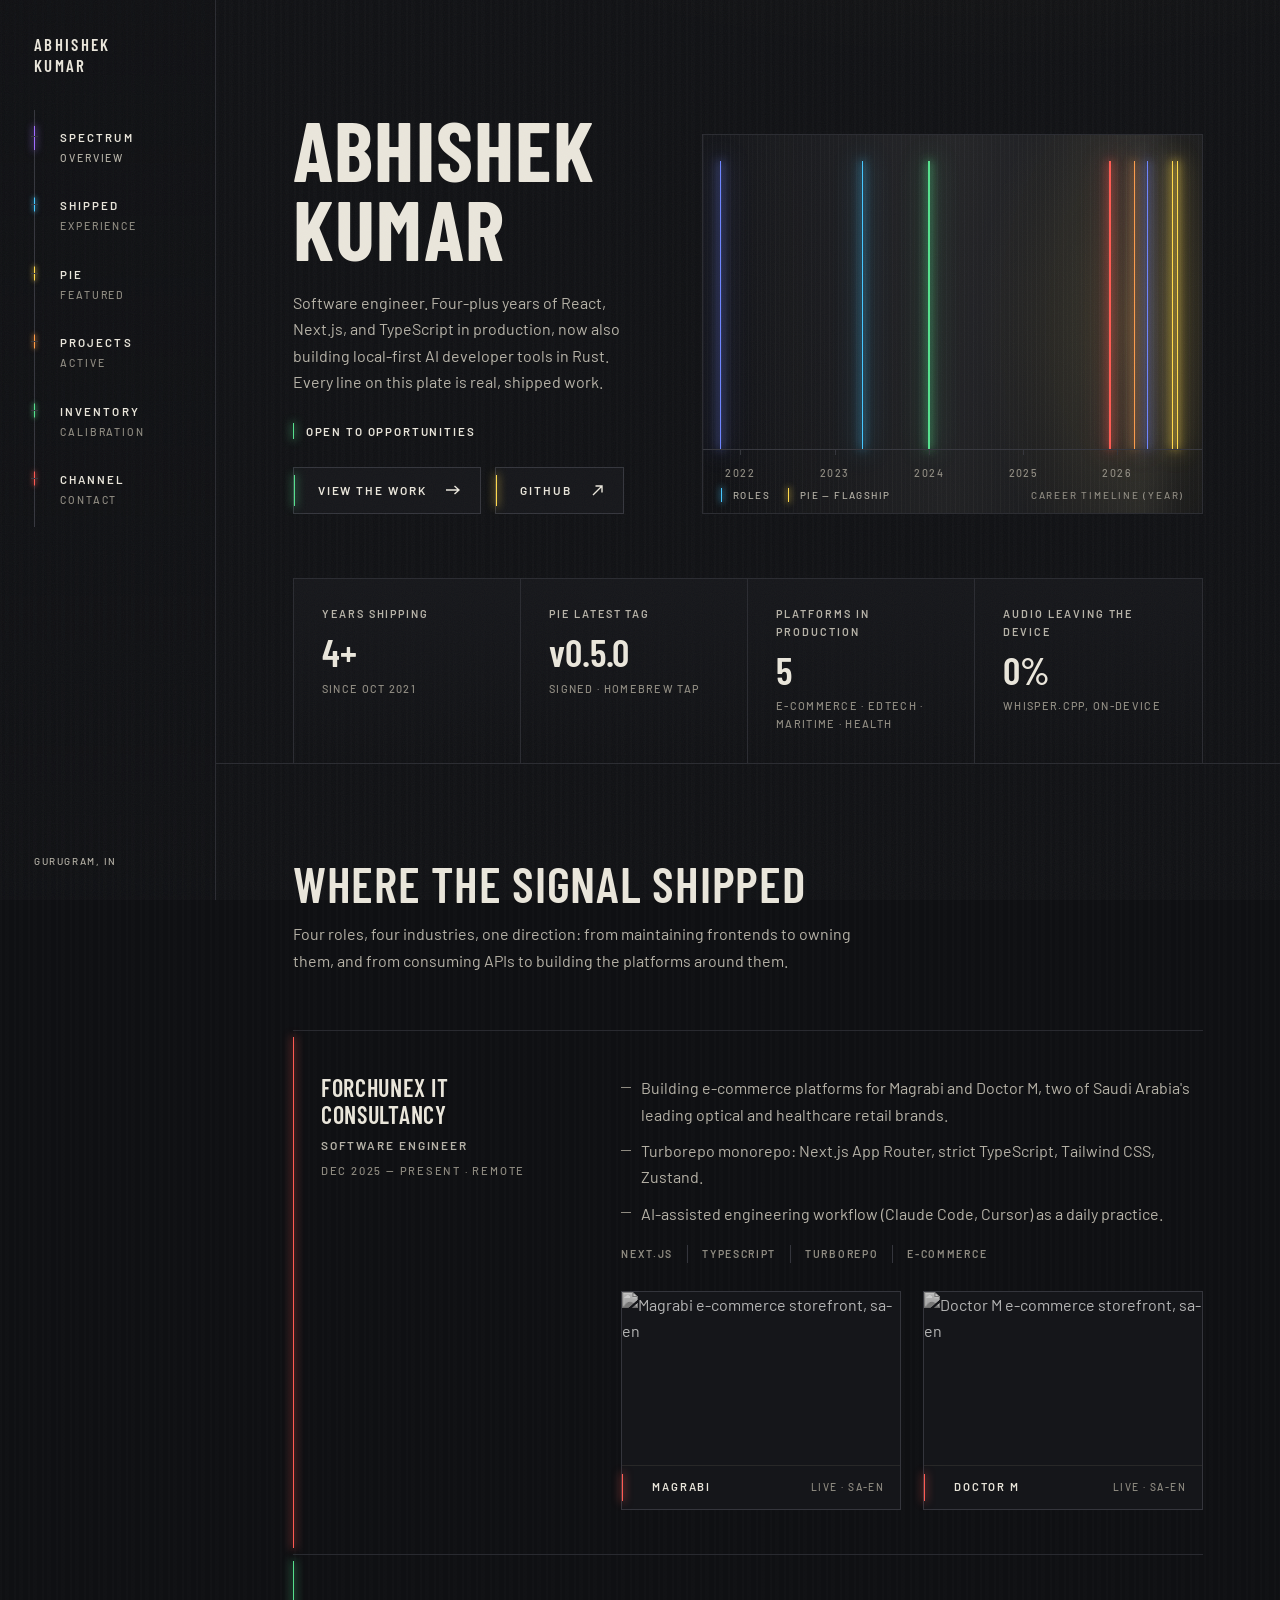
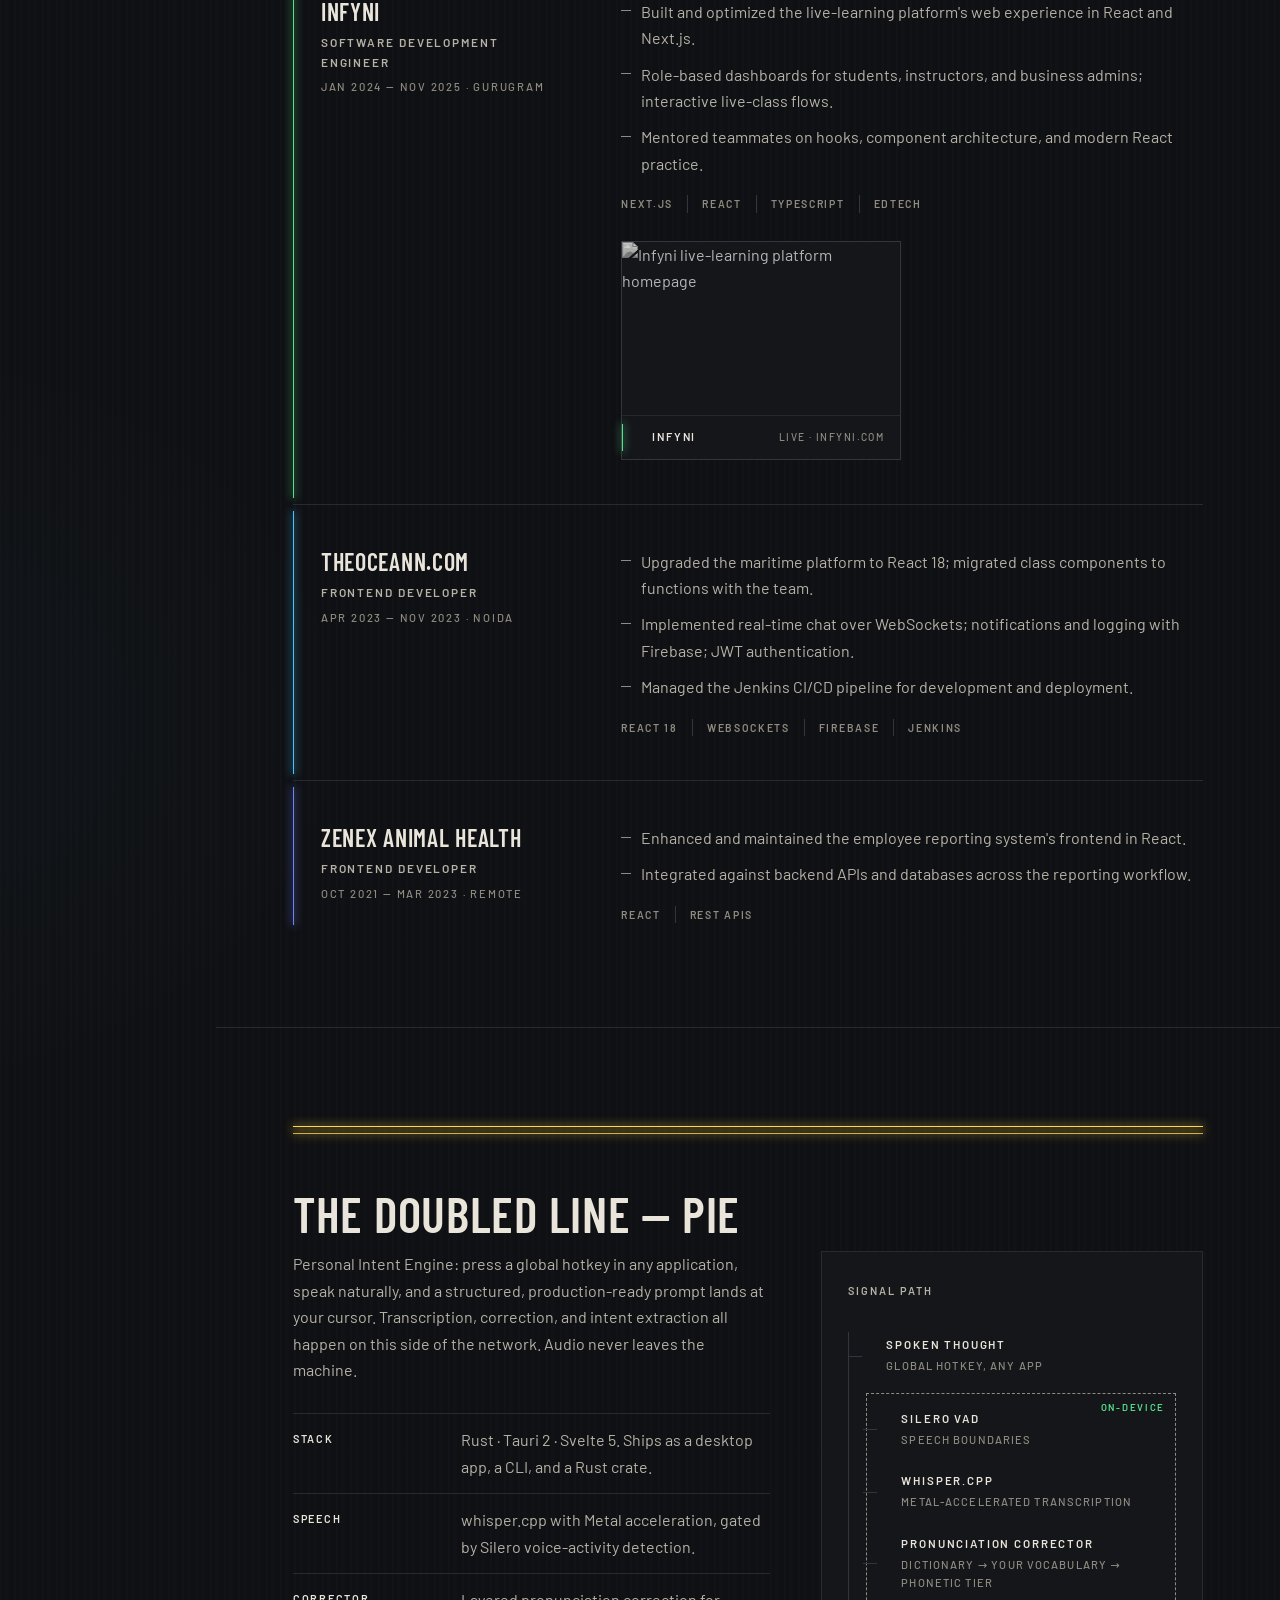
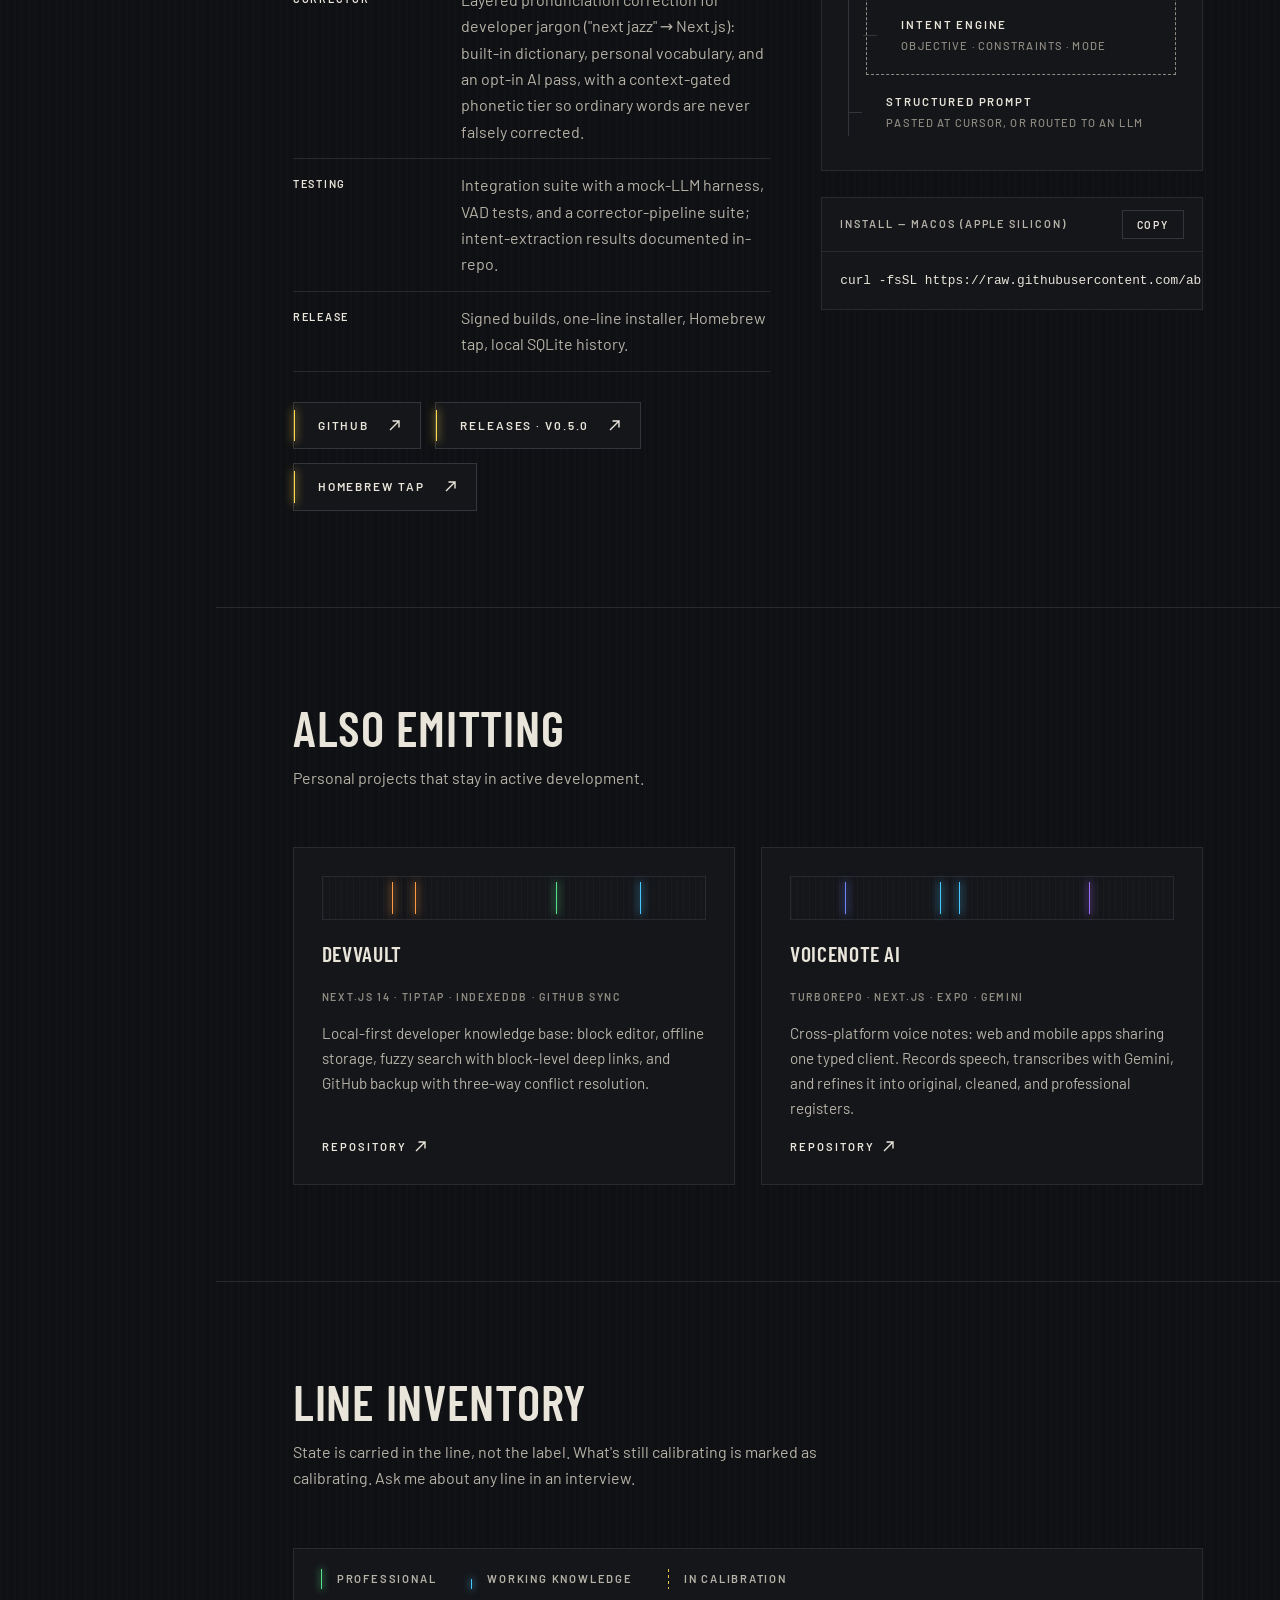
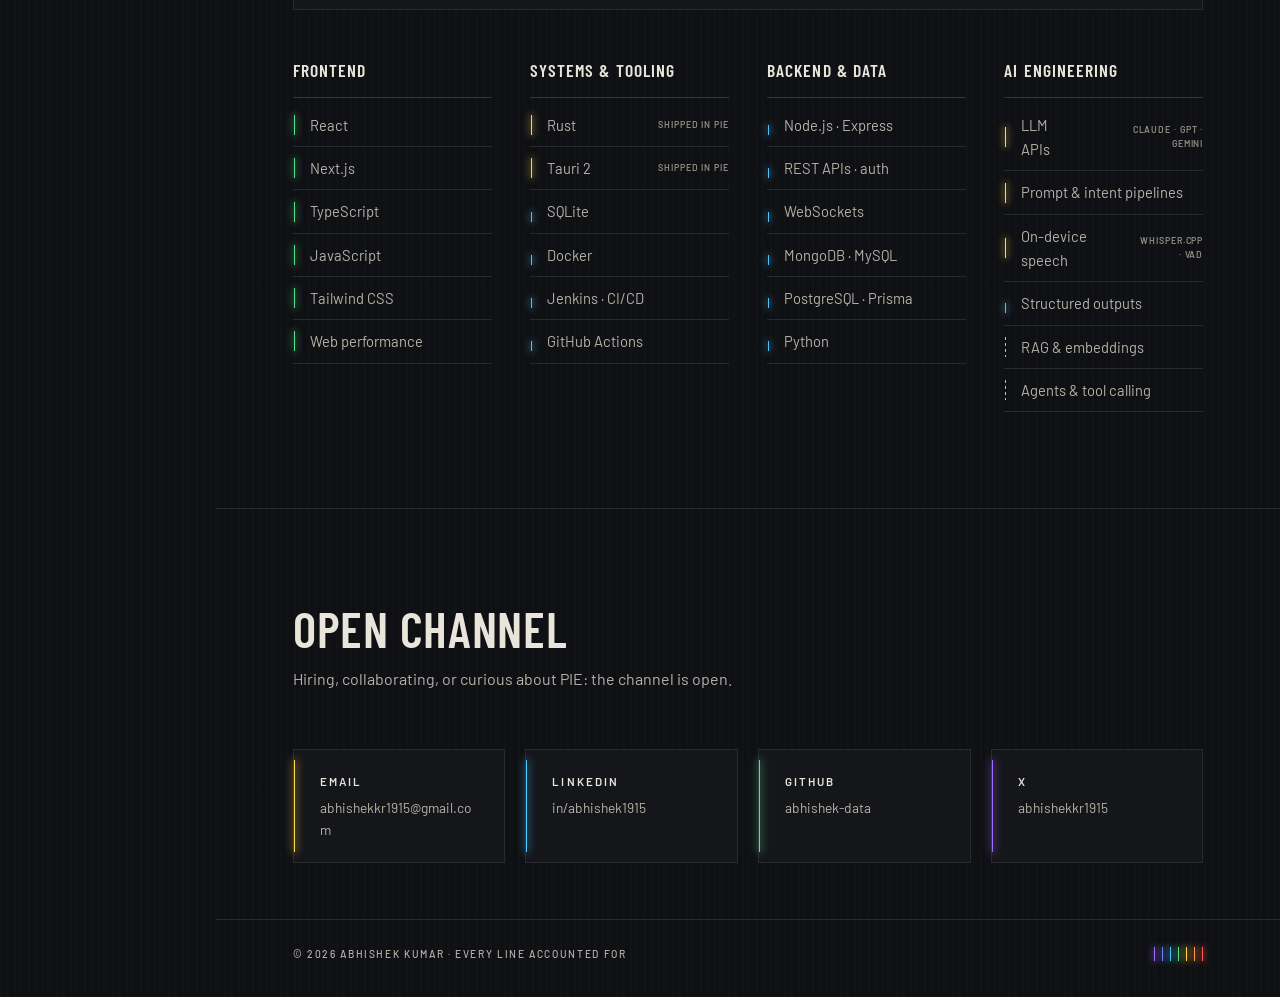
==== index.html @ ce2f5da0 "Redesign: emission-line rail — career as a spectrum plate, PIE as the doubled sodium line, client wo" ====
<!DOCTYPE html>
<html lang="en">
<head>
<meta charset="UTF-8">
<meta name="viewport" content="width=device-width, initial-scale=1.0">
<title>Abhishek Kumar — Software Engineer</title>
<meta name="description" content="Software engineer with 4+ years of React, Next.js & TypeScript in production, building local-first AI developer tools — including PIE, an on-device voice→prompt engine in Rust.">
<link rel="preconnect" href="https://fonts.googleapis.com">
<link rel="preconnect" href="https://fonts.gstatic.com" crossorigin>
<link href="https://fonts.googleapis.com/css2?family=Barlow:wght@400;500;600&family=Barlow+Condensed:wght@500;600;700&display=swap" rel="stylesheet">
<style>
  :root{
    --ground:#0f1013; --plate:#15161a; --plate-2:#191a1f; --hairline:#292a30; --hairline-2:#34353c;
    --ink:#e9e5da; --ink-dim:#b6b2a7; --ink-faint:#8f8b81;
    --nm405:#a06bff; --nm436:#6d84ff; --nm486:#45c6ff; --nm546:#55e08c;
    --nm589:#ffd84a; --nm615:#ff9b45; --nm656:#ff5a52;
    --rail-w:216px;
    --font-b:'Barlow',system-ui,sans-serif;
    --font-c:'Barlow Condensed','Barlow',system-ui,sans-serif;
    --ease-settle:cubic-bezier(.22,1.22,.36,1);
  }
  *{margin:0;padding:0;box-sizing:border-box}
  html{scroll-behavior:smooth}
  @media (prefers-reduced-motion:reduce){ html{scroll-behavior:auto} *,*::before,*::after{transition:none!important;animation:none!important} }
  body{
    font-family:var(--font-b); background:var(--ground); color:var(--ink);
    font-size:16px; line-height:1.65; -webkit-font-smoothing:antialiased;
    background-image:
      radial-gradient(1200px 600px at 78% -5%, rgba(255,216,74,.045), transparent 60%),
      radial-gradient(900px 700px at -10% 40%, rgba(69,198,255,.03), transparent 55%),
      repeating-linear-gradient(90deg, rgba(255,255,255,.012) 0 2px, transparent 2px 5px, rgba(255,255,255,.006) 5px 9px, transparent 9px 14px);
  }
  body::after{
    content:""; position:fixed; inset:0; pointer-events:none; z-index:60; opacity:.05; mix-blend-mode:screen;
    background-image:url("data:image/svg+xml,%3Csvg xmlns='http://www.w3.org/2000/svg' width='240' height='240'%3E%3Cfilter id='n'%3E%3CfeTurbulence type='fractalNoise' baseFrequency='0.9' numOctaves='2' stitchTiles='stitch'/%3E%3C/filter%3E%3Crect width='240' height='240' filter='url(%23n)' opacity='0.8'/%3E%3C/svg%3E");
  }
  ::selection{background:rgba(255,216,74,.25);color:var(--ink)}
  a{color:var(--ink);text-decoration:none}
  :focus-visible{outline:1px dashed var(--ink-dim);outline-offset:4px}
  .skip{position:absolute;left:-9999px;top:0;background:var(--plate-2);padding:8px 16px;z-index:100}
  .skip:focus{left:8px;top:8px}

  /* ---------- shared vocabulary ---------- */
  .caps{font-family:var(--font-b);font-weight:600;font-size:.72rem;letter-spacing:.16em;text-transform:uppercase}
  .caps-dim{font-family:var(--font-b);font-weight:500;font-size:.72rem;letter-spacing:.16em;text-transform:uppercase;color:var(--ink-dim)}
  h1,h2{font-family:var(--font-c);font-weight:600;text-transform:uppercase;line-height:.95;letter-spacing:.015em;text-wrap:balance}
  h2{font-size:clamp(2rem,4vw,3.1rem);margin-bottom:14px}
  .measure{max-width:62ch;color:var(--ink-dim)}
  .arrow{display:inline-block;vertical-align:-1px;margin-left:8px}
  .arrow svg{display:block}

  /* emission hairline: 1px line + soft glow */
  .eline{position:relative}
  .eline::before{
    content:"";position:absolute;left:0;top:6px;bottom:6px;width:1px;background:var(--c,var(--ink));
    box-shadow:0 0 8px 1px color-mix(in srgb,var(--c,var(--ink)) 55%, transparent);
  }

  /* button plates */
  .btn{
    display:inline-flex;align-items:center;gap:12px;position:relative;
    padding:13px 20px 13px 24px;border:1px solid var(--hairline-2);background:var(--plate);
    font-weight:600;font-size:.74rem;letter-spacing:.16em;text-transform:uppercase;color:var(--ink);
    transition:border-color .18s ease, background .18s ease;
  }
  .btn::before{content:"";position:absolute;left:0;top:7px;bottom:7px;width:1px;background:var(--c,var(--ink));box-shadow:0 0 9px 1px color-mix(in srgb,var(--c,var(--ink)) 60%, transparent)}
  .btn:hover{border-style:dashed;border-color:var(--ink-faint);background:var(--plate-2)}

  /* ---------- page rail ---------- */
  .rail{
    position:fixed;left:0;top:0;bottom:0;width:var(--rail-w);z-index:40;
    padding:34px 0 28px 34px;display:flex;flex-direction:column;
    border-right:1px solid var(--hairline);
    background:linear-gradient(180deg,rgba(15,16,19,.6),rgba(15,16,19,.2));
  }
  .rail .brand{font-family:var(--font-c);font-weight:600;font-size:1.05rem;letter-spacing:.14em;line-height:1.25;text-transform:uppercase}
  .rail nav{margin-top:52px;display:flex;flex-direction:column;gap:30px;position:relative}
  .rail nav::before{content:"";position:absolute;left:0;top:-18px;bottom:-18px;width:1px;background:var(--hairline-2)}
  .rail nav a{display:block;position:relative;padding-left:26px;color:var(--ink-dim);transition:color .18s ease}
  .rail nav a .t1{display:block;font-weight:600;font-size:.72rem;letter-spacing:.18em;text-transform:uppercase;color:var(--ink)}
  .rail nav a .t2{display:block;font-weight:500;font-size:.66rem;letter-spacing:.18em;text-transform:uppercase;color:var(--ink-faint);margin-top:2px}
  .rail nav a::before{content:"";position:absolute;left:0;top:-2px;height:24px;width:1px;background:var(--c);box-shadow:0 0 7px 1px color-mix(in srgb,var(--c) 55%, transparent);transform:scaleY(.58);transform-origin:50% 35%;transition:transform .25s var(--ease-settle)}
  .rail nav a::after{content:"";position:absolute;left:-3px;top:8px;width:7px;height:1px;background:var(--hairline-2)}
  .rail nav a[aria-current]{color:var(--ink)}
  .rail nav a[aria-current]::before{transform:scaleY(1)}
  .rail nav a[aria-current] .t2{color:var(--ink-dim)}
  .rail .foot{margin-top:auto;padding-right:26px}
  .rail .foot .caps-dim{font-size:.62rem}

  /* mobile top bar */
  .topbar{display:none}

  main{margin-left:var(--rail-w)}
  section{padding:96px clamp(28px,6vw,88px);border-bottom:1px solid var(--hairline);position:relative}

  /* ---------- hero ---------- */
  #spectrum{padding-top:110px;padding-bottom:0}
  .hero-grid{display:grid;grid-template-columns:minmax(340px,5fr) 7fr;gap:clamp(32px,4vw,72px);align-items:end}
  h1{font-size:clamp(3.2rem,6.5vw,6rem);font-weight:700}
  .hero-copy p{margin-top:22px}
  .status{display:flex;align-items:center;gap:12px;margin-top:26px}
  .status .dotline{width:1px;height:16px;background:var(--nm546);box-shadow:0 0 8px 1px rgba(85,224,140,.6)}
  .hero-ctas{display:flex;flex-wrap:wrap;gap:14px;margin-top:26px}

  /* spectrum plate */
  .plate-spectrum{position:relative;border:1px solid var(--hairline);background:
      linear-gradient(180deg,#131418,#101115 70%,#0e0f12);
      min-height:380px;overflow:hidden}
  .plate-spectrum .bloom{position:absolute;inset:0;background:
      radial-gradient(220px 100% at var(--bloom-x,86%) 50%, rgba(255,216,74,.10), transparent 70%),
      linear-gradient(90deg, transparent 2%, rgba(232,228,218,.035) 24%, rgba(232,228,218,.075) 48%, rgba(232,228,218,.05) 68%, rgba(232,228,218,.09) 88%, rgba(232,228,218,.02) 98%),
      repeating-linear-gradient(90deg, rgba(255,255,255,.03) 0 1px, transparent 1px 4px, rgba(255,255,255,.015) 4px 5px, transparent 5px 9px);}
  .spec-lines{position:absolute;left:0;right:0;top:26px;bottom:64px}
  .sline{position:absolute;top:0;bottom:0;left:calc(var(--x)*1%);width:14px;margin-left:-7px;display:block}
  .sline i{position:absolute;left:50%;top:0;bottom:0;width:var(--w,1px);margin-left:calc(var(--w,1px)/-2);background:var(--c);
    box-shadow:0 0 10px 1px color-mix(in srgb,var(--c) 70%, transparent), 0 0 26px 4px color-mix(in srgb,var(--c) 22%, transparent);
    transform-origin:50% 100%}
  .sline.pair i:nth-child(2){transform:translateX(5px)}
  .sline .tip{position:absolute;left:50%;bottom:calc(100% + 2px);transform:translateX(-50%);white-space:nowrap;
    background:var(--plate-2);border:1px solid var(--hairline-2);padding:5px 10px;font-size:.66rem;font-weight:600;
    letter-spacing:.14em;text-transform:uppercase;color:var(--ink);opacity:0;pointer-events:none;transition:opacity .15s ease;z-index:5}
  .sline:hover .tip,.sline:focus-visible .tip{opacity:1}
  .sline:hover i{box-shadow:0 0 12px 2px color-mix(in srgb,var(--c) 85%, transparent), 0 0 34px 7px color-mix(in srgb,var(--c) 30%, transparent)}
  .spec-axis{position:absolute;left:0;right:0;bottom:0;height:64px;border-top:1px solid var(--hairline-2)}
  .spec-axis .yr{position:absolute;left:calc(var(--x)*1%);transform:translateX(-50%);top:14px;font-size:.66rem;font-weight:500;letter-spacing:.14em;color:var(--ink-faint)}
  .spec-axis .yr::before{content:"";position:absolute;top:-15px;left:50%;width:1px;height:6px;background:var(--hairline-2)}
  .spec-caption{position:absolute;right:18px;bottom:10px;font-size:.62rem;letter-spacing:.18em;text-transform:uppercase;color:var(--ink-faint);font-weight:500}
  .spec-key{position:absolute;left:18px;bottom:10px;display:flex;gap:18px}
  .spec-key span{font-size:.62rem;letter-spacing:.14em;text-transform:uppercase;color:var(--ink-dim);font-weight:500;position:relative;padding-left:12px}
  .spec-key span::before{content:"";position:absolute;left:0;top:1px;bottom:1px;width:1px;background:var(--c);box-shadow:0 0 6px 1px color-mix(in srgb,var(--c) 55%, transparent)}

  /* settle animation */
  .willsettle .sline i{transform:scaleY(.15);opacity:0}
  .settled .sline i{transform:scaleY(1);opacity:1;transition:transform .9s var(--ease-settle) calc(var(--i,0)*90ms),opacity .5s ease calc(var(--i,0)*90ms)}
  .settled .sline.pair i:nth-child(2){transform:translateX(5px) scaleY(1)}

  /* stat plates */
  .stats{display:grid;grid-template-columns:repeat(4,1fr);border:1px solid var(--hairline);border-bottom:none;margin-top:64px}
  .stat{padding:26px 28px 30px;border-right:1px solid var(--hairline);background:linear-gradient(180deg,var(--plate),transparent)}
  .stat:last-child{border-right:none}
  .stat .k{font-size:.68rem;font-weight:600;letter-spacing:.18em;text-transform:uppercase;color:var(--ink-dim)}
  .stat .v{font-family:var(--font-c);font-weight:600;font-size:clamp(1.9rem,3vw,2.6rem);margin-top:10px;line-height:1}
  .stat .s{font-size:.68rem;letter-spacing:.12em;text-transform:uppercase;color:var(--ink-faint);margin-top:8px;font-weight:500}

  /* ---------- work ---------- */
  .lede{max-width:62ch;color:var(--ink-dim);margin-bottom:56px}
  .job{display:grid;grid-template-columns:minmax(240px,3fr) 7fr;gap:clamp(24px,4vw,64px);padding:44px 0 44px 28px;border-top:1px solid var(--hairline)}
  .job:last-of-type{padding-bottom:8px}
  .job-head .co{font-family:var(--font-c);font-weight:600;font-size:1.5rem;text-transform:uppercase;letter-spacing:.03em;line-height:1.1}
  .job-head .role{margin-top:8px;color:var(--ink-dim);font-size:.74rem;font-weight:600;letter-spacing:.16em;text-transform:uppercase}
  .job-head .dates{margin-top:6px;color:var(--ink-faint);font-size:.7rem;font-weight:500;letter-spacing:.16em;text-transform:uppercase}
  .job-body ul{list-style:none;color:var(--ink-dim)}
  .job-body li{position:relative;padding-left:20px;margin-bottom:10px}
  .job-body li::before{content:"";position:absolute;left:0;top:.72em;width:10px;height:1px;background:var(--ink-faint)}
  .tags{display:flex;flex-wrap:wrap;gap:0;margin-top:18px}
  .tags span{font-size:.66rem;font-weight:600;letter-spacing:.16em;text-transform:uppercase;color:var(--ink-faint);padding:0 14px;border-left:1px solid var(--hairline-2)}
  .tags span:first-child{padding-left:0;border-left:none}
  .mats{display:grid;grid-template-columns:1fr 1fr;gap:22px;margin-top:28px}
  .mat{border:1px solid var(--hairline-2);background:var(--plate);transition:border-color .18s ease}
  .mat img{display:block;width:100%;height:auto;filter:grayscale(1) contrast(.92) brightness(.82);transition:filter .35s ease;border-bottom:1px solid var(--hairline)}
  .mat:hover img{filter:grayscale(0) contrast(1) brightness(.96)}
  .mat:hover{border-style:dashed;border-color:var(--ink-faint)}
  .mat .cap{display:flex;justify-content:space-between;align-items:center;padding:12px 16px;position:relative}
  .mat .cap::before{content:"";position:absolute;left:0;top:8px;bottom:8px;width:1px;background:var(--c);box-shadow:0 0 8px 1px color-mix(in srgb,var(--c) 55%, transparent)}
  .mat .cap b{font-weight:600;font-size:.7rem;letter-spacing:.16em;text-transform:uppercase;padding-left:14px}
  .mat .cap span{font-size:.64rem;letter-spacing:.14em;text-transform:uppercase;color:var(--ink-faint);font-weight:500}
  .mat.single{max-width:640px}

  /* ---------- PIE ---------- */
  #pie .doublet{height:12px;position:relative;margin-bottom:54px}
  #pie .doublet::before,#pie .doublet::after{content:"";position:absolute;left:0;right:0;height:1px;background:var(--nm589);box-shadow:0 0 10px 1px rgba(255,216,74,.55)}
  #pie .doublet::before{top:2px}
  #pie .doublet::after{top:9px;opacity:.8}
  .pie-grid{display:grid;grid-template-columns:5fr 4fr;gap:clamp(32px,4vw,80px);align-items:start}
  .pie-grid>div{min-width:0}
  .pie-facts{list-style:none;margin-top:30px;border-top:1px solid var(--hairline)}
  .pie-facts li{display:grid;grid-template-columns:150px 1fr;gap:18px;padding:13px 0;border-bottom:1px solid var(--hairline);color:var(--ink-dim)}
  .pie-facts b{font-weight:600;font-size:.68rem;letter-spacing:.16em;text-transform:uppercase;color:var(--ink);padding-top:3px}
  .pipeline{border:1px solid var(--hairline);background:var(--plate);padding:30px 26px 26px;position:relative}
  .pipeline .pl-title{font-size:.68rem;font-weight:600;letter-spacing:.18em;text-transform:uppercase;color:var(--ink-dim);margin-bottom:24px}
  .pipe{display:flex;flex-direction:column;gap:0;position:relative;padding-left:18px}
  .pipe::before{content:"";position:absolute;left:0;top:8px;bottom:8px;width:1px;background:var(--hairline-2)}
  .stage{position:relative;padding:11px 0 11px 20px}
  .stage::before{content:"";position:absolute;left:-18px;top:50%;width:14px;height:1px;background:var(--hairline-2)}
  .stage b{display:block;font-weight:600;font-size:.72rem;letter-spacing:.16em;text-transform:uppercase}
  .stage span{display:block;font-size:.7rem;letter-spacing:.1em;text-transform:uppercase;color:var(--ink-faint);font-weight:500;margin-top:3px}
  .ondevice{border:1px dashed var(--ink-faint);margin:6px 0;padding:4px 14px 8px;position:relative}
  .ondevice>i{position:absolute;right:10px;top:6px;font-style:normal;font-size:.6rem;font-weight:600;letter-spacing:.18em;text-transform:uppercase;color:var(--nm546)}
  .install{margin-top:26px;border:1px solid var(--hairline);background:var(--plate)}
  .install .head{display:flex;justify-content:space-between;align-items:center;padding:12px 18px;border-bottom:1px solid var(--hairline)}
  .install .head b{font-size:.68rem;font-weight:600;letter-spacing:.18em;text-transform:uppercase;color:var(--ink-dim)}
  .install button{font-family:var(--font-b);font-weight:600;font-size:.66rem;letter-spacing:.18em;text-transform:uppercase;color:var(--ink);
    background:none;border:1px solid var(--hairline-2);padding:7px 14px;cursor:pointer;transition:border-color .15s ease}
  .install button:hover{border-style:dashed;border-color:var(--ink-dim)}
  .install code{display:block;padding:18px;font-family:ui-monospace,'SF Mono',Menlo,monospace;font-size:.8rem;color:var(--ink);overflow-x:auto;white-space:pre}
  .pie-links{display:flex;flex-wrap:wrap;gap:14px;margin-top:30px}

  /* ---------- projects ---------- */
  .proj-grid{display:grid;grid-template-columns:1fr 1fr;gap:26px;margin-top:48px}
  .proj{border:1px solid var(--hairline);background:var(--plate);padding:28px;display:flex;flex-direction:column;gap:16px;transition:border-color .18s ease;position:relative}
  .proj:hover{border-style:dashed;border-color:var(--ink-faint)}
  .proj .strip{height:44px;position:relative;background:repeating-linear-gradient(90deg, rgba(255,255,255,.02) 0 1px, transparent 1px 6px);border:1px solid var(--hairline)}
  .proj .strip i{position:absolute;top:5px;bottom:5px;width:1px;left:calc(var(--x)*1%);background:var(--c);box-shadow:0 0 8px 1px color-mix(in srgb,var(--c) 60%, transparent)}
  .proj h3{font-family:var(--font-c);font-weight:600;font-size:1.35rem;text-transform:uppercase;letter-spacing:.03em}
  .proj .meta{font-size:.66rem;font-weight:600;letter-spacing:.16em;text-transform:uppercase;color:var(--ink-faint)}
  .proj p{color:var(--ink-dim);font-size:.95rem}
  .proj .go{margin-top:auto;font-size:.7rem;font-weight:600;letter-spacing:.18em;text-transform:uppercase}

  /* ---------- skills ---------- */
  .legend{display:flex;flex-wrap:wrap;gap:34px;margin:38px 0 46px;padding:20px 26px;border:1px solid var(--hairline);background:var(--plate)}
  .legend div{display:flex;align-items:center;gap:14px;font-size:.7rem;font-weight:600;letter-spacing:.16em;text-transform:uppercase;color:var(--ink-dim)}
  .spec-mark{width:3px;height:20px;position:relative;flex:none}
  .spec-mark::before{content:"";position:absolute;left:1px;width:1px;background:var(--mc,var(--ink));box-shadow:0 0 7px 1px color-mix(in srgb,var(--mc,var(--ink)) 50%, transparent)}
  .spec-mark.full::before{top:0;bottom:0}
  .spec-mark.half::before{top:50%;bottom:0}
  .spec-mark.dash::before{top:0;bottom:0;background:repeating-linear-gradient(180deg,var(--mc,var(--ink)) 0 3px,transparent 3px 6px);box-shadow:none;opacity:.9}
  .skill-cols{display:grid;grid-template-columns:repeat(4,1fr);gap:clamp(24px,3vw,52px)}
  .skill-col h3{font-family:var(--font-c);font-weight:600;font-size:1.1rem;letter-spacing:.06em;text-transform:uppercase;padding-bottom:12px;border-bottom:1px solid var(--hairline-2);margin-bottom:6px}
  .skill-col ul{list-style:none}
  .skill-col li{display:flex;align-items:center;gap:14px;padding:9px 0;border-bottom:1px solid var(--hairline);color:var(--ink-dim);font-size:.92rem}
  .skill-col li small{margin-left:auto;padding-left:12px;font-size:.56rem;font-weight:600;letter-spacing:.1em;text-transform:uppercase;color:var(--ink-faint);text-align:right;line-height:1.6;flex:0 1 auto}

  /* ---------- contact ---------- */
  #contact{border-bottom:none;padding-bottom:56px}
  .chan-grid{display:grid;grid-template-columns:repeat(4,1fr);gap:20px;margin-top:44px}
  .chan{border:1px solid var(--hairline);background:var(--plate);padding:22px 22px 20px 26px;position:relative;transition:border-color .18s ease}
  .chan::before{content:"";position:absolute;left:0;top:10px;bottom:10px;width:1px;background:var(--c);box-shadow:0 0 9px 1px color-mix(in srgb,var(--c) 60%, transparent)}
  .chan:hover{border-style:dashed;border-color:var(--ink-faint)}
  .chan b{display:block;font-weight:600;font-size:.72rem;letter-spacing:.18em;text-transform:uppercase}
  .chan span{display:block;margin-top:6px;color:var(--ink-dim);font-size:.86rem;word-break:break-all}
  footer{margin-left:var(--rail-w);padding:26px clamp(28px,6vw,88px) 34px;border-top:1px solid var(--hairline);display:flex;justify-content:space-between;align-items:center;gap:20px;flex-wrap:wrap}
  footer .caps-dim{font-size:.64rem}
  .ministrip{display:flex;gap:7px;height:14px;align-items:stretch}
  .ministrip i{width:1px;background:var(--c);box-shadow:0 0 6px 1px color-mix(in srgb,var(--c) 55%, transparent)}

  /* ---------- responsive ---------- */
  @media (max-width:1140px){
    .rail{display:none}
    main,footer{margin-left:0}
    .topbar{display:flex;position:sticky;top:0;z-index:50;justify-content:space-between;align-items:center;
      padding:14px clamp(20px,5vw,40px);border-bottom:1px solid var(--hairline);
      background:color-mix(in srgb, var(--ground) 88%, transparent);backdrop-filter:blur(8px)}
    .topbar .brand{font-family:var(--font-c);font-weight:600;letter-spacing:.14em;text-transform:uppercase;font-size:1rem}
    .topbar nav{display:flex;gap:18px}
    .topbar nav a{font-size:.64rem;font-weight:600;letter-spacing:.16em;text-transform:uppercase;color:var(--ink-dim)}
    .topbar nav a:hover{color:var(--ink)}
    .hero-grid{grid-template-columns:1fr}
    .stats{grid-template-columns:1fr 1fr}
    .stat:nth-child(2){border-right:none}
    .stat:nth-child(1),.stat:nth-child(2){border-bottom:1px solid var(--hairline)}
    .job{grid-template-columns:1fr;gap:20px}
    .pie-grid{grid-template-columns:1fr}
    .proj-grid{grid-template-columns:1fr}
    .skill-cols{grid-template-columns:1fr 1fr}
    .chan-grid{grid-template-columns:1fr 1fr}
  }
  @media (max-width:620px){
    section{padding:64px 20px}
    .topbar nav a:nth-child(n+4){display:none}
    .mats{grid-template-columns:1fr}
    .skill-cols{grid-template-columns:1fr}
    .chan-grid{grid-template-columns:1fr}
    .plate-spectrum{min-height:300px}
    .pie-facts li{grid-template-columns:1fr;gap:4px}
    .spec-key{display:none}
  }
</style>
</head>
<body>
<!--
THESIS: A career told as a spectrogram plate — every claim a measured emission line on one
calibrated rail; refuses the dark-hero-plus-project-cards portfolio default.
OWN-WORLD: charcoal continuum ground with grain and faint banding; bone Barlow/Barlow Condensed
caps ranked by tracking and ink; colour only as seven glowing 1px emission lines
(405/436/486/546/589/615/656nm); dashed borders mark active state; images matted grayscale in graphite.
STORY: a recruiter reads "4+ years shipped, frontend to Rust/AI, honest about what's still
calibrating" and opens PIE or makes contact.
FIRST VIEWPORT: name in condensed bone caps left; right, the career spectrum plate — lines
settling onto a 2021–2026 axis, PIE as the doubled sodium line; status + two actions beneath the copy.
FORM: emission-line rail (operate-c-emission-line-rail), chosen from dealt challengers over
grounded candidate 3; seed key 74d7fe19.
FINISH: unreviewed and undocumented is unfinished; this build ends with the finish review,
the verdict, and DESIGN.md.
-->
<a class="skip" href="#spectrum">Skip to content</a>

<header class="topbar">
  <a class="brand" href="#spectrum">Abhishek Kumar</a>
  <nav aria-label="Sections">
    <a href="#work">Work</a>
    <a href="#pie">PIE</a>
    <a href="#skills">Skills</a>
    <a href="#contact">Contact</a>
  </nav>
</header>

<aside class="rail" aria-label="Section rail">
  <a class="brand" href="#spectrum">Abhishek<br>Kumar</a>
  <nav aria-label="Sections">
    <a href="#spectrum" style="--c:var(--nm405)"><span class="t1">Spectrum</span><span class="t2">Overview</span></a>
    <a href="#work" style="--c:var(--nm486)"><span class="t1">Shipped</span><span class="t2">Experience</span></a>
    <a href="#pie" style="--c:var(--nm589)"><span class="t1">PIE</span><span class="t2">Featured</span></a>
    <a href="#projects" style="--c:var(--nm615)"><span class="t1">Projects</span><span class="t2">Active</span></a>
    <a href="#skills" style="--c:var(--nm546)"><span class="t1">Inventory</span><span class="t2">Calibration</span></a>
    <a href="#contact" style="--c:var(--nm656)"><span class="t1">Channel</span><span class="t2">Contact</span></a>
  </nav>
  <div class="foot"><span class="caps-dim">Gurugram, IN</span></div>
</aside>

<main id="main">

<section id="spectrum">
  <div class="hero-grid">
    <div class="hero-copy">
      <h1>Abhishek Kumar</h1>
      <p class="measure">Software engineer. Four-plus years of React, Next.js, and TypeScript in
      production, now also building local-first AI developer tools in Rust. Every line on this
      plate is real, shipped work.</p>
      <div class="status"><span class="dotline" aria-hidden="true"></span><span class="caps">Open to opportunities</span></div>
      <div class="hero-ctas">
        <a class="btn" style="--c:var(--nm546)" href="#work">View the work<span class="arrow"><svg width="14" height="10" viewBox="0 0 14 10" fill="none" stroke="currentColor" stroke-width="1.4"><path d="M0 5h12M8.5 1 13 5l-4.5 4"/></svg></span></a>
        <a class="btn" style="--c:var(--nm589)" href="https://github.com/abhishek-data" target="_blank" rel="noopener">GitHub<span class="arrow"><svg width="11" height="11" viewBox="0 0 11 11" fill="none" stroke="currentColor" stroke-width="1.4"><path d="M1 10 10 1M3.5 1H10v6.5"/></svg></span></a>
      </div>
    </div>
    <figure class="plate-spectrum willsettle" id="specplate" aria-label="Career timeline drawn as a spectrum: each line is a role or project between 2021 and 2026">
      <div class="bloom" aria-hidden="true"></div>
      <div class="spec-lines">
        <a class="sline" style="--x:3.6;--c:var(--nm436);--i:0" href="#job-zenex"><i></i><span class="tip">Zenex · Frontend · 2021—23</span></a>
        <a class="sline" style="--x:31.9;--c:var(--nm486);--i:1" href="#job-ocean"><i></i><span class="tip">theoceann · Frontend · 2023</span></a>
        <a class="sline" style="--x:45.3;--c:var(--nm546);--i:2;--w:1.5px" href="#job-infyni"><i></i><span class="tip">Infyni · SDE · 2024—25</span></a>
        <a class="sline" style="--x:81.5;--c:var(--nm656);--i:3;--w:1.5px" href="#job-forchunex"><i></i><span class="tip">Forchunex · Magrabi / Doctor M · now</span></a>
        <a class="sline" style="--x:86.5;--c:var(--nm615);--i:4" href="#projects"><i></i><span class="tip">DevVault · 2026</span></a>
        <a class="sline" style="--x:89;--c:var(--nm436);--i:5" href="#projects"><i></i><span class="tip">VoiceNote AI · 2026</span></a>
        <a class="sline pair" style="--x:94;--c:var(--nm589);--i:6;--w:1.5px" href="#pie"><i></i><i></i><span class="tip">PIE · v0.5.0 · the doubled line</span></a>
      </div>
      <div class="spec-axis" aria-hidden="true">
        <span class="yr" style="--x:7.5">2022</span><span class="yr" style="--x:26.4">2023</span><span class="yr" style="--x:45.3">2024</span><span class="yr" style="--x:64.2">2025</span><span class="yr" style="--x:83">2026</span>
      </div>
      <div class="spec-key" aria-hidden="true">
        <span style="--c:var(--nm486)">Roles</span>
        <span style="--c:var(--nm589)">PIE — flagship</span>
      </div>
      <figcaption class="spec-caption">Career timeline (year)</figcaption>
    </figure>
  </div>

  <div class="stats">
    <div class="stat"><div class="k">Years shipping</div><div class="v">4+</div><div class="s">since Oct 2021</div></div>
    <div class="stat"><div class="k">PIE latest tag</div><div class="v">v0.5.0</div><div class="s">signed · Homebrew tap</div></div>
    <div class="stat"><div class="k">Platforms in production</div><div class="v">5</div><div class="s">e-commerce · edtech · maritime · health</div></div>
    <div class="stat"><div class="k">Audio leaving the device</div><div class="v">0%</div><div class="s">whisper.cpp, on-device</div></div>
  </div>
</section>

<section id="work">
  <h2>Where the signal shipped</h2>
  <p class="lede">Four roles, four industries, one direction: from maintaining frontends to
  owning them, and from consuming APIs to building the platforms around them.</p>

  <article class="job eline" id="job-forchunex" style="--c:var(--nm656)">
    <div class="job-head">
      <div class="co">Forchunex IT Consultancy</div>
      <div class="role">Software Engineer</div>
      <div class="dates">Dec 2025 — present · remote</div>
    </div>
    <div class="job-body">
      <ul>
        <li>Building e-commerce platforms for Magrabi and Doctor M, two of Saudi Arabia's leading optical and healthcare retail brands.</li>
        <li>Turborepo monorepo: Next.js App Router, strict TypeScript, Tailwind CSS, Zustand.</li>
        <li>AI-assisted engineering workflow (Claude Code, Cursor) as a daily practice.</li>
      </ul>
      <div class="tags"><span>Next.js</span><span>TypeScript</span><span>Turborepo</span><span>E-commerce</span></div>
      <div class="mats">
        <a class="mat" style="--c:var(--nm656)" href="https://www.magrabi.com/sa-en/" target="_blank" rel="noopener">
          <img src="assets/magrabi.jpg" alt="Magrabi e-commerce storefront, sa-en" loading="lazy" width="1400" height="875">
          <span class="cap"><b>Magrabi</b><span>Live · sa-en</span></span>
        </a>
        <a class="mat" style="--c:var(--nm656)" href="https://www.doctor-m.com/sa-en/" target="_blank" rel="noopener">
          <img src="assets/doctorm.jpg" alt="Doctor M e-commerce storefront, sa-en" loading="lazy" width="1400" height="875">
          <span class="cap"><b>Doctor M</b><span>Live · sa-en</span></span>
        </a>
      </div>
    </div>
  </article>

  <article class="job eline" id="job-infyni" style="--c:var(--nm546)">
    <div class="job-head">
      <div class="co">Infyni</div>
      <div class="role">Software Development Engineer</div>
      <div class="dates">Jan 2024 — Nov 2025 · Gurugram</div>
    </div>
    <div class="job-body">
      <ul>
        <li>Built and optimized the live-learning platform's web experience in React and Next.js.</li>
        <li>Role-based dashboards for students, instructors, and business admins; interactive live-class flows.</li>
        <li>Mentored teammates on hooks, component architecture, and modern React practice.</li>
      </ul>
      <div class="tags"><span>Next.js</span><span>React</span><span>TypeScript</span><span>EdTech</span></div>
      <div class="mats">
        <a class="mat single" style="--c:var(--nm546)" href="https://www.infyni.com" target="_blank" rel="noopener">
          <img src="assets/infyni.jpg" alt="Infyni live-learning platform homepage" loading="lazy" width="1400" height="875">
          <span class="cap"><b>Infyni</b><span>Live · infyni.com</span></span>
        </a>
      </div>
    </div>
  </article>

  <article class="job eline" id="job-ocean" style="--c:var(--nm486)">
    <div class="job-head">
      <div class="co">theoceann.com</div>
      <div class="role">Frontend Developer</div>
      <div class="dates">Apr 2023 — Nov 2023 · Noida</div>
    </div>
    <div class="job-body">
      <ul>
        <li>Upgraded the maritime platform to React 18; migrated class components to functions with the team.</li>
        <li>Implemented real-time chat over WebSockets; notifications and logging with Firebase; JWT authentication.</li>
        <li>Managed the Jenkins CI/CD pipeline for development and deployment.</li>
      </ul>
      <div class="tags"><span>React 18</span><span>WebSockets</span><span>Firebase</span><span>Jenkins</span></div>
    </div>
  </article>

  <article class="job eline" id="job-zenex" style="--c:var(--nm436)">
    <div class="job-head">
      <div class="co">Zenex Animal Health</div>
      <div class="role">Frontend Developer</div>
      <div class="dates">Oct 2021 — Mar 2023 · remote</div>
    </div>
    <div class="job-body">
      <ul>
        <li>Enhanced and maintained the employee reporting system's frontend in React.</li>
        <li>Integrated against backend APIs and databases across the reporting workflow.</li>
      </ul>
      <div class="tags"><span>React</span><span>REST APIs</span></div>
    </div>
  </article>
</section>

<section id="pie">
  <div class="doublet" aria-hidden="true"></div>
  <h2>The doubled line — PIE</h2>
  <div class="pie-grid">
    <div>
      <p class="measure">Personal Intent Engine: press a global hotkey in any application, speak
      naturally, and a structured, production-ready prompt lands at your cursor. Transcription,
      correction, and intent extraction all happen on this side of the network. Audio never
      leaves the machine.</p>
      <ul class="pie-facts">
        <li><b>Stack</b><span>Rust · Tauri 2 · Svelte 5. Ships as a desktop app, a CLI, and a Rust crate.</span></li>
        <li><b>Speech</b><span>whisper.cpp with Metal acceleration, gated by Silero voice-activity detection.</span></li>
        <li><b>Corrector</b><span>Layered pronunciation correction for developer jargon ("next jazz" → Next.js): built-in dictionary, personal vocabulary, and an opt-in AI pass, with a context-gated phonetic tier so ordinary words are never falsely corrected.</span></li>
        <li><b>Testing</b><span>Integration suite with a mock-LLM harness, VAD tests, and a corrector-pipeline suite; intent-extraction results documented in-repo.</span></li>
        <li><b>Release</b><span>Signed builds, one-line installer, Homebrew tap, local SQLite history.</span></li>
      </ul>
      <div class="pie-links">
        <a class="btn" style="--c:var(--nm589)" href="https://github.com/abhishek-data/personal-intent-engine" target="_blank" rel="noopener">GitHub<span class="arrow"><svg width="11" height="11" viewBox="0 0 11 11" fill="none" stroke="currentColor" stroke-width="1.4"><path d="M1 10 10 1M3.5 1H10v6.5"/></svg></span></a>
        <a class="btn" style="--c:var(--nm589)" href="https://github.com/abhishek-data/personal-intent-engine/releases" target="_blank" rel="noopener">Releases · v0.5.0<span class="arrow"><svg width="11" height="11" viewBox="0 0 11 11" fill="none" stroke="currentColor" stroke-width="1.4"><path d="M1 10 10 1M3.5 1H10v6.5"/></svg></span></a>
        <a class="btn" style="--c:var(--nm589)" href="https://github.com/abhishek-data/homebrew-pie" target="_blank" rel="noopener">Homebrew tap<span class="arrow"><svg width="11" height="11" viewBox="0 0 11 11" fill="none" stroke="currentColor" stroke-width="1.4"><path d="M1 10 10 1M3.5 1H10v6.5"/></svg></span></a>
      </div>
    </div>
    <div>
      <div class="pipeline">
        <div class="pl-title">Signal path</div>
        <div class="pipe">
          <div class="stage"><b>Spoken thought</b><span>global hotkey, any app</span></div>
          <div class="ondevice"><i>On-device</i>
            <div class="stage"><b>Silero VAD</b><span>speech boundaries</span></div>
            <div class="stage"><b>whisper.cpp</b><span>Metal-accelerated transcription</span></div>
            <div class="stage"><b>Pronunciation corrector</b><span>dictionary → your vocabulary → phonetic tier</span></div>
            <div class="stage"><b>Intent engine</b><span>objective · constraints · mode</span></div>
          </div>
          <div class="stage"><b>Structured prompt</b><span>pasted at cursor, or routed to an LLM</span></div>
        </div>
      </div>
      <div class="install">
        <div class="head"><b>Install — macOS (Apple Silicon)</b><button type="button" id="copybtn" aria-label="Copy install command">Copy</button></div>
        <code id="installcmd">curl -fsSL https://raw.githubusercontent.com/abhishek-data/personal-intent-engine/main/scripts/install.sh | bash</code>
      </div>
    </div>
  </div>
</section>

<section id="projects">
  <h2>Also emitting</h2>
  <p class="lede">Personal projects that stay in active development.</p>
  <div class="proj-grid">
    <a class="proj" href="https://github.com/abhishek-data/Devvault" target="_blank" rel="noopener">
      <span class="strip" aria-hidden="true"><i style="--x:18;--c:var(--nm615)"></i><i style="--x:24;--c:var(--nm615)"></i><i style="--x:61;--c:var(--nm546)"></i><i style="--x:83;--c:var(--nm486)"></i></span>
      <h3>DevVault</h3>
      <span class="meta">Next.js 14 · TipTap · IndexedDB · GitHub sync</span>
      <p>Local-first developer knowledge base: block editor, offline storage, fuzzy search with
      block-level deep links, and GitHub backup with three-way conflict resolution.</p>
      <span class="go">Repository<span class="arrow"><svg width="11" height="11" viewBox="0 0 11 11" fill="none" stroke="currentColor" stroke-width="1.4"><path d="M1 10 10 1M3.5 1H10v6.5"/></svg></span></span>
    </a>
    <a class="proj" href="https://github.com/abhishek-data/voicenote" target="_blank" rel="noopener">
      <span class="strip" aria-hidden="true"><i style="--x:14;--c:var(--nm436)"></i><i style="--x:39;--c:var(--nm486)"></i><i style="--x:44;--c:var(--nm486)"></i><i style="--x:78;--c:var(--nm405)"></i></span>
      <h3>VoiceNote AI</h3>
      <span class="meta">Turborepo · Next.js · Expo · Gemini</span>
      <p>Cross-platform voice notes: web and mobile apps sharing one typed client. Records speech,
      transcribes with Gemini, and refines it into original, cleaned, and professional registers.</p>
      <span class="go">Repository<span class="arrow"><svg width="11" height="11" viewBox="0 0 11 11" fill="none" stroke="currentColor" stroke-width="1.4"><path d="M1 10 10 1M3.5 1H10v6.5"/></svg></span></span>
    </a>
  </div>
</section>

<section id="skills">
  <h2>Line inventory</h2>
  <p class="lede">State is carried in the line, not the label. What's still calibrating is marked
  as calibrating. Ask me about any line in an interview.</p>
  <div class="legend" role="img" aria-label="Legend: full solid line means professional; half-height line means working knowledge; dashed line means in calibration (learning)">
    <div><span class="spec-mark full" style="--mc:var(--nm546)"></span>Professional</div>
    <div><span class="spec-mark half" style="--mc:var(--nm486)"></span>Working knowledge</div>
    <div><span class="spec-mark dash" style="--mc:var(--nm589)"></span>In calibration</div>
  </div>
  <div class="skill-cols">
    <div class="skill-col">
      <h3>Frontend</h3>
      <ul>
        <li><span class="spec-mark full" style="--mc:var(--nm546)"></span>React</li>
        <li><span class="spec-mark full" style="--mc:var(--nm546)"></span>Next.js</li>
        <li><span class="spec-mark full" style="--mc:var(--nm546)"></span>TypeScript</li>
        <li><span class="spec-mark full" style="--mc:var(--nm546)"></span>JavaScript</li>
        <li><span class="spec-mark full" style="--mc:var(--nm546)"></span>Tailwind CSS</li>
        <li><span class="spec-mark full" style="--mc:var(--nm546)"></span>Web performance</li>
      </ul>
    </div>
    <div class="skill-col">
      <h3>Systems &amp; tooling</h3>
      <ul>
        <li><span class="spec-mark full" style="--mc:var(--nm589)"></span>Rust<small>shipped in PIE</small></li>
        <li><span class="spec-mark full" style="--mc:var(--nm589)"></span>Tauri 2<small>shipped in PIE</small></li>
        <li><span class="spec-mark half" style="--mc:var(--nm486)"></span>SQLite</li>
        <li><span class="spec-mark half" style="--mc:var(--nm486)"></span>Docker</li>
        <li><span class="spec-mark half" style="--mc:var(--nm486)"></span>Jenkins · CI/CD</li>
        <li><span class="spec-mark half" style="--mc:var(--nm486)"></span>GitHub Actions</li>
      </ul>
    </div>
    <div class="skill-col">
      <h3>Backend &amp; data</h3>
      <ul>
        <li><span class="spec-mark half" style="--mc:var(--nm486)"></span>Node.js · Express</li>
        <li><span class="spec-mark half" style="--mc:var(--nm486)"></span>REST APIs · auth</li>
        <li><span class="spec-mark half" style="--mc:var(--nm486)"></span>WebSockets</li>
        <li><span class="spec-mark half" style="--mc:var(--nm486)"></span>MongoDB · MySQL</li>
        <li><span class="spec-mark half" style="--mc:var(--nm486)"></span>PostgreSQL · Prisma</li>
        <li><span class="spec-mark half" style="--mc:var(--nm486)"></span>Python</li>
      </ul>
    </div>
    <div class="skill-col">
      <h3>AI engineering</h3>
      <ul>
        <li><span class="spec-mark full" style="--mc:var(--nm589)"></span>LLM APIs<small>Claude · GPT · Gemini</small></li>
        <li><span class="spec-mark full" style="--mc:var(--nm589)"></span>Prompt &amp; intent pipelines</li>
        <li><span class="spec-mark full" style="--mc:var(--nm589)"></span>On-device speech<small>whisper.cpp · VAD</small></li>
        <li><span class="spec-mark half" style="--mc:var(--nm486)"></span>Structured outputs</li>
        <li><span class="spec-mark dash" style="--mc:var(--nm589)"></span>RAG &amp; embeddings</li>
        <li><span class="spec-mark dash" style="--mc:var(--nm589)"></span>Agents &amp; tool calling</li>
      </ul>
    </div>
  </div>
</section>

<section id="contact">
  <h2>Open channel</h2>
  <p class="lede">Hiring, collaborating, or curious about PIE: the channel is open.</p>
  <div class="chan-grid">
    <a class="chan" style="--c:var(--nm589)" href="mailto:abhishekkr1915@gmail.com"><b>Email</b><span>abhishekkr1915@gmail.com</span></a>
    <a class="chan" style="--c:var(--nm486)" href="https://www.linkedin.com/in/abhishek1915/" target="_blank" rel="noopener"><b>LinkedIn</b><span>in/abhishek1915</span></a>
    <a class="chan" style="--c:var(--nm546)" href="https://github.com/abhishek-data" target="_blank" rel="noopener"><b>GitHub</b><span>abhishek-data</span></a>
    <a class="chan" style="--c:var(--nm405)" href="https://twitter.com/abhishekkr1915" target="_blank" rel="noopener"><b>X</b><span>abhishekkr1915</span></a>
  </div>
</section>

</main>

<footer>
  <span class="caps-dim">© 2026 Abhishek Kumar · every line accounted for</span>
  <span class="ministrip" aria-hidden="true">
    <i style="--c:var(--nm405)"></i><i style="--c:var(--nm436)"></i><i style="--c:var(--nm486)"></i>
    <i style="--c:var(--nm546)"></i><i style="--c:var(--nm589)"></i><i style="--c:var(--nm615)"></i><i style="--c:var(--nm656)"></i>
  </span>
</footer>

<script>
(function(){
  var plate=document.getElementById('specplate');
  if(plate){
    if(matchMedia('(prefers-reduced-motion: reduce)').matches){ plate.classList.remove('willsettle'); }
    else{
      var io=new IntersectionObserver(function(es){
        es.forEach(function(e){ if(e.isIntersecting){ plate.classList.add('settled'); io.disconnect(); } });
      },{threshold:.35});
      io.observe(plate);
    }
  }
  var links=document.querySelectorAll('.rail nav a');
  if(links.length){
    var map={};
    links.forEach(function(a){ map[a.getAttribute('href').slice(1)]=a; });
    var so=new IntersectionObserver(function(es){
      es.forEach(function(e){
        if(e.isIntersecting){
          links.forEach(function(a){ a.removeAttribute('aria-current'); });
          var a=map[e.target.id]; if(a) a.setAttribute('aria-current','true');
        }
      });
    },{rootMargin:'-40% 0px -55% 0px'});
    document.querySelectorAll('main section').forEach(function(s){ so.observe(s); });
  }
  var btn=document.getElementById('copybtn');
  if(btn){
    btn.addEventListener('click',function(){
      var t=document.getElementById('installcmd').textContent.trim();
      navigator.clipboard.writeText(t).then(function(){
        btn.textContent='Copied'; setTimeout(function(){ btn.textContent='Copy'; },1800);
      },function(){ btn.textContent='Select & copy'; });
    });
  }
})();
</script>
</body>
</html>
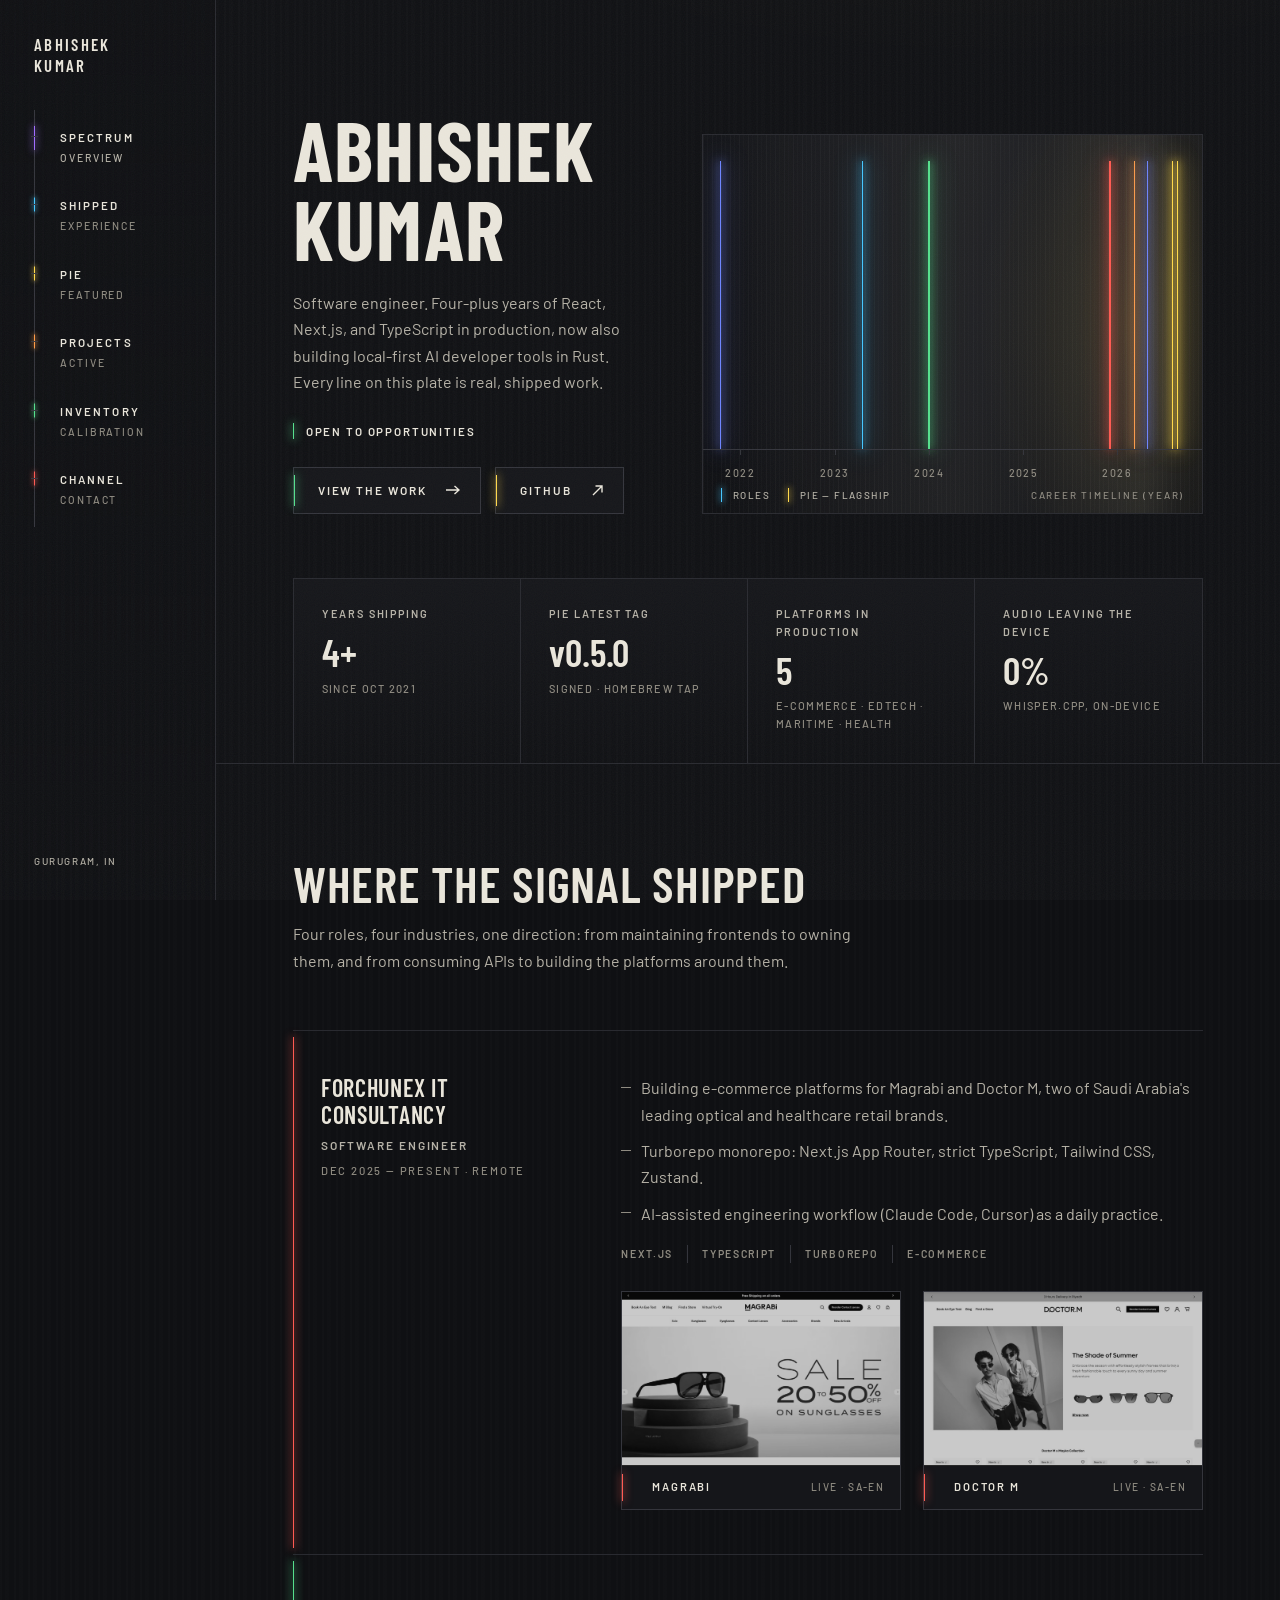
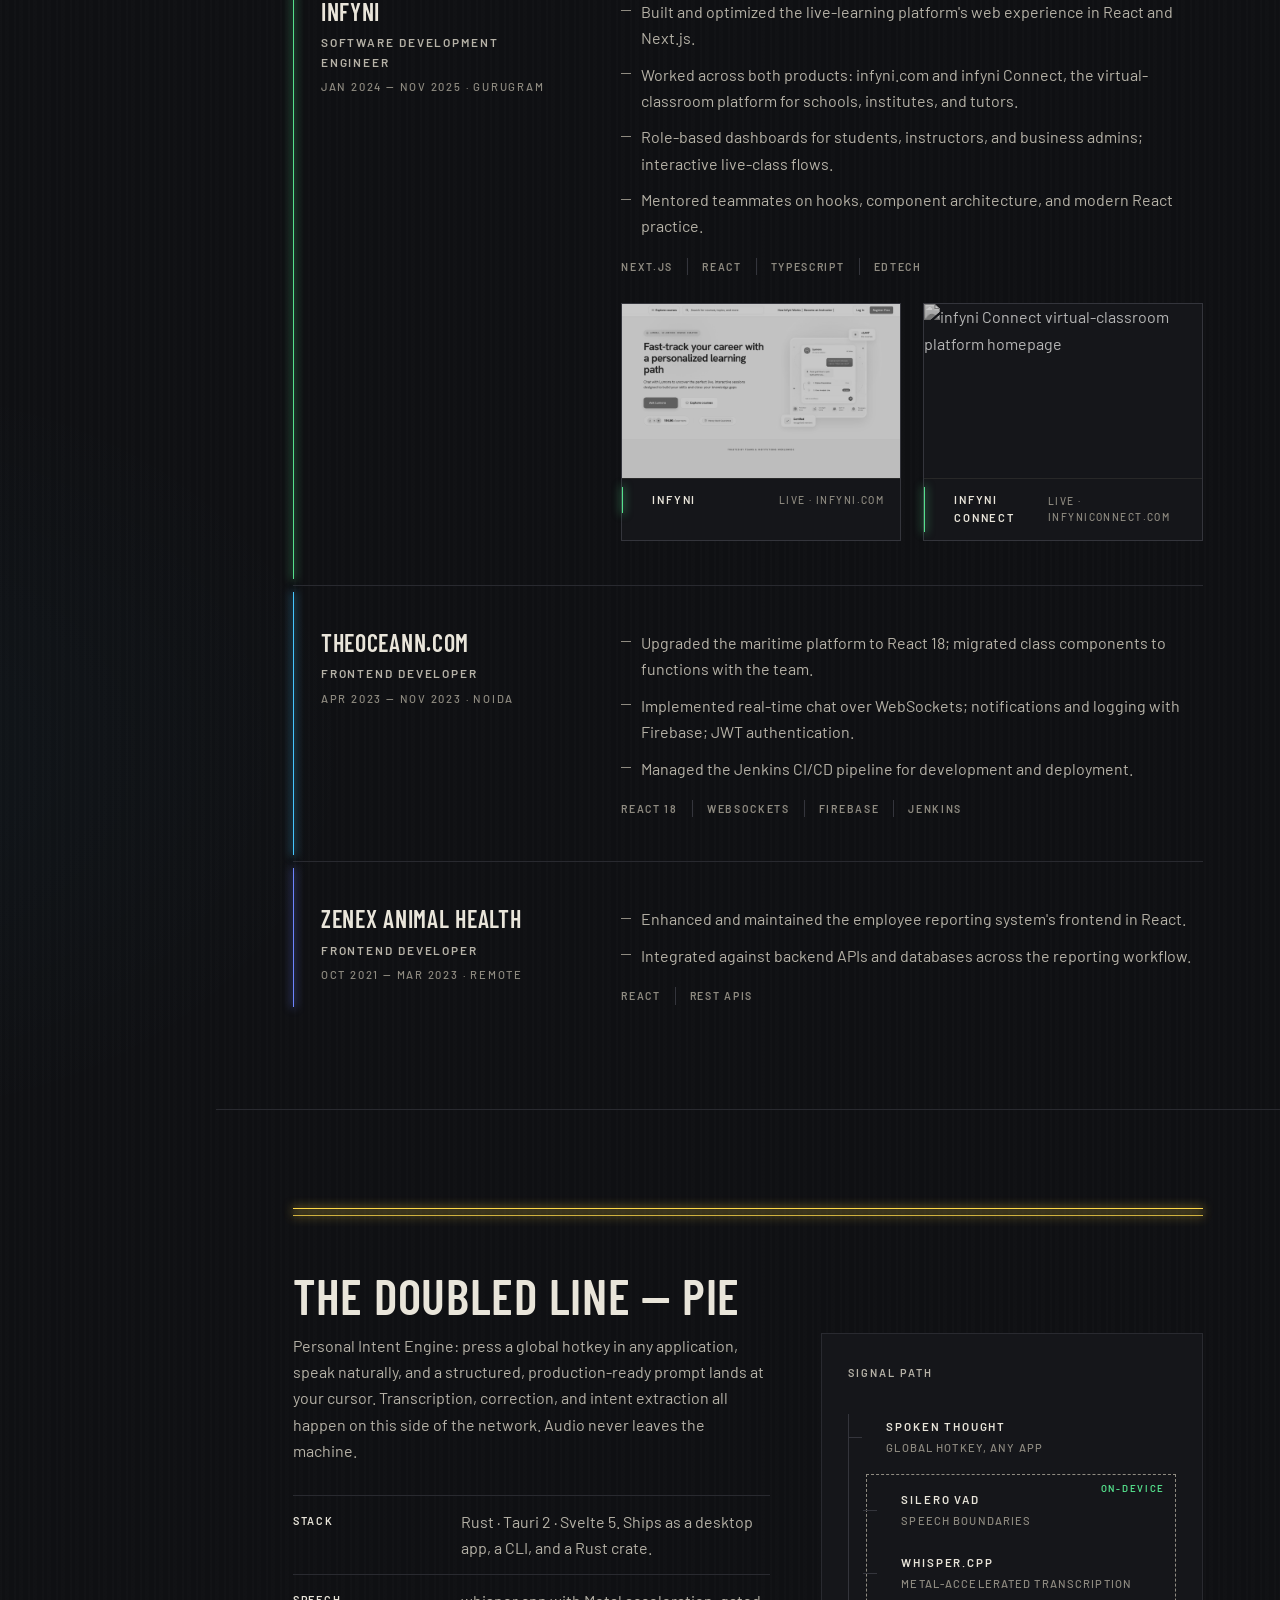
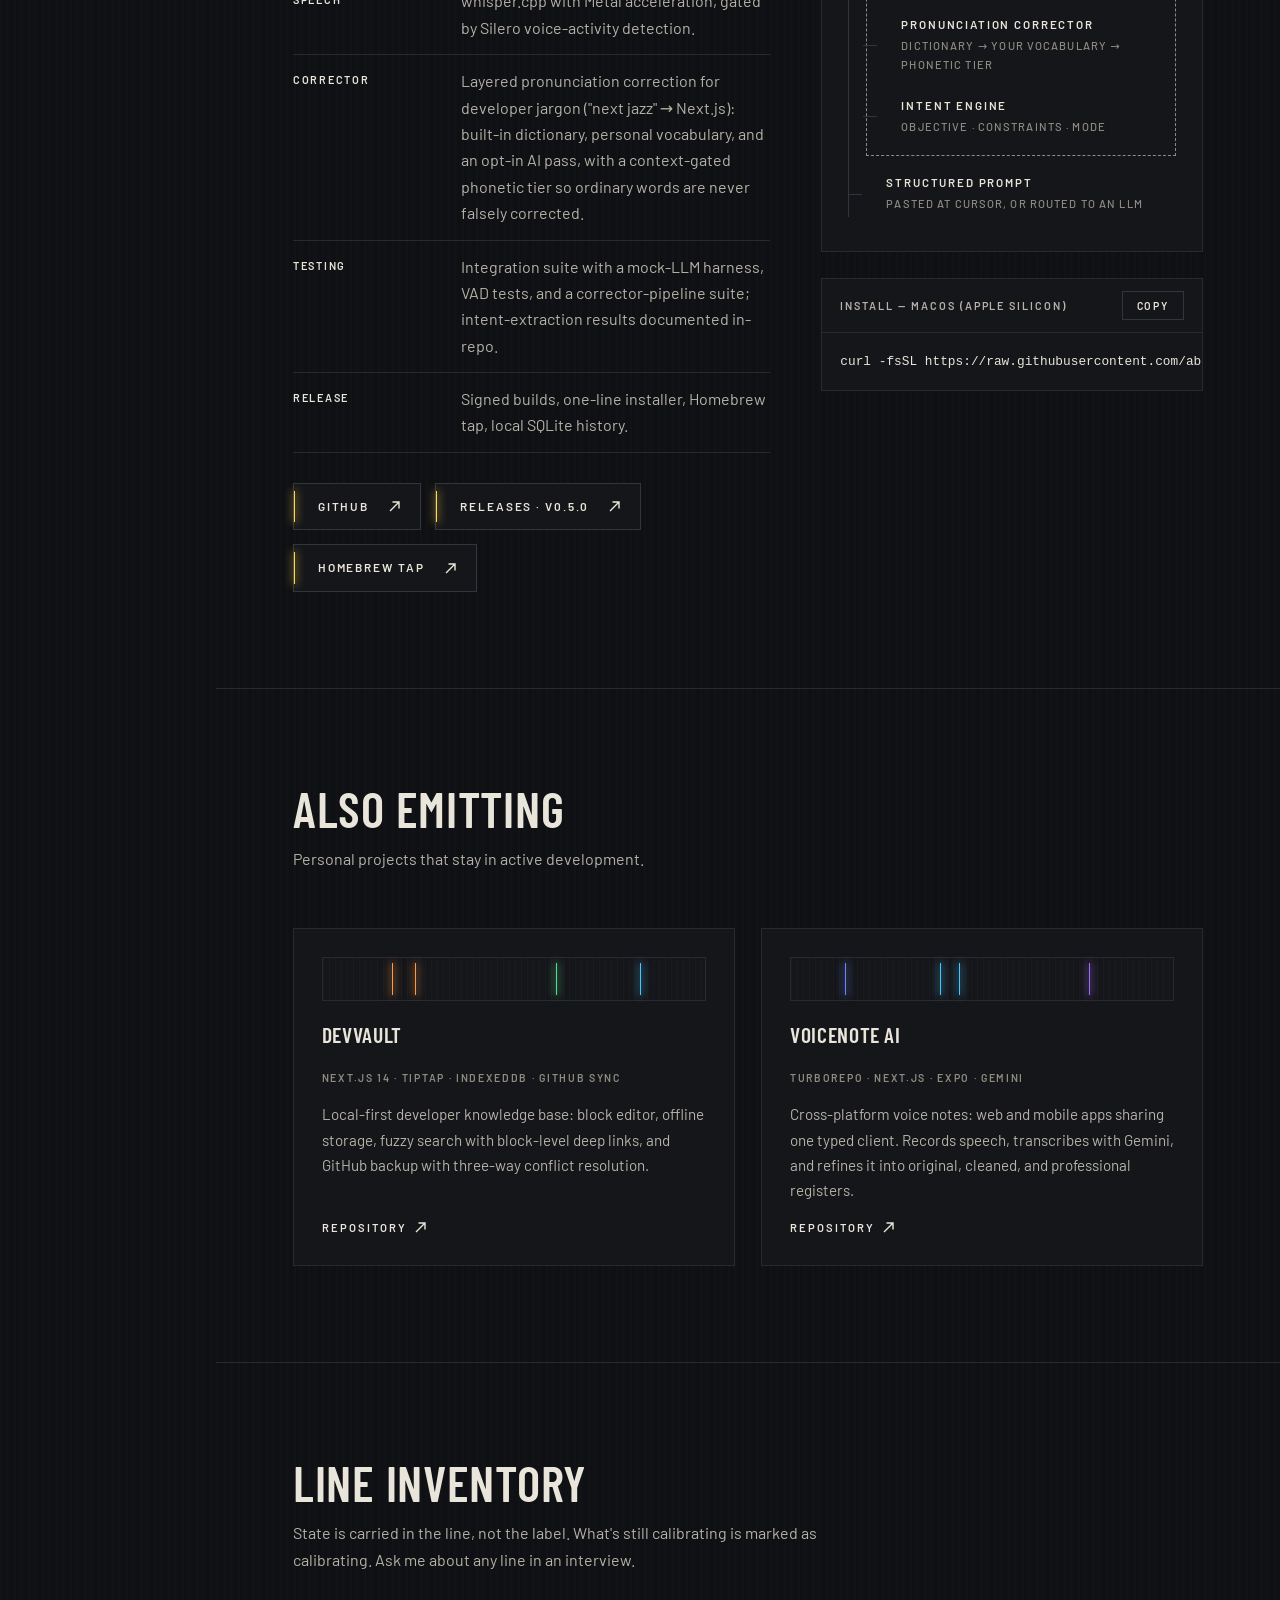
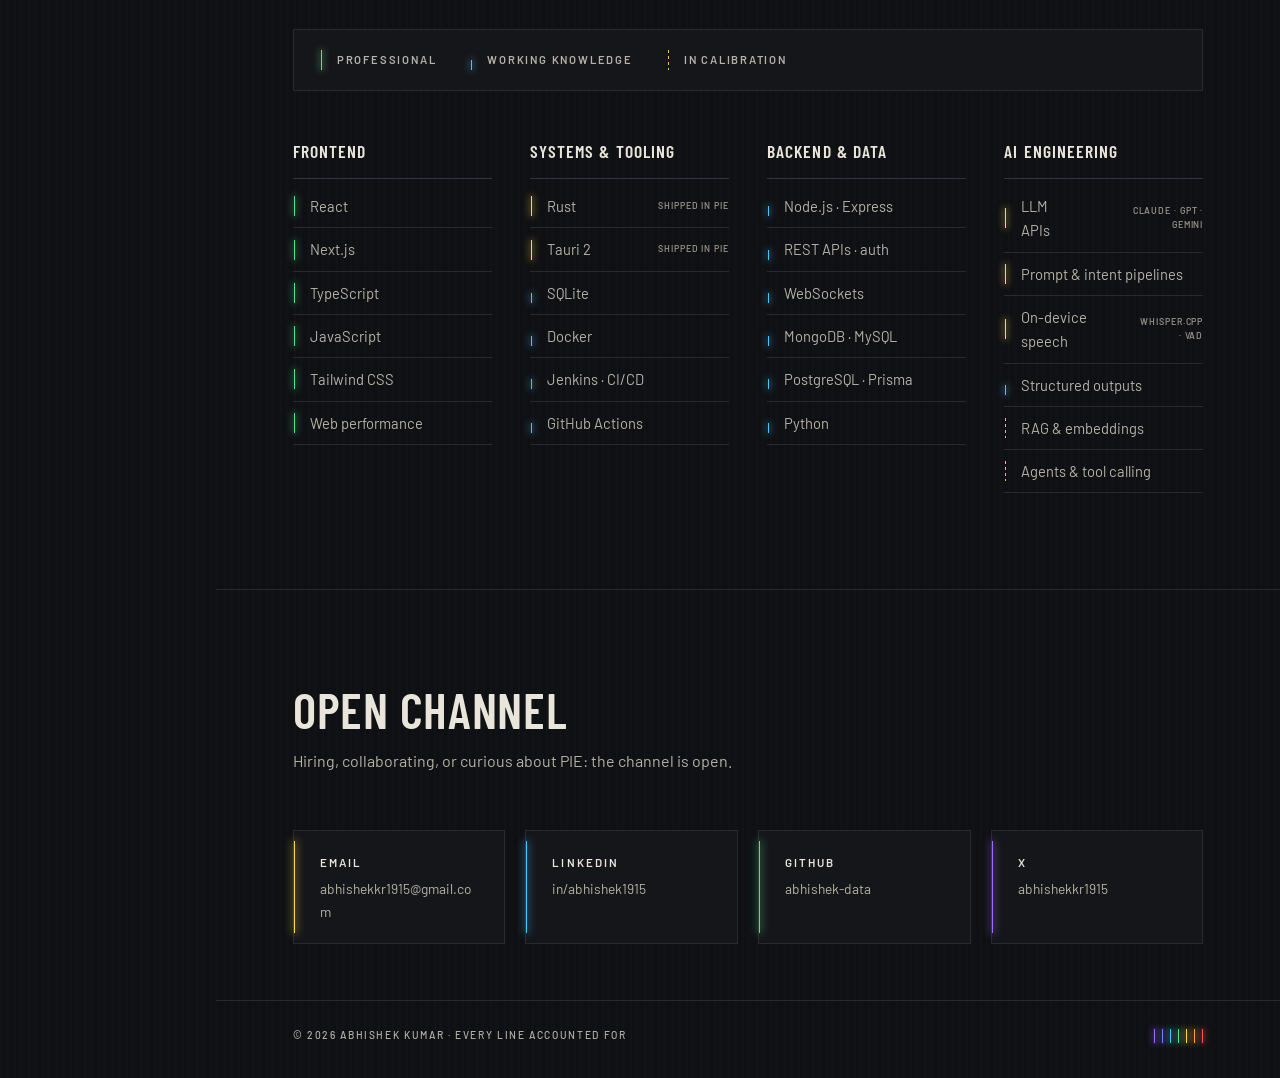
==== commit edf90d60: "Add infyni Connect to the Infyni experience entry" ====
--- a/index.html
+++ b/index.html
@@ -392,14 +392,19 @@
     <div class="job-body">
       <ul>
         <li>Built and optimized the live-learning platform's web experience in React and Next.js.</li>
+        <li>Worked across both products: infyni.com and infyni Connect, the virtual-classroom platform for schools, institutes, and tutors.</li>
         <li>Role-based dashboards for students, instructors, and business admins; interactive live-class flows.</li>
         <li>Mentored teammates on hooks, component architecture, and modern React practice.</li>
       </ul>
       <div class="tags"><span>Next.js</span><span>React</span><span>TypeScript</span><span>EdTech</span></div>
       <div class="mats">
-        <a class="mat single" style="--c:var(--nm546)" href="https://www.infyni.com" target="_blank" rel="noopener">
+        <a class="mat" style="--c:var(--nm546)" href="https://www.infyni.com" target="_blank" rel="noopener">
           <img src="assets/infyni.jpg" alt="Infyni live-learning platform homepage" loading="lazy" width="1400" height="875">
           <span class="cap"><b>Infyni</b><span>Live · infyni.com</span></span>
+        </a>
+        <a class="mat" style="--c:var(--nm546)" href="https://www.infyniconnect.com/" target="_blank" rel="noopener">
+          <img src="assets/infyniconnect.jpg" alt="infyni Connect virtual-classroom platform homepage" loading="lazy" width="1400" height="875">
+          <span class="cap"><b>infyni Connect</b><span>Live · infyniconnect.com</span></span>
         </a>
       </div>
     </div>
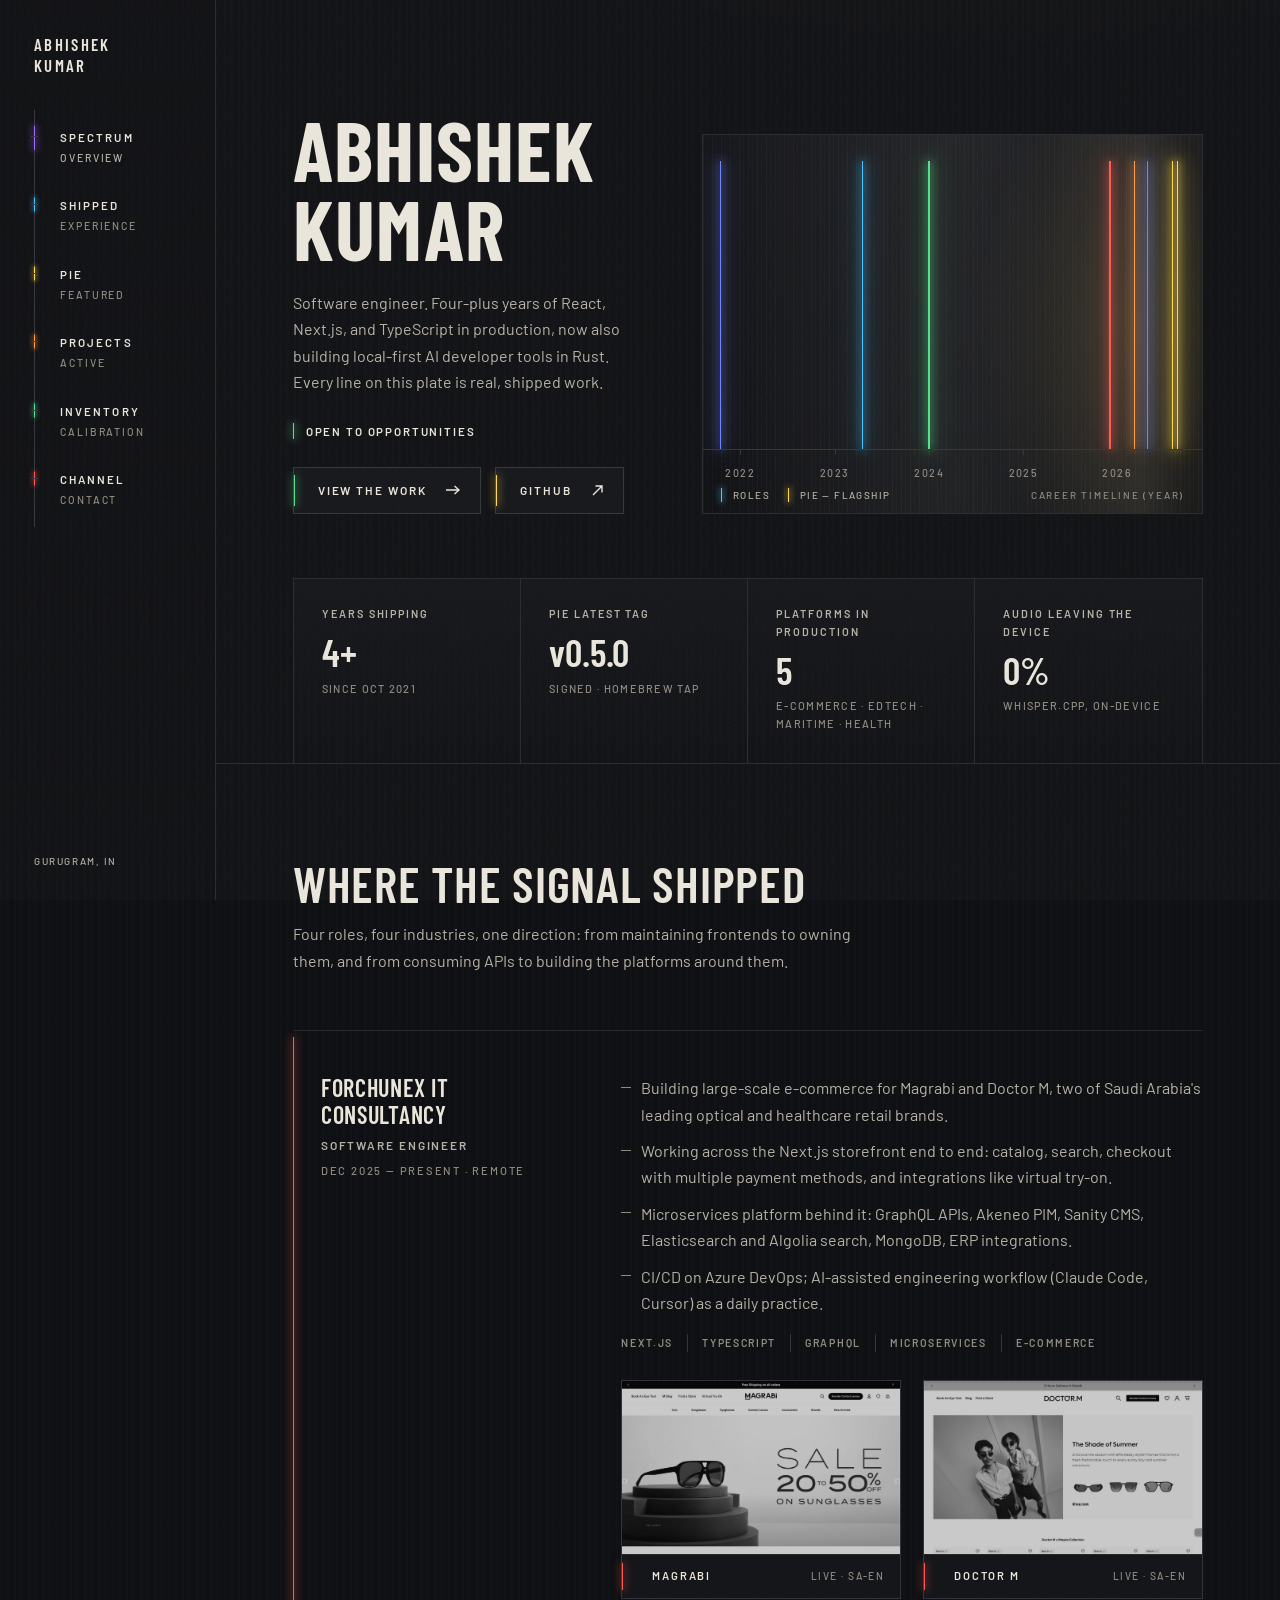
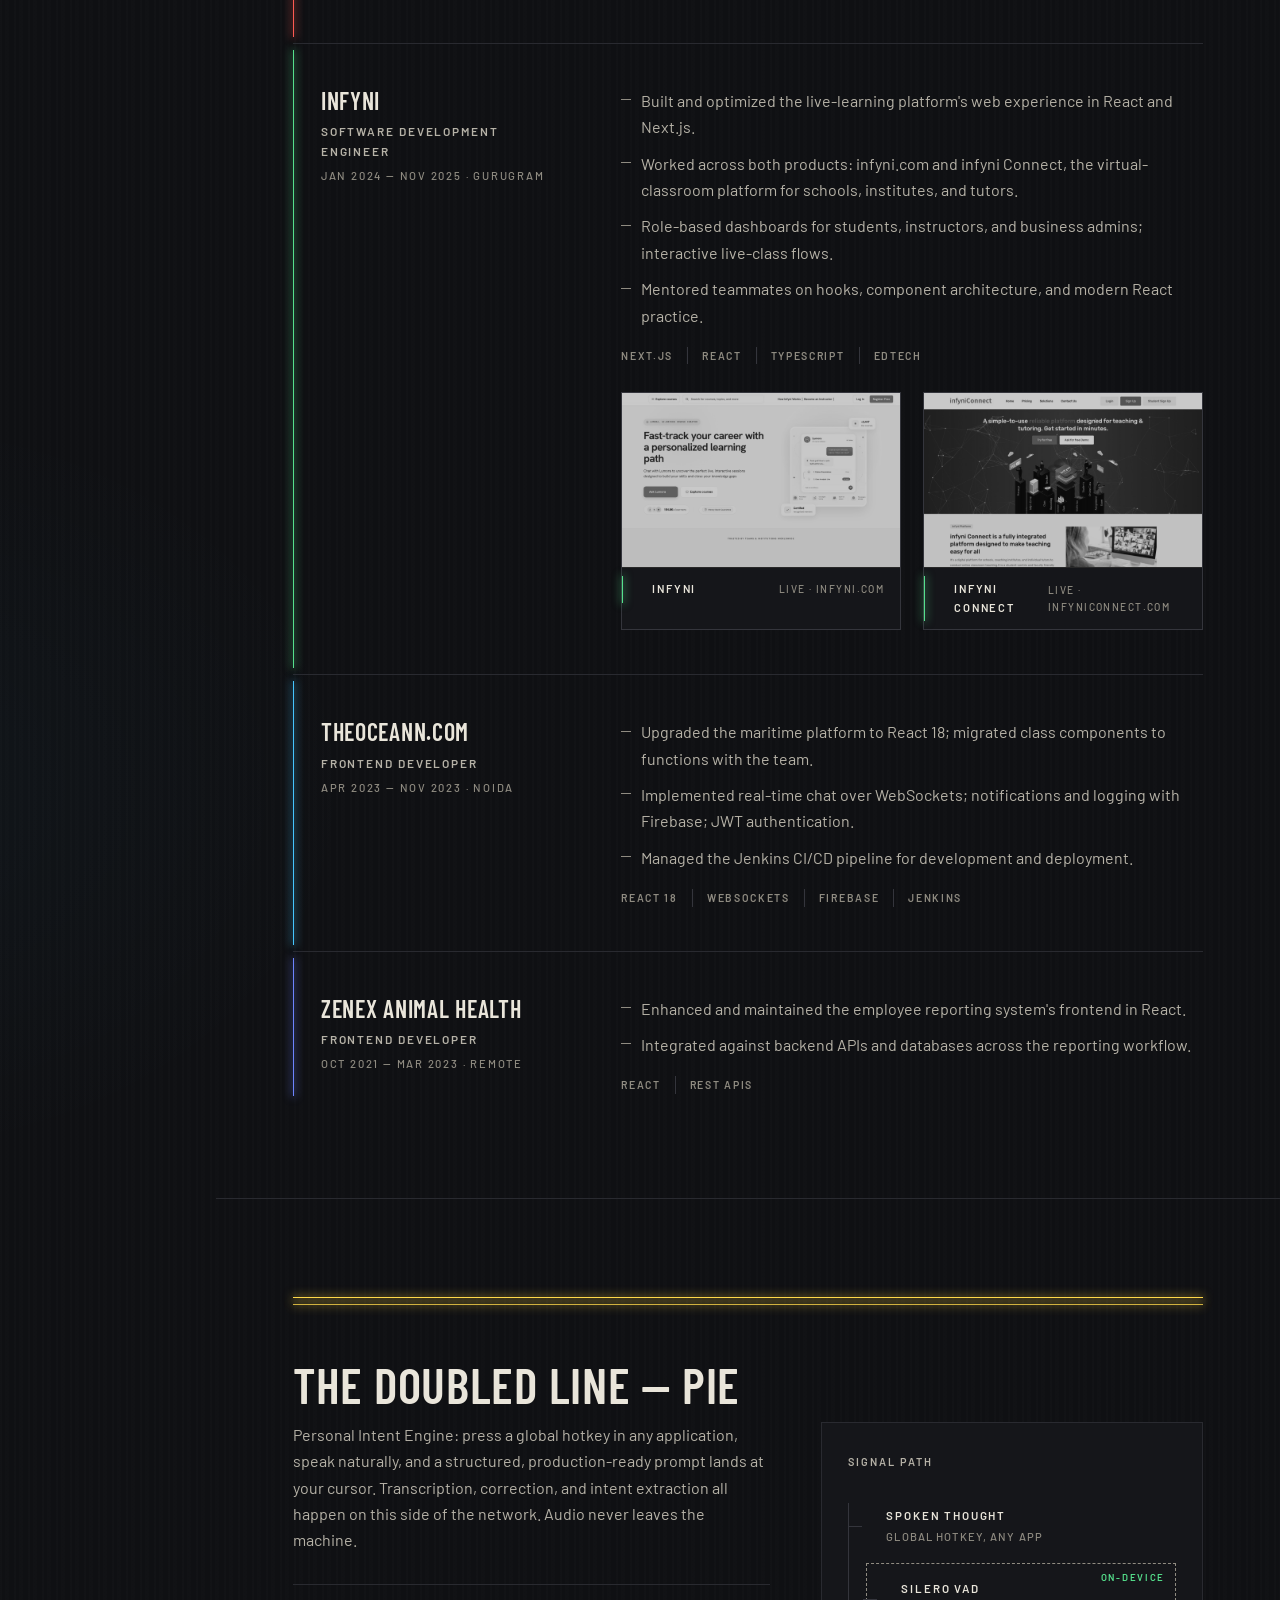
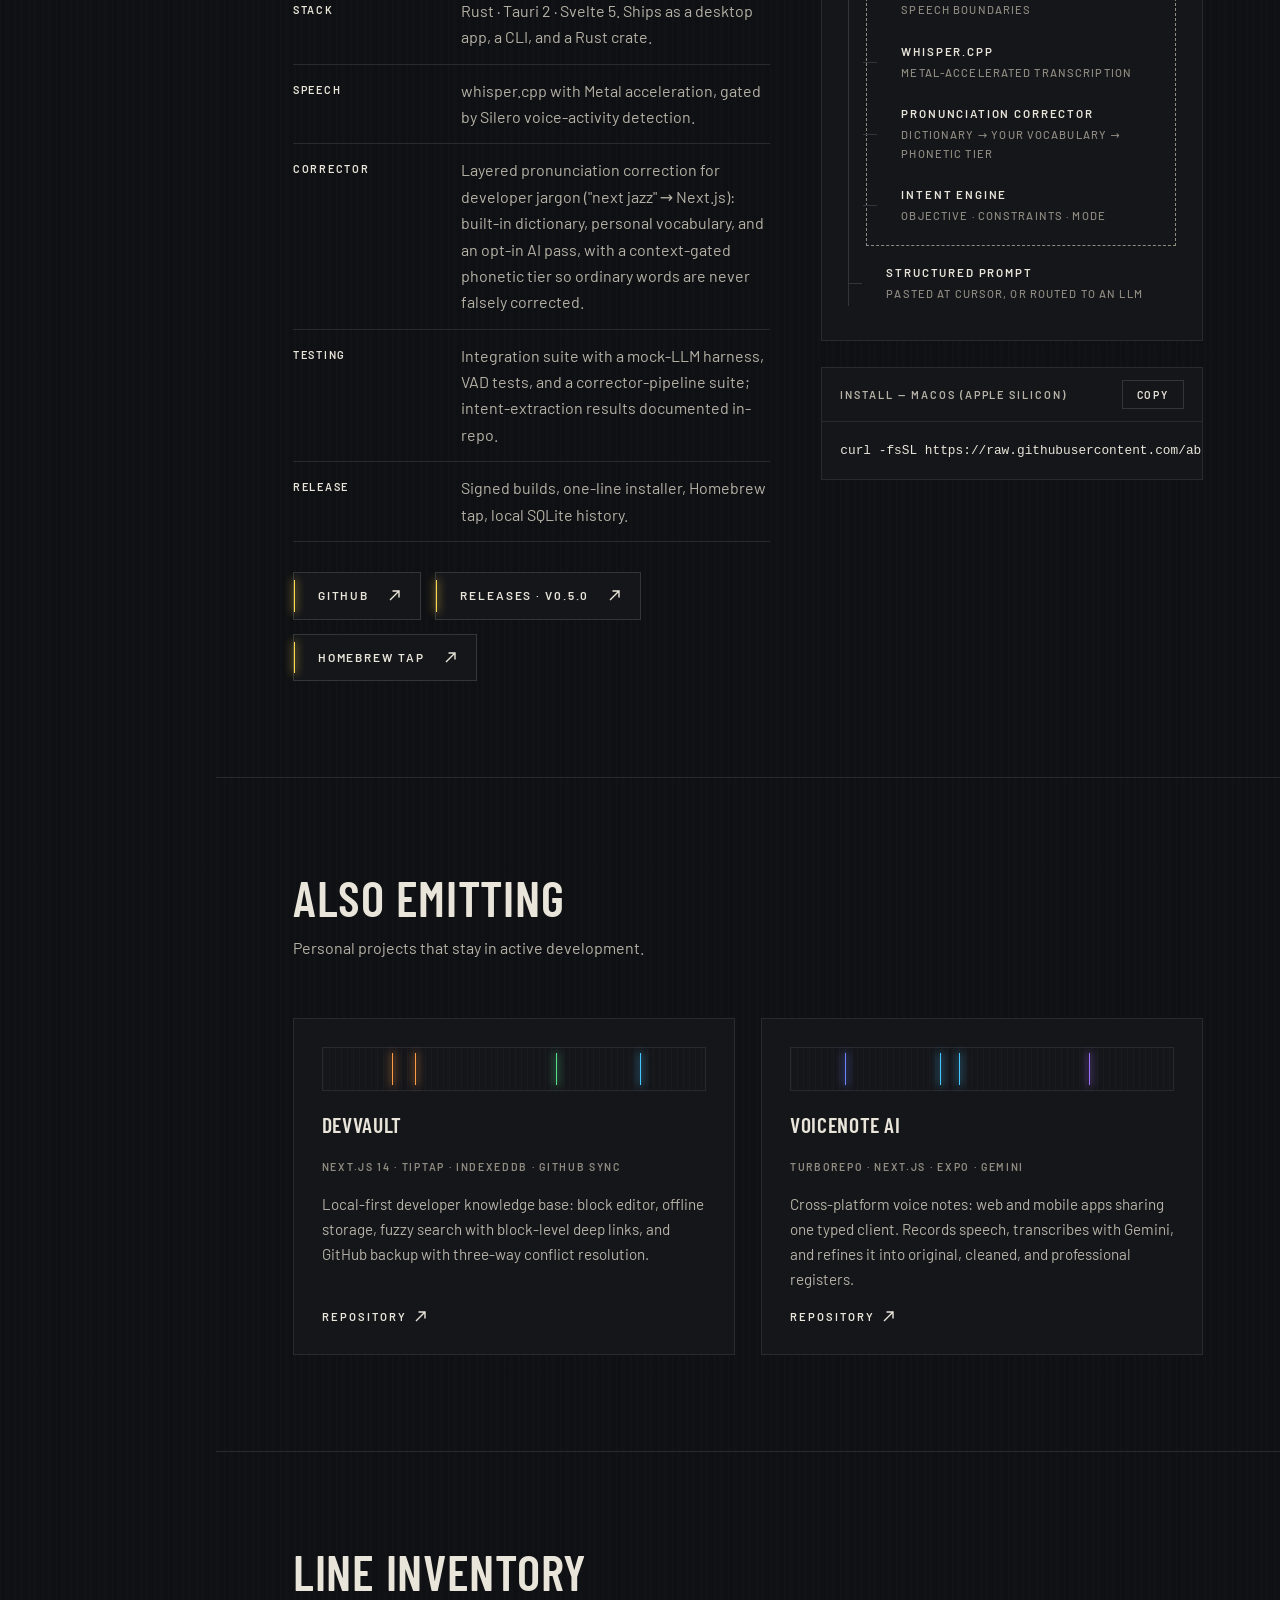
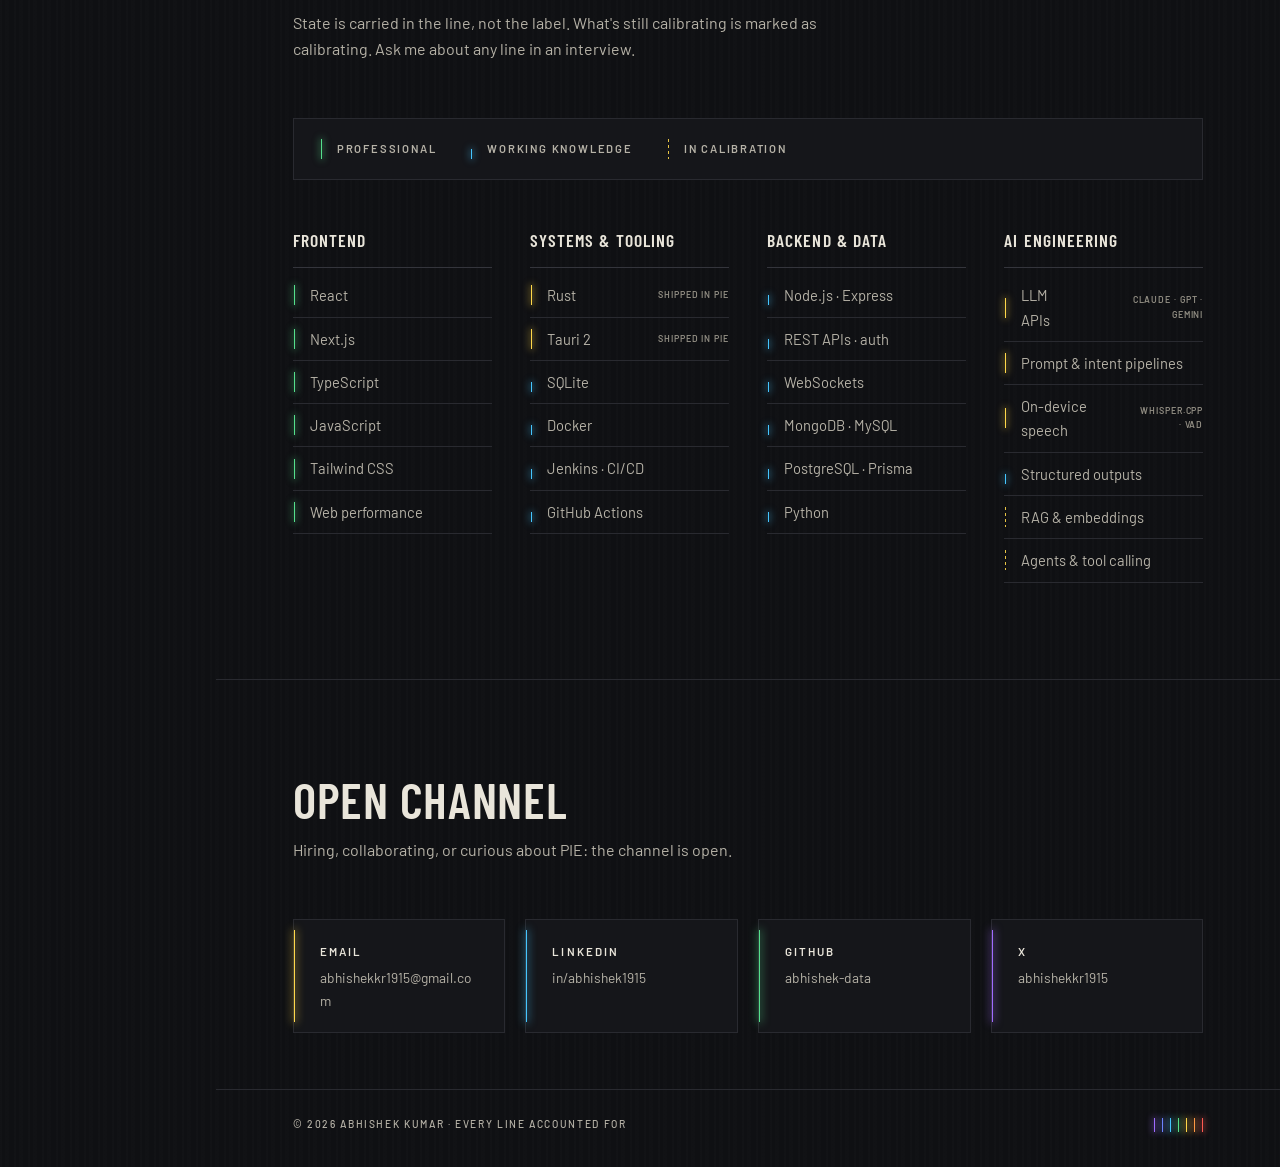
==== commit 223285dd: "Forchunex entry: real platform scope — GraphQL microservices, Akeneo PIM, Sanity CMS, Elasticsearch/" ====
--- a/index.html
+++ b/index.html
@@ -365,11 +365,12 @@
     </div>
     <div class="job-body">
       <ul>
-        <li>Building e-commerce platforms for Magrabi and Doctor M, two of Saudi Arabia's leading optical and healthcare retail brands.</li>
-        <li>Turborepo monorepo: Next.js App Router, strict TypeScript, Tailwind CSS, Zustand.</li>
-        <li>AI-assisted engineering workflow (Claude Code, Cursor) as a daily practice.</li>
-      </ul>
-      <div class="tags"><span>Next.js</span><span>TypeScript</span><span>Turborepo</span><span>E-commerce</span></div>
+        <li>Building large-scale e-commerce for Magrabi and Doctor M, two of Saudi Arabia's leading optical and healthcare retail brands.</li>
+        <li>Working across the Next.js storefront end to end: catalog, search, checkout with multiple payment methods, and integrations like virtual try-on.</li>
+        <li>Microservices platform behind it: GraphQL APIs, Akeneo PIM, Sanity CMS, Elasticsearch and Algolia search, MongoDB, ERP integrations.</li>
+        <li>CI/CD on Azure DevOps; AI-assisted engineering workflow (Claude Code, Cursor) as a daily practice.</li>
+      </ul>
+      <div class="tags"><span>Next.js</span><span>TypeScript</span><span>GraphQL</span><span>Microservices</span><span>E-commerce</span></div>
       <div class="mats">
         <a class="mat" style="--c:var(--nm656)" href="https://www.magrabi.com/sa-en/" target="_blank" rel="noopener">
           <img src="assets/magrabi.jpg" alt="Magrabi e-commerce storefront, sa-en" loading="lazy" width="1400" height="875">
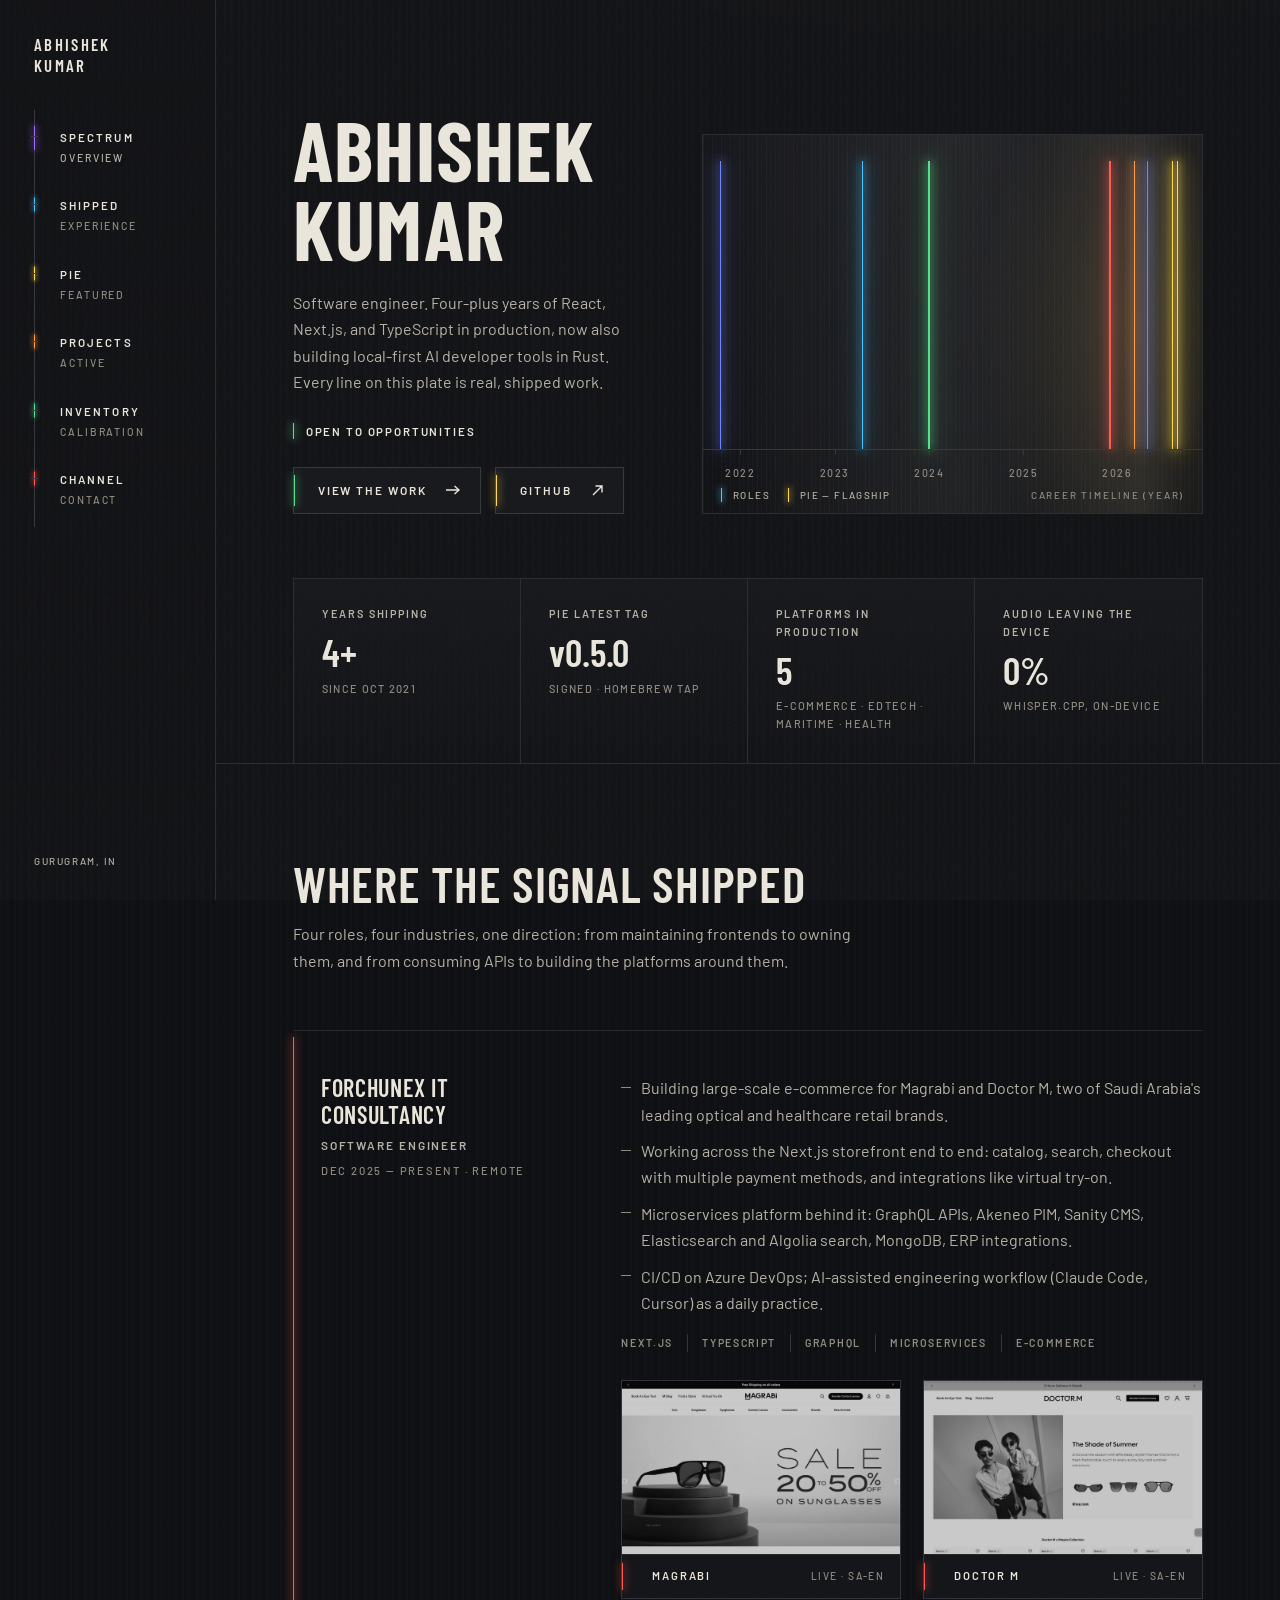
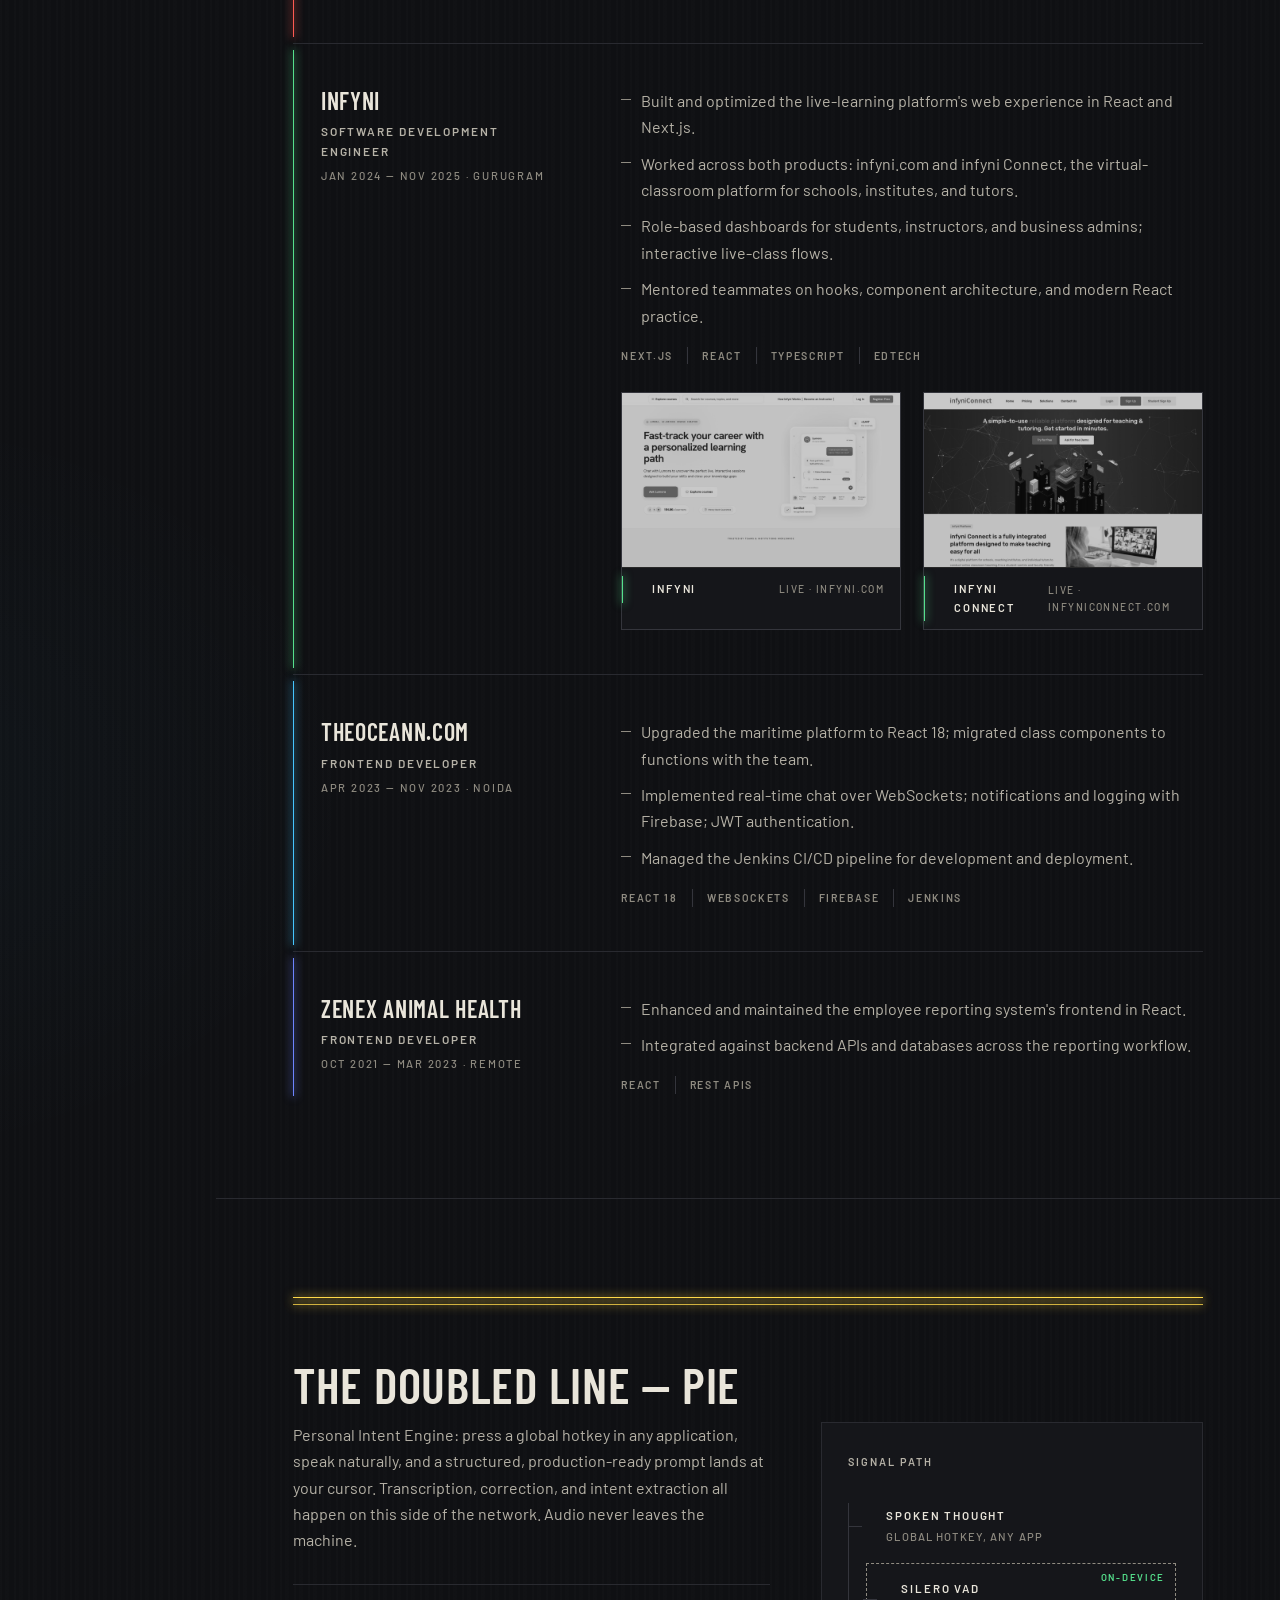
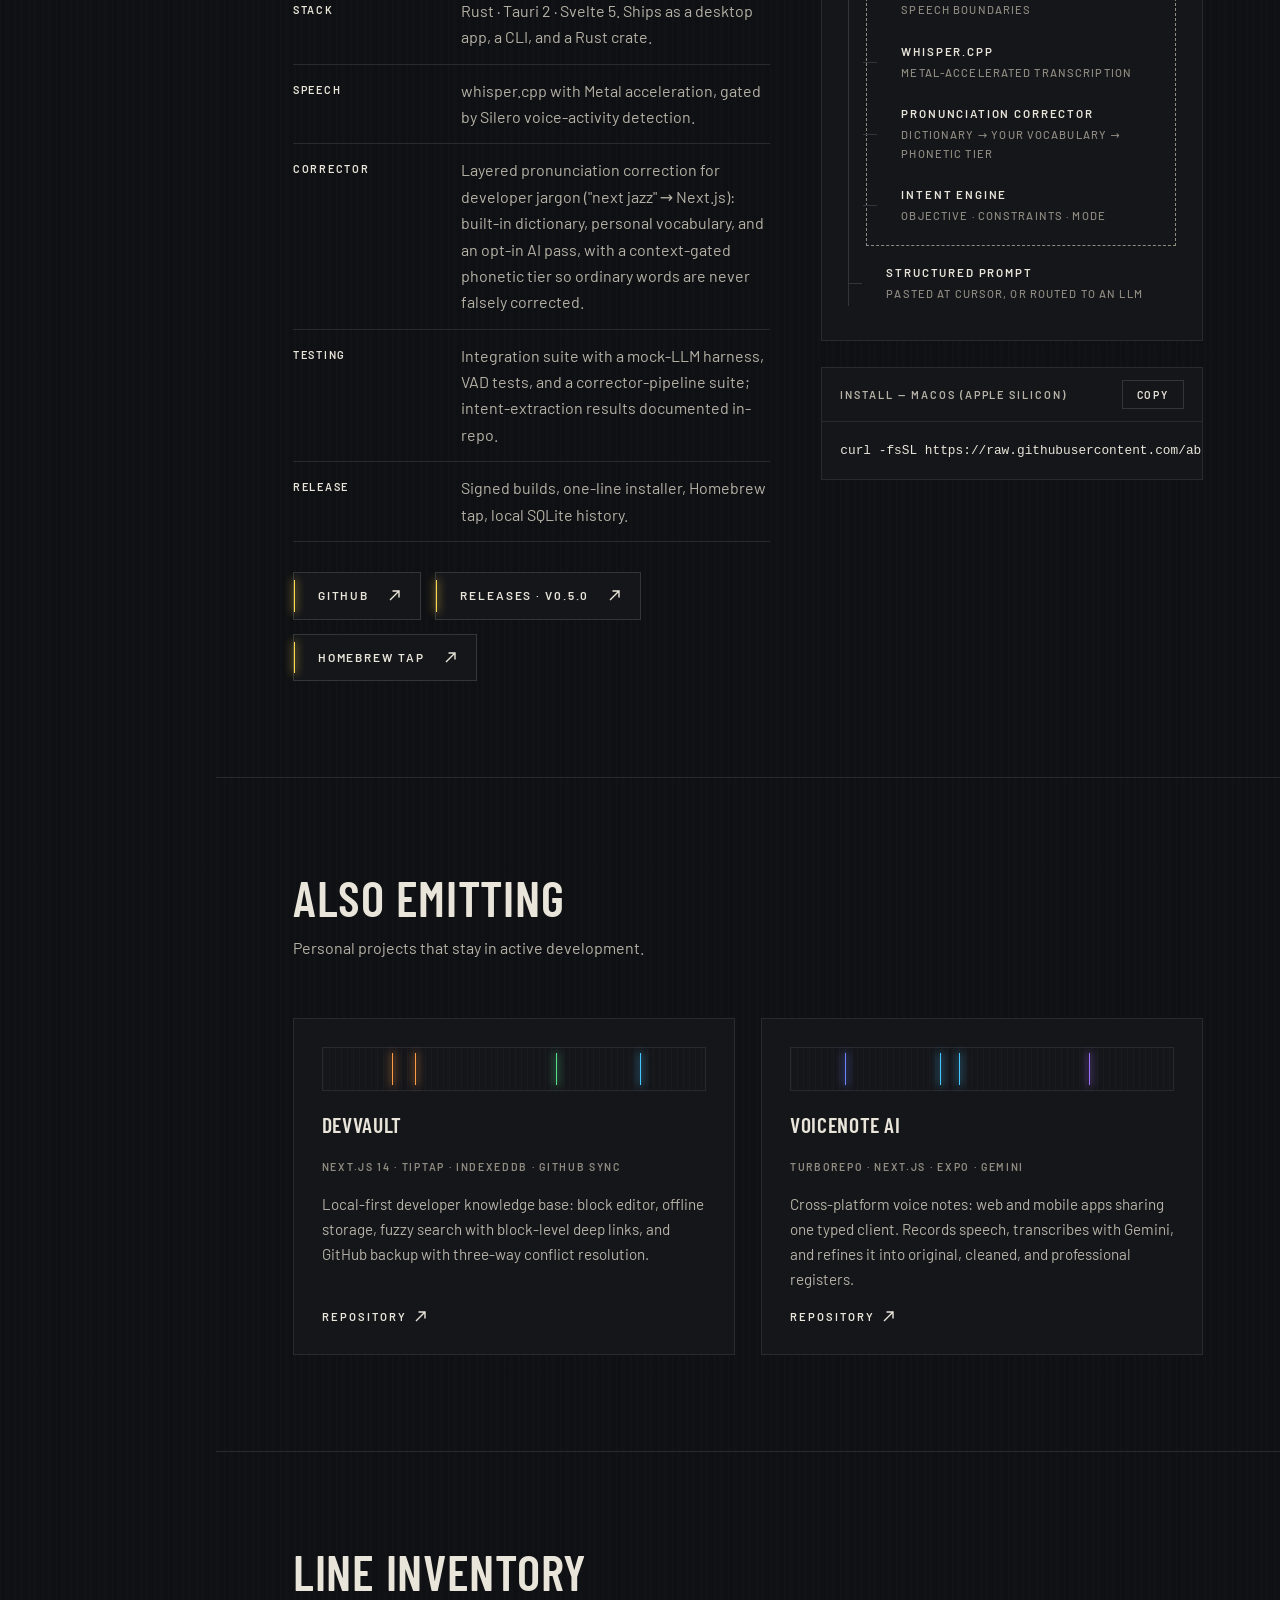
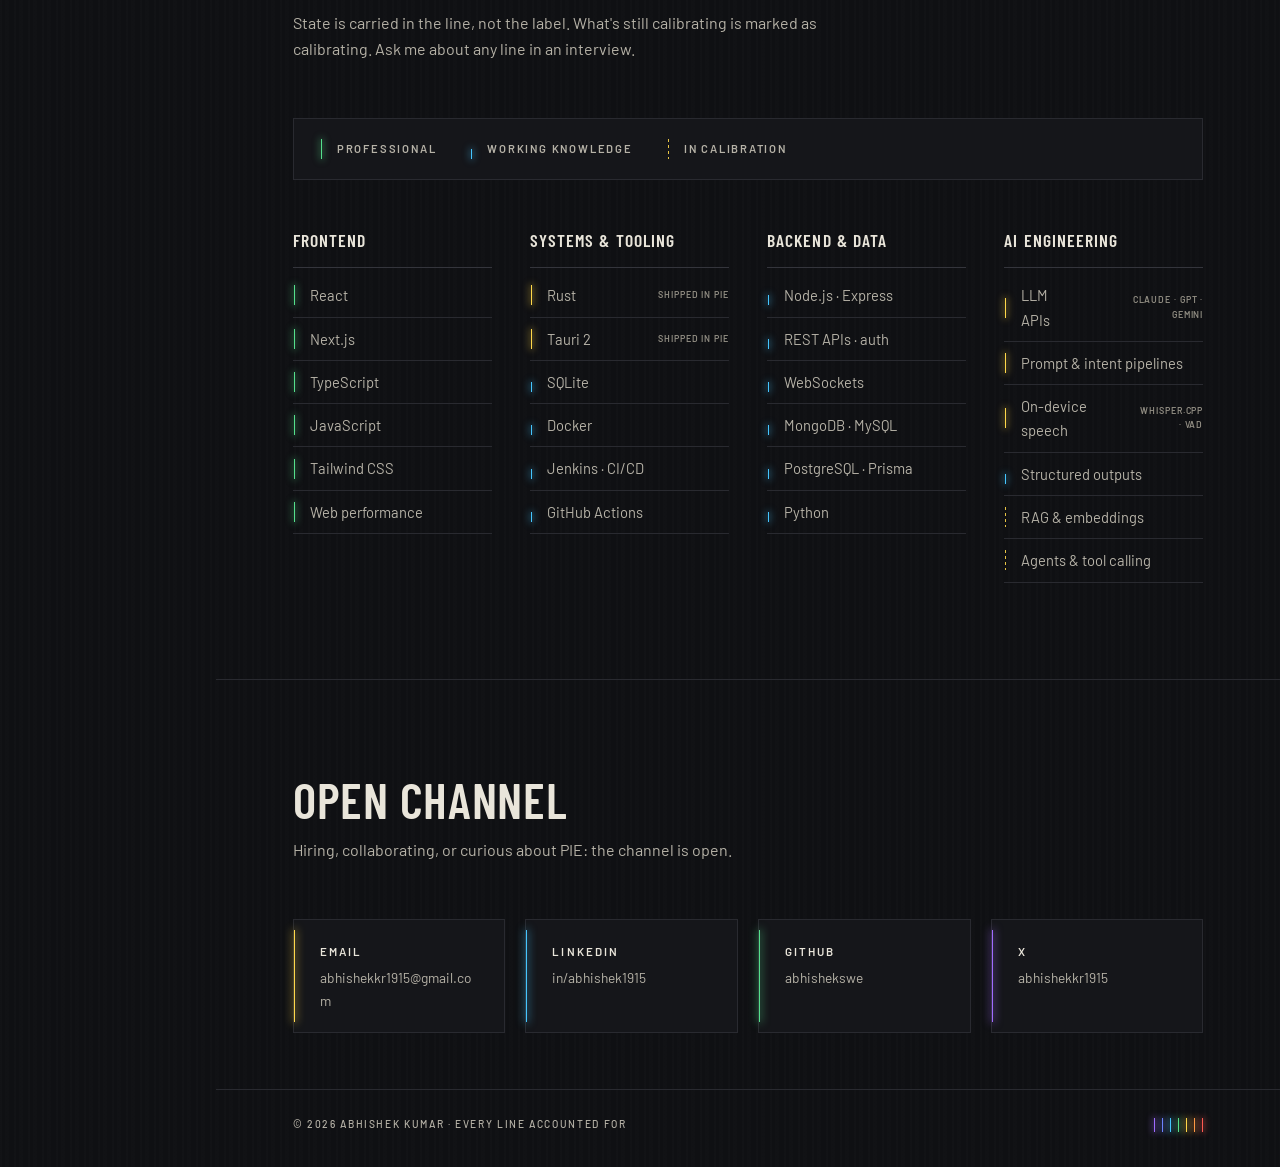
==== commit 192b9577: "Update GitHub links after username change to abhishekswe" ====
--- a/index.html
+++ b/index.html
@@ -319,7 +319,7 @@
       <div class="status"><span class="dotline" aria-hidden="true"></span><span class="caps">Open to opportunities</span></div>
       <div class="hero-ctas">
         <a class="btn" style="--c:var(--nm546)" href="#work">View the work<span class="arrow"><svg width="14" height="10" viewBox="0 0 14 10" fill="none" stroke="currentColor" stroke-width="1.4"><path d="M0 5h12M8.5 1 13 5l-4.5 4"/></svg></span></a>
-        <a class="btn" style="--c:var(--nm589)" href="https://github.com/abhishek-data" target="_blank" rel="noopener">GitHub<span class="arrow"><svg width="11" height="11" viewBox="0 0 11 11" fill="none" stroke="currentColor" stroke-width="1.4"><path d="M1 10 10 1M3.5 1H10v6.5"/></svg></span></a>
+        <a class="btn" style="--c:var(--nm589)" href="https://github.com/abhishekswe" target="_blank" rel="noopener">GitHub<span class="arrow"><svg width="11" height="11" viewBox="0 0 11 11" fill="none" stroke="currentColor" stroke-width="1.4"><path d="M1 10 10 1M3.5 1H10v6.5"/></svg></span></a>
       </div>
     </div>
     <figure class="plate-spectrum willsettle" id="specplate" aria-label="Career timeline drawn as a spectrum: each line is a role or project between 2021 and 2026">
@@ -460,9 +460,9 @@
         <li><b>Release</b><span>Signed builds, one-line installer, Homebrew tap, local SQLite history.</span></li>
       </ul>
       <div class="pie-links">
-        <a class="btn" style="--c:var(--nm589)" href="https://github.com/abhishek-data/personal-intent-engine" target="_blank" rel="noopener">GitHub<span class="arrow"><svg width="11" height="11" viewBox="0 0 11 11" fill="none" stroke="currentColor" stroke-width="1.4"><path d="M1 10 10 1M3.5 1H10v6.5"/></svg></span></a>
-        <a class="btn" style="--c:var(--nm589)" href="https://github.com/abhishek-data/personal-intent-engine/releases" target="_blank" rel="noopener">Releases · v0.5.0<span class="arrow"><svg width="11" height="11" viewBox="0 0 11 11" fill="none" stroke="currentColor" stroke-width="1.4"><path d="M1 10 10 1M3.5 1H10v6.5"/></svg></span></a>
-        <a class="btn" style="--c:var(--nm589)" href="https://github.com/abhishek-data/homebrew-pie" target="_blank" rel="noopener">Homebrew tap<span class="arrow"><svg width="11" height="11" viewBox="0 0 11 11" fill="none" stroke="currentColor" stroke-width="1.4"><path d="M1 10 10 1M3.5 1H10v6.5"/></svg></span></a>
+        <a class="btn" style="--c:var(--nm589)" href="https://github.com/abhishekswe/personal-intent-engine" target="_blank" rel="noopener">GitHub<span class="arrow"><svg width="11" height="11" viewBox="0 0 11 11" fill="none" stroke="currentColor" stroke-width="1.4"><path d="M1 10 10 1M3.5 1H10v6.5"/></svg></span></a>
+        <a class="btn" style="--c:var(--nm589)" href="https://github.com/abhishekswe/personal-intent-engine/releases" target="_blank" rel="noopener">Releases · v0.5.0<span class="arrow"><svg width="11" height="11" viewBox="0 0 11 11" fill="none" stroke="currentColor" stroke-width="1.4"><path d="M1 10 10 1M3.5 1H10v6.5"/></svg></span></a>
+        <a class="btn" style="--c:var(--nm589)" href="https://github.com/abhishekswe/homebrew-pie" target="_blank" rel="noopener">Homebrew tap<span class="arrow"><svg width="11" height="11" viewBox="0 0 11 11" fill="none" stroke="currentColor" stroke-width="1.4"><path d="M1 10 10 1M3.5 1H10v6.5"/></svg></span></a>
       </div>
     </div>
     <div>
@@ -481,7 +481,7 @@
       </div>
       <div class="install">
         <div class="head"><b>Install — macOS (Apple Silicon)</b><button type="button" id="copybtn" aria-label="Copy install command">Copy</button></div>
-        <code id="installcmd">curl -fsSL https://raw.githubusercontent.com/abhishek-data/personal-intent-engine/main/scripts/install.sh | bash</code>
+        <code id="installcmd">curl -fsSL https://raw.githubusercontent.com/abhishekswe/personal-intent-engine/main/scripts/install.sh | bash</code>
       </div>
     </div>
   </div>
@@ -491,7 +491,7 @@
   <h2>Also emitting</h2>
   <p class="lede">Personal projects that stay in active development.</p>
   <div class="proj-grid">
-    <a class="proj" href="https://github.com/abhishek-data/Devvault" target="_blank" rel="noopener">
+    <a class="proj" href="https://github.com/abhishekswe/Devvault" target="_blank" rel="noopener">
       <span class="strip" aria-hidden="true"><i style="--x:18;--c:var(--nm615)"></i><i style="--x:24;--c:var(--nm615)"></i><i style="--x:61;--c:var(--nm546)"></i><i style="--x:83;--c:var(--nm486)"></i></span>
       <h3>DevVault</h3>
       <span class="meta">Next.js 14 · TipTap · IndexedDB · GitHub sync</span>
@@ -499,7 +499,7 @@
       block-level deep links, and GitHub backup with three-way conflict resolution.</p>
       <span class="go">Repository<span class="arrow"><svg width="11" height="11" viewBox="0 0 11 11" fill="none" stroke="currentColor" stroke-width="1.4"><path d="M1 10 10 1M3.5 1H10v6.5"/></svg></span></span>
     </a>
-    <a class="proj" href="https://github.com/abhishek-data/voicenote" target="_blank" rel="noopener">
+    <a class="proj" href="https://github.com/abhishekswe/voicenote" target="_blank" rel="noopener">
       <span class="strip" aria-hidden="true"><i style="--x:14;--c:var(--nm436)"></i><i style="--x:39;--c:var(--nm486)"></i><i style="--x:44;--c:var(--nm486)"></i><i style="--x:78;--c:var(--nm405)"></i></span>
       <h3>VoiceNote AI</h3>
       <span class="meta">Turborepo · Next.js · Expo · Gemini</span>
@@ -573,7 +573,7 @@
   <div class="chan-grid">
     <a class="chan" style="--c:var(--nm589)" href="mailto:abhishekkr1915@gmail.com"><b>Email</b><span>abhishekkr1915@gmail.com</span></a>
     <a class="chan" style="--c:var(--nm486)" href="https://www.linkedin.com/in/abhishek1915/" target="_blank" rel="noopener"><b>LinkedIn</b><span>in/abhishek1915</span></a>
-    <a class="chan" style="--c:var(--nm546)" href="https://github.com/abhishek-data" target="_blank" rel="noopener"><b>GitHub</b><span>abhishek-data</span></a>
+    <a class="chan" style="--c:var(--nm546)" href="https://github.com/abhishekswe" target="_blank" rel="noopener"><b>GitHub</b><span>abhishekswe</span></a>
     <a class="chan" style="--c:var(--nm405)" href="https://twitter.com/abhishekkr1915" target="_blank" rel="noopener"><b>X</b><span>abhishekkr1915</span></a>
   </div>
 </section>
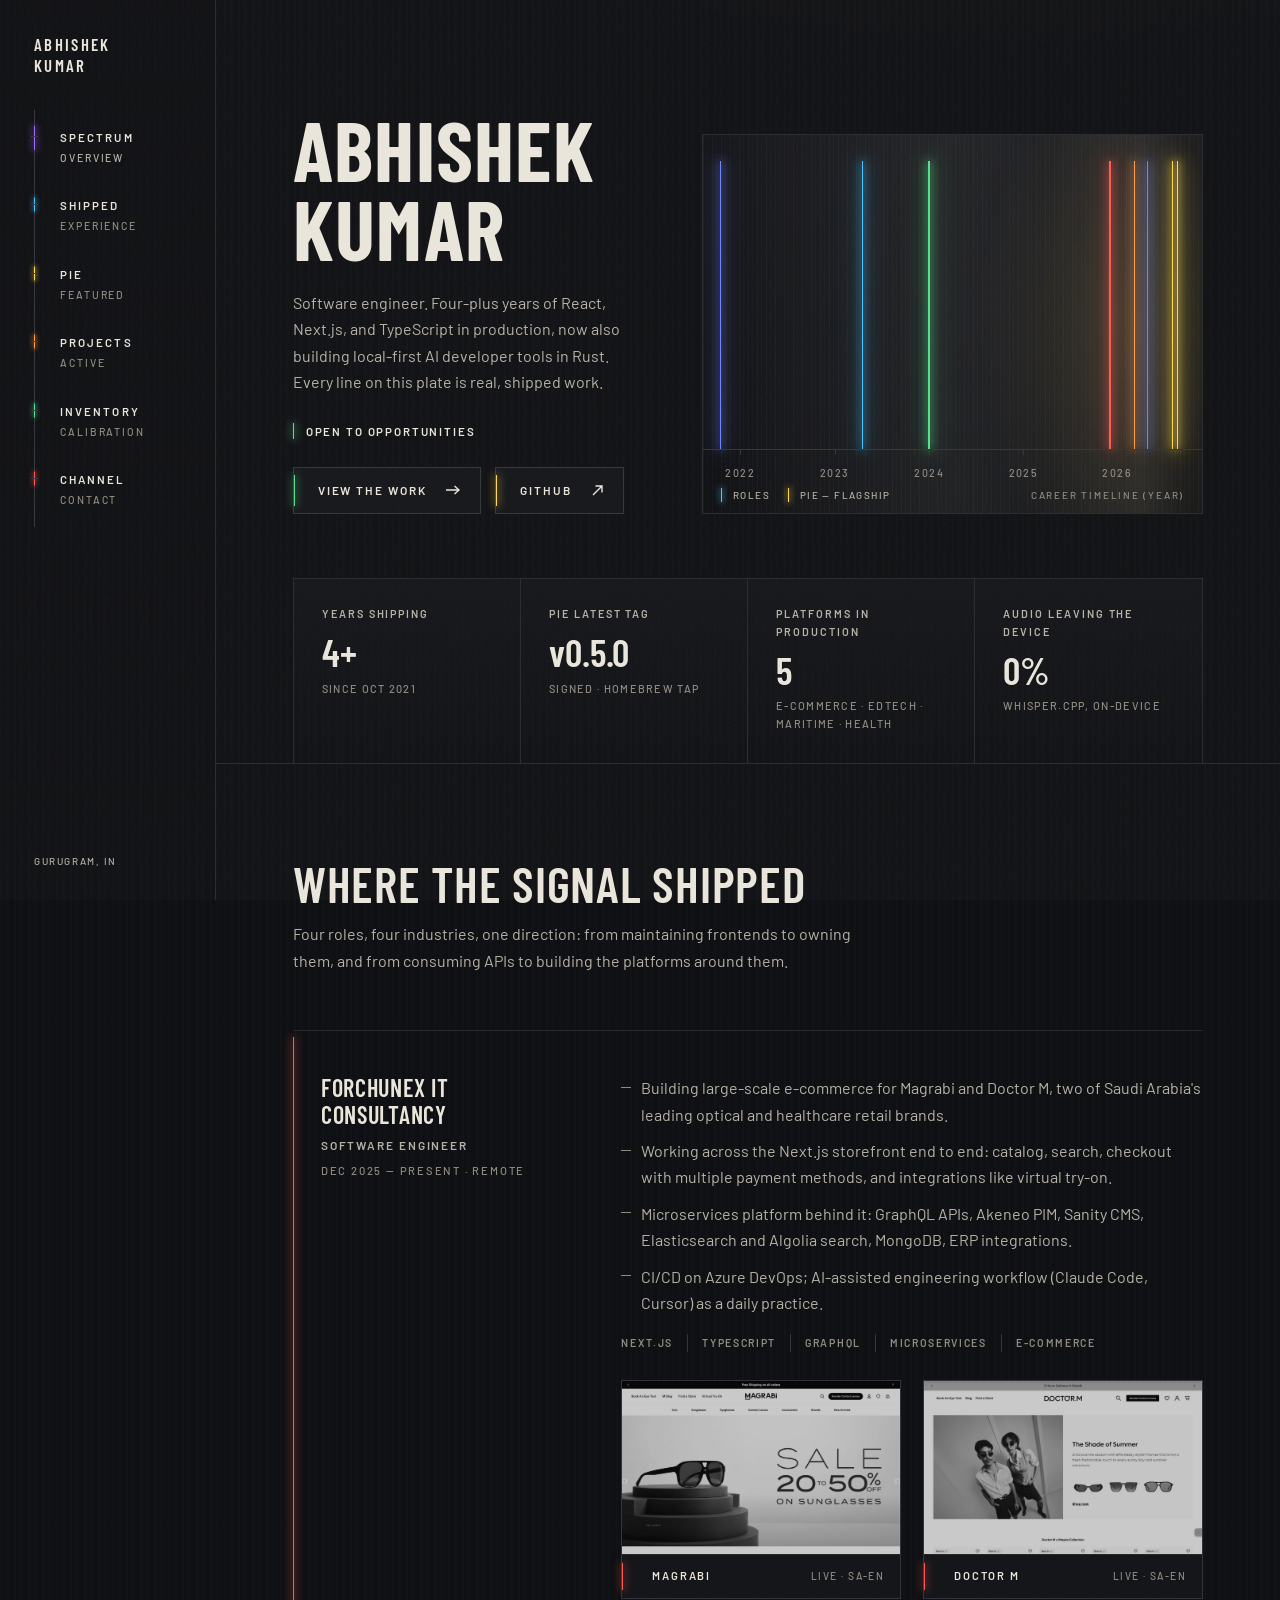
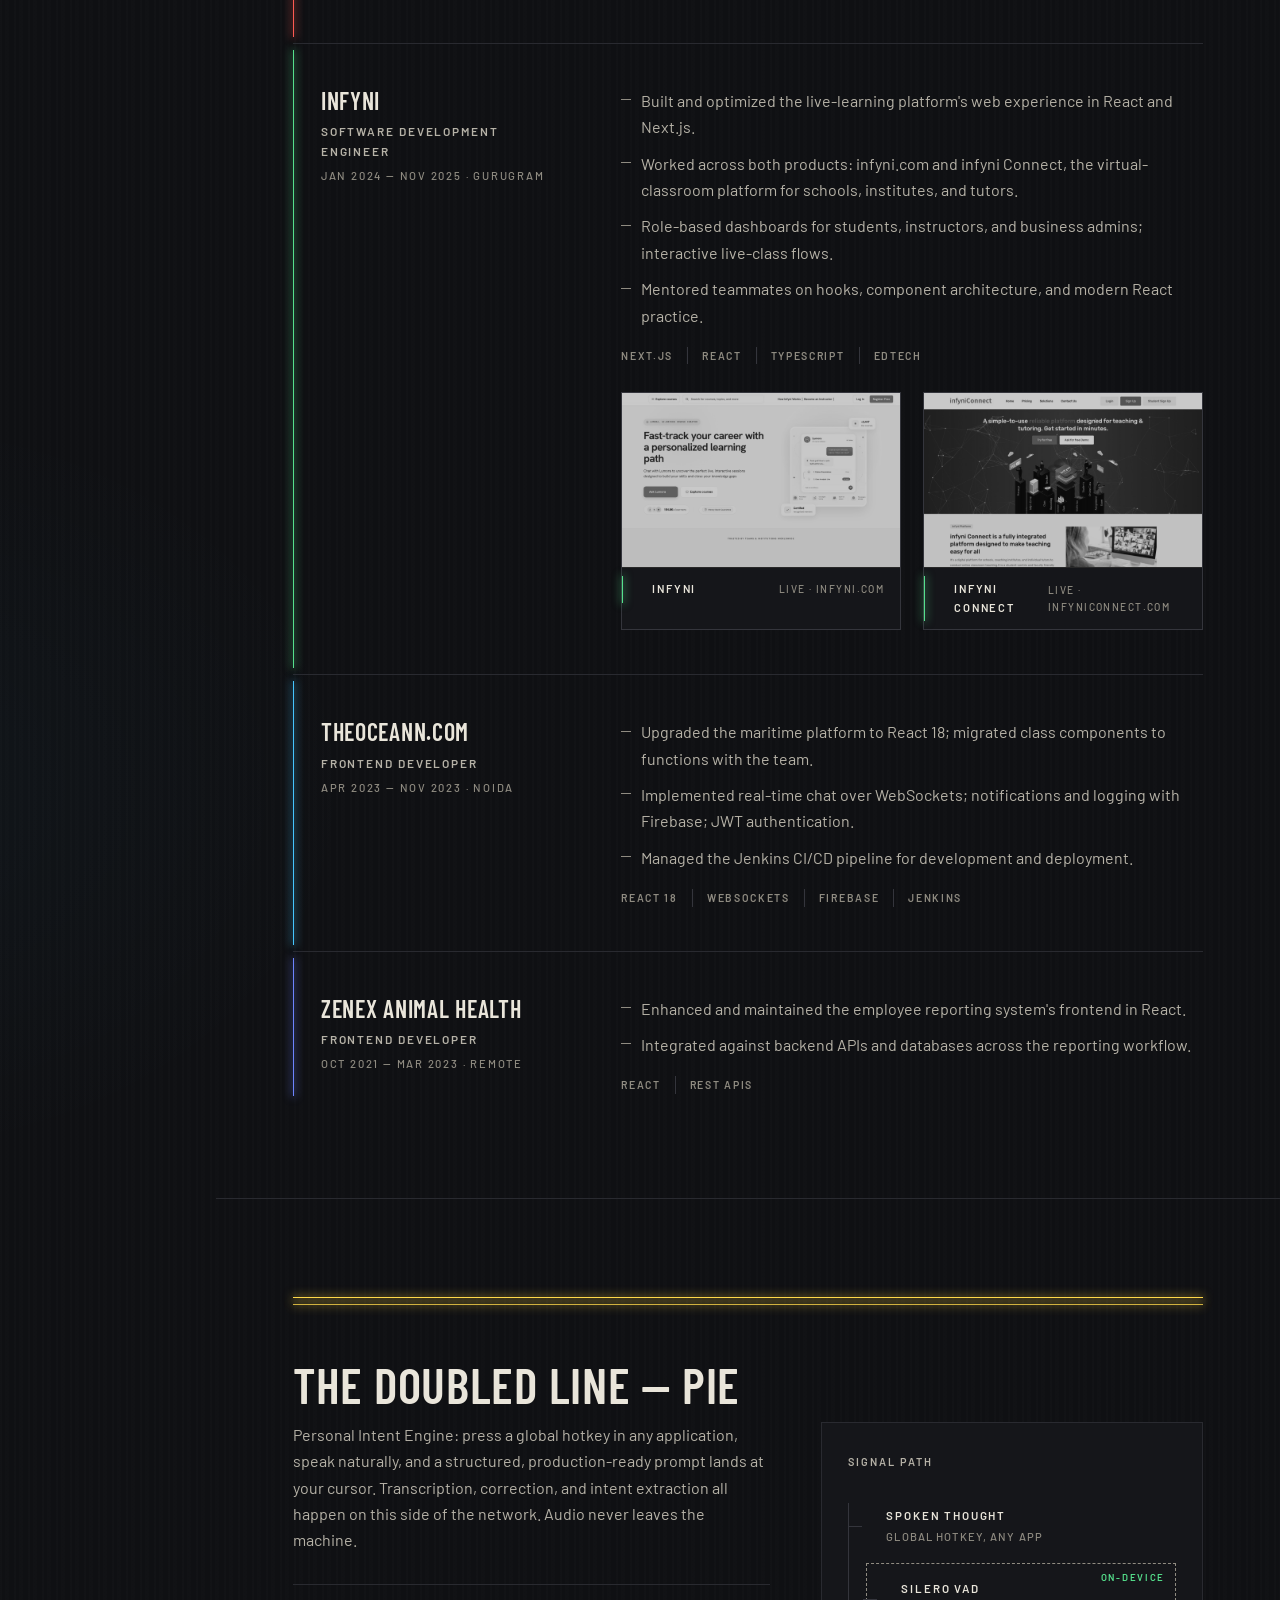
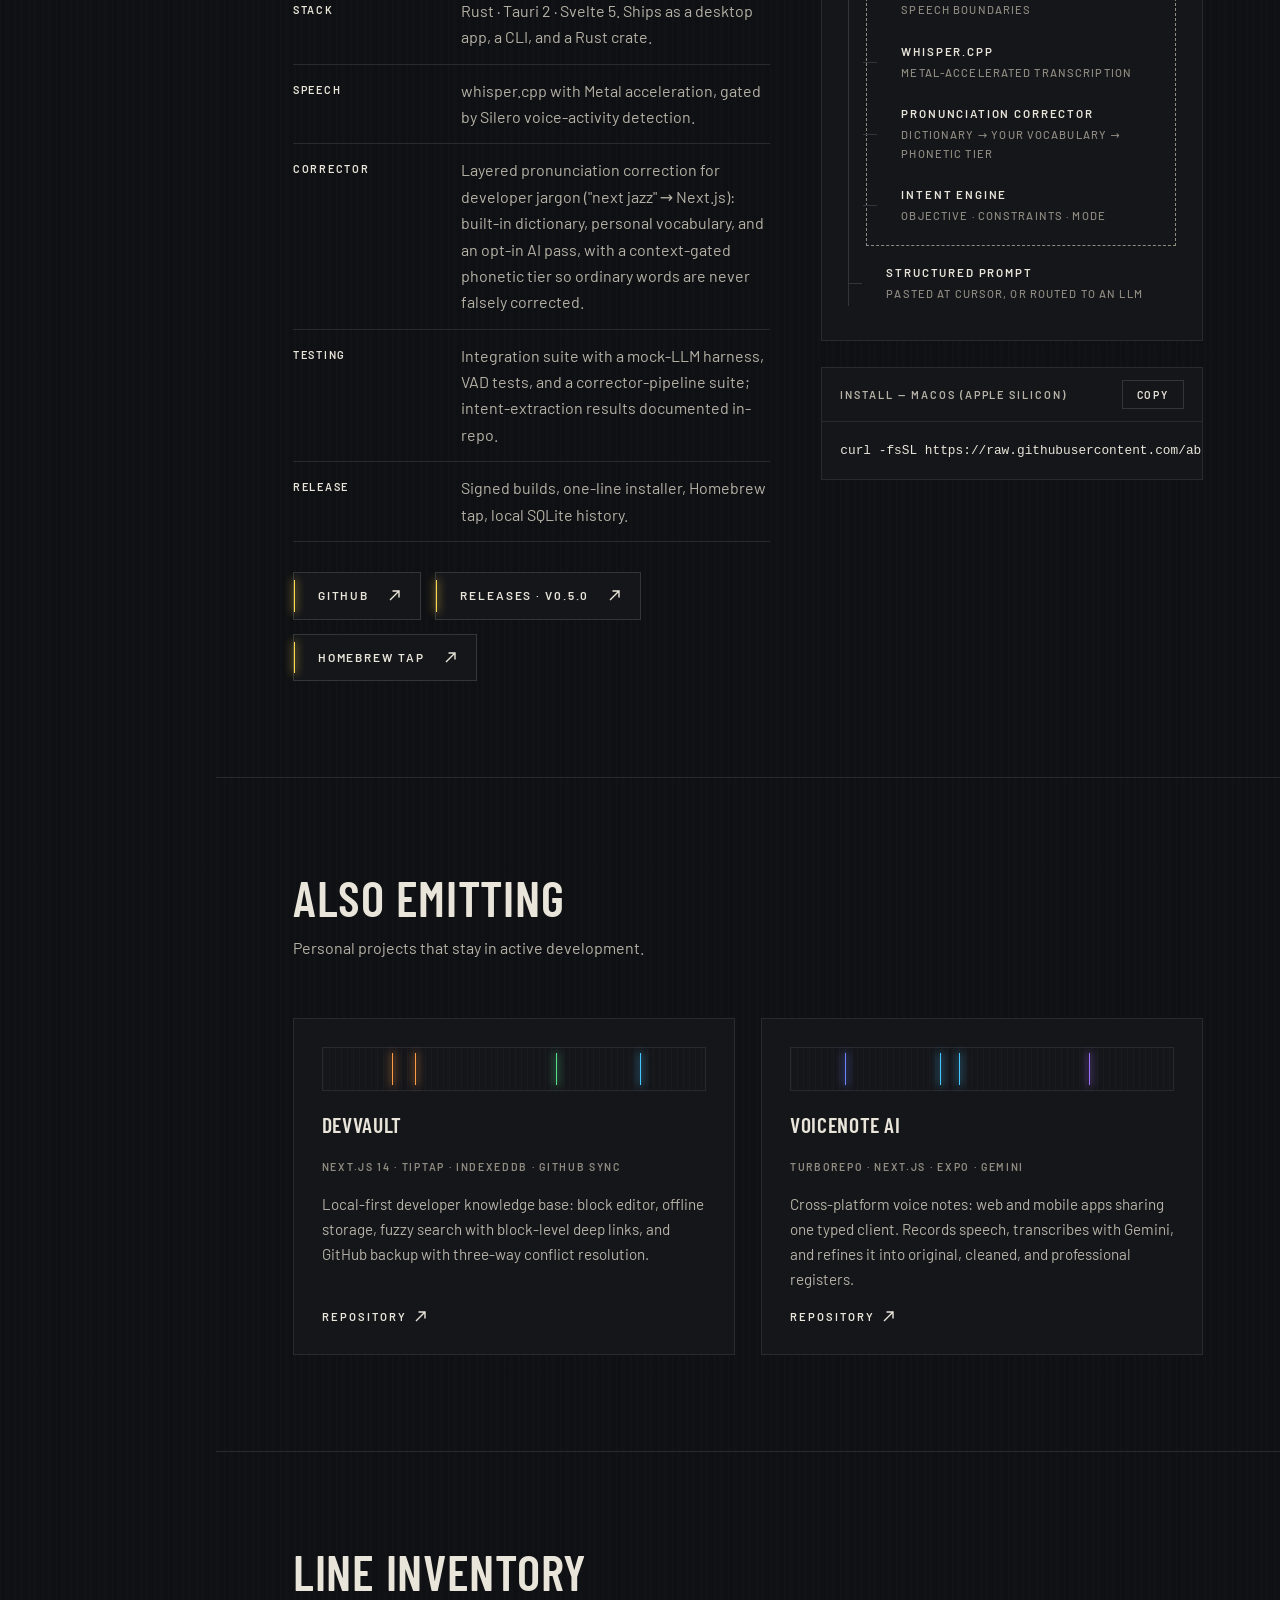
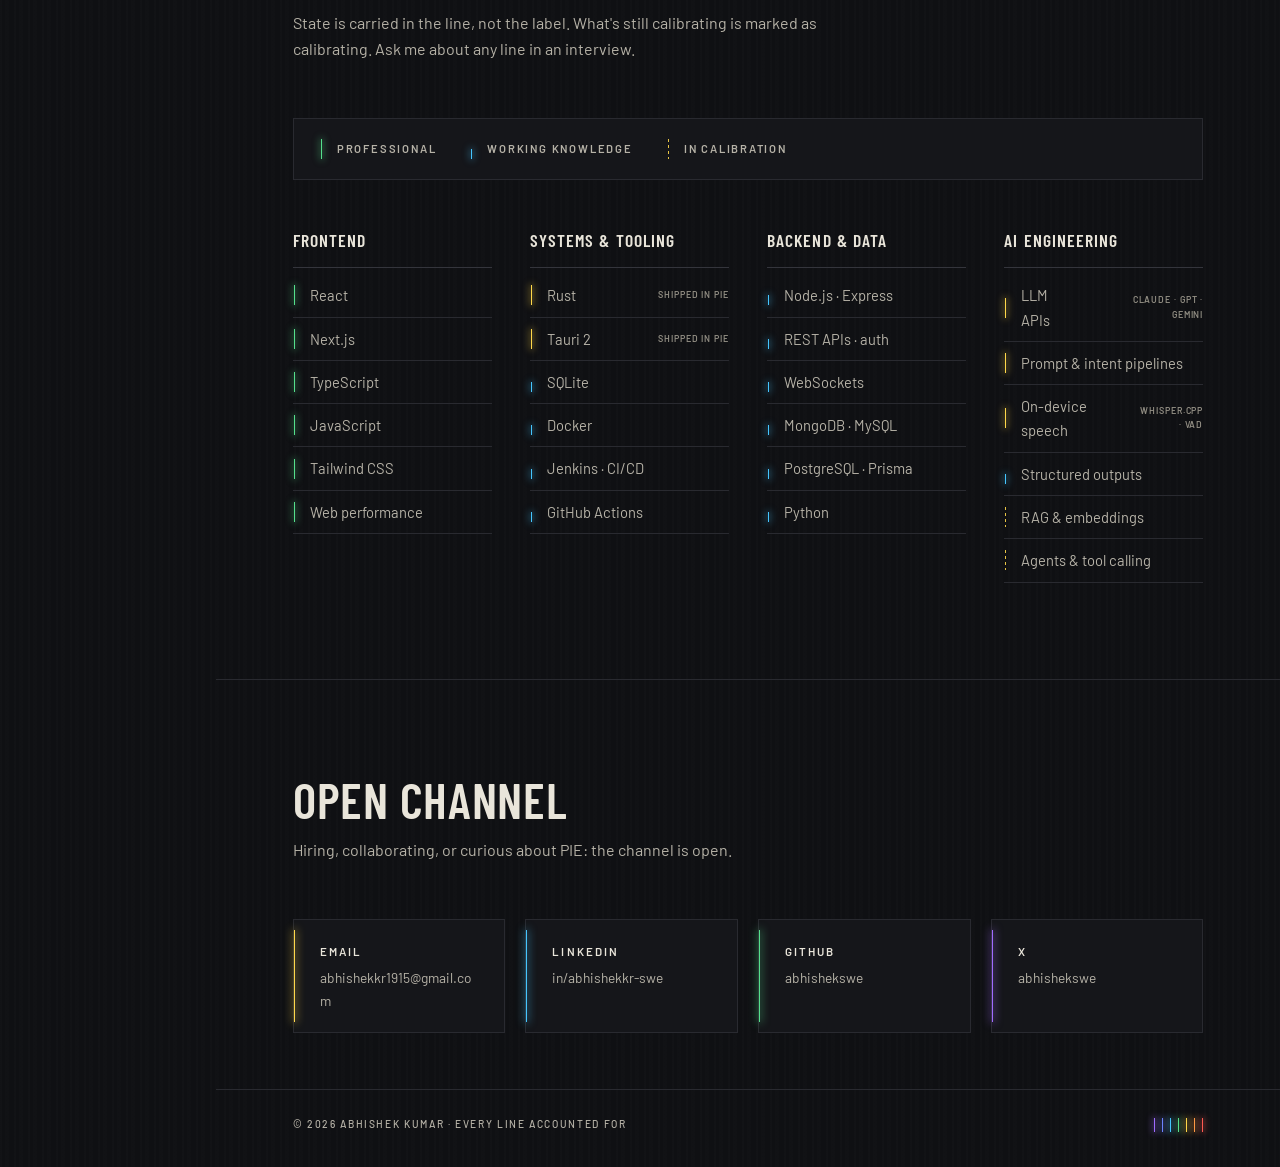
==== commit 7cb6a5a8: "Update X/LinkedIn links and Person sameAs to unified handles" ====
--- a/index.html
+++ b/index.html
@@ -3,8 +3,38 @@
 <head>
 <meta charset="UTF-8">
 <meta name="viewport" content="width=device-width, initial-scale=1.0">
-<title>Abhishek Kumar — Software Engineer</title>
-<meta name="description" content="Software engineer with 4+ years of React, Next.js & TypeScript in production, building local-first AI developer tools — including PIE, an on-device voice→prompt engine in Rust.">
+<title>Abhishek Kumar (abhishekswe) — Software Engineer · React, Next.js, Rust</title>
+<meta name="description" content="Abhishek Kumar (abhishekswe) — software engineer in Gurugram with 4+ years of React, Next.js & TypeScript in production, building local-first AI developer tools including PIE, an on-device voice→prompt engine in Rust.">
+<link rel="canonical" href="https://abhishekswe.github.io/">
+<meta property="og:type" content="profile">
+<meta property="og:title" content="Abhishek Kumar (abhishekswe) — Software Engineer">
+<meta property="og:description" content="4+ years of React, Next.js & TypeScript in production. Building local-first AI developer tools in Rust.">
+<meta property="og:url" content="https://abhishekswe.github.io/">
+<meta property="og:image" content="https://avatars.githubusercontent.com/u/111110855">
+<meta name="twitter:card" content="summary">
+<meta name="twitter:title" content="Abhishek Kumar (abhishekswe) — Software Engineer">
+<meta name="twitter:description" content="4+ years of React, Next.js & TypeScript in production. Building local-first AI developer tools in Rust.">
+<meta name="twitter:image" content="https://avatars.githubusercontent.com/u/111110855">
+<script type="application/ld+json">
+{
+  "@context": "https://schema.org",
+  "@type": "Person",
+  "name": "Abhishek Kumar",
+  "alternateName": "abhishekswe",
+  "url": "https://abhishekswe.github.io/",
+  "image": "https://avatars.githubusercontent.com/u/111110855",
+  "jobTitle": "Software Engineer",
+  "worksFor": { "@type": "Organization", "name": "Forchunex IT Consultancy" },
+  "address": { "@type": "PostalAddress", "addressLocality": "Gurugram", "addressCountry": "IN" },
+  "email": "mailto:abhishekkr1915@gmail.com",
+  "knowsAbout": ["React", "Next.js", "TypeScript", "JavaScript", "Rust", "Tauri", "GraphQL", "AI engineering", "speech-to-text", "frontend development"],
+  "sameAs": [
+    "https://github.com/abhishekswe",
+    "https://www.linkedin.com/in/abhishekkr-swe/",
+    "https://x.com/abhishekswe"
+  ]
+}
+</script>
 <link rel="preconnect" href="https://fonts.googleapis.com">
 <link rel="preconnect" href="https://fonts.gstatic.com" crossorigin>
 <link href="https://fonts.googleapis.com/css2?family=Barlow:wght@400;500;600&family=Barlow+Condensed:wght@500;600;700&display=swap" rel="stylesheet">
@@ -572,9 +602,9 @@
   <p class="lede">Hiring, collaborating, or curious about PIE: the channel is open.</p>
   <div class="chan-grid">
     <a class="chan" style="--c:var(--nm589)" href="mailto:abhishekkr1915@gmail.com"><b>Email</b><span>abhishekkr1915@gmail.com</span></a>
-    <a class="chan" style="--c:var(--nm486)" href="https://www.linkedin.com/in/abhishek1915/" target="_blank" rel="noopener"><b>LinkedIn</b><span>in/abhishek1915</span></a>
+    <a class="chan" style="--c:var(--nm486)" href="https://www.linkedin.com/in/abhishekkr-swe/" target="_blank" rel="noopener"><b>LinkedIn</b><span>in/abhishekkr-swe</span></a>
     <a class="chan" style="--c:var(--nm546)" href="https://github.com/abhishekswe" target="_blank" rel="noopener"><b>GitHub</b><span>abhishekswe</span></a>
-    <a class="chan" style="--c:var(--nm405)" href="https://twitter.com/abhishekkr1915" target="_blank" rel="noopener"><b>X</b><span>abhishekkr1915</span></a>
+    <a class="chan" style="--c:var(--nm405)" href="https://x.com/abhishekswe" target="_blank" rel="noopener"><b>X</b><span>abhishekswe</span></a>
   </div>
 </section>
 
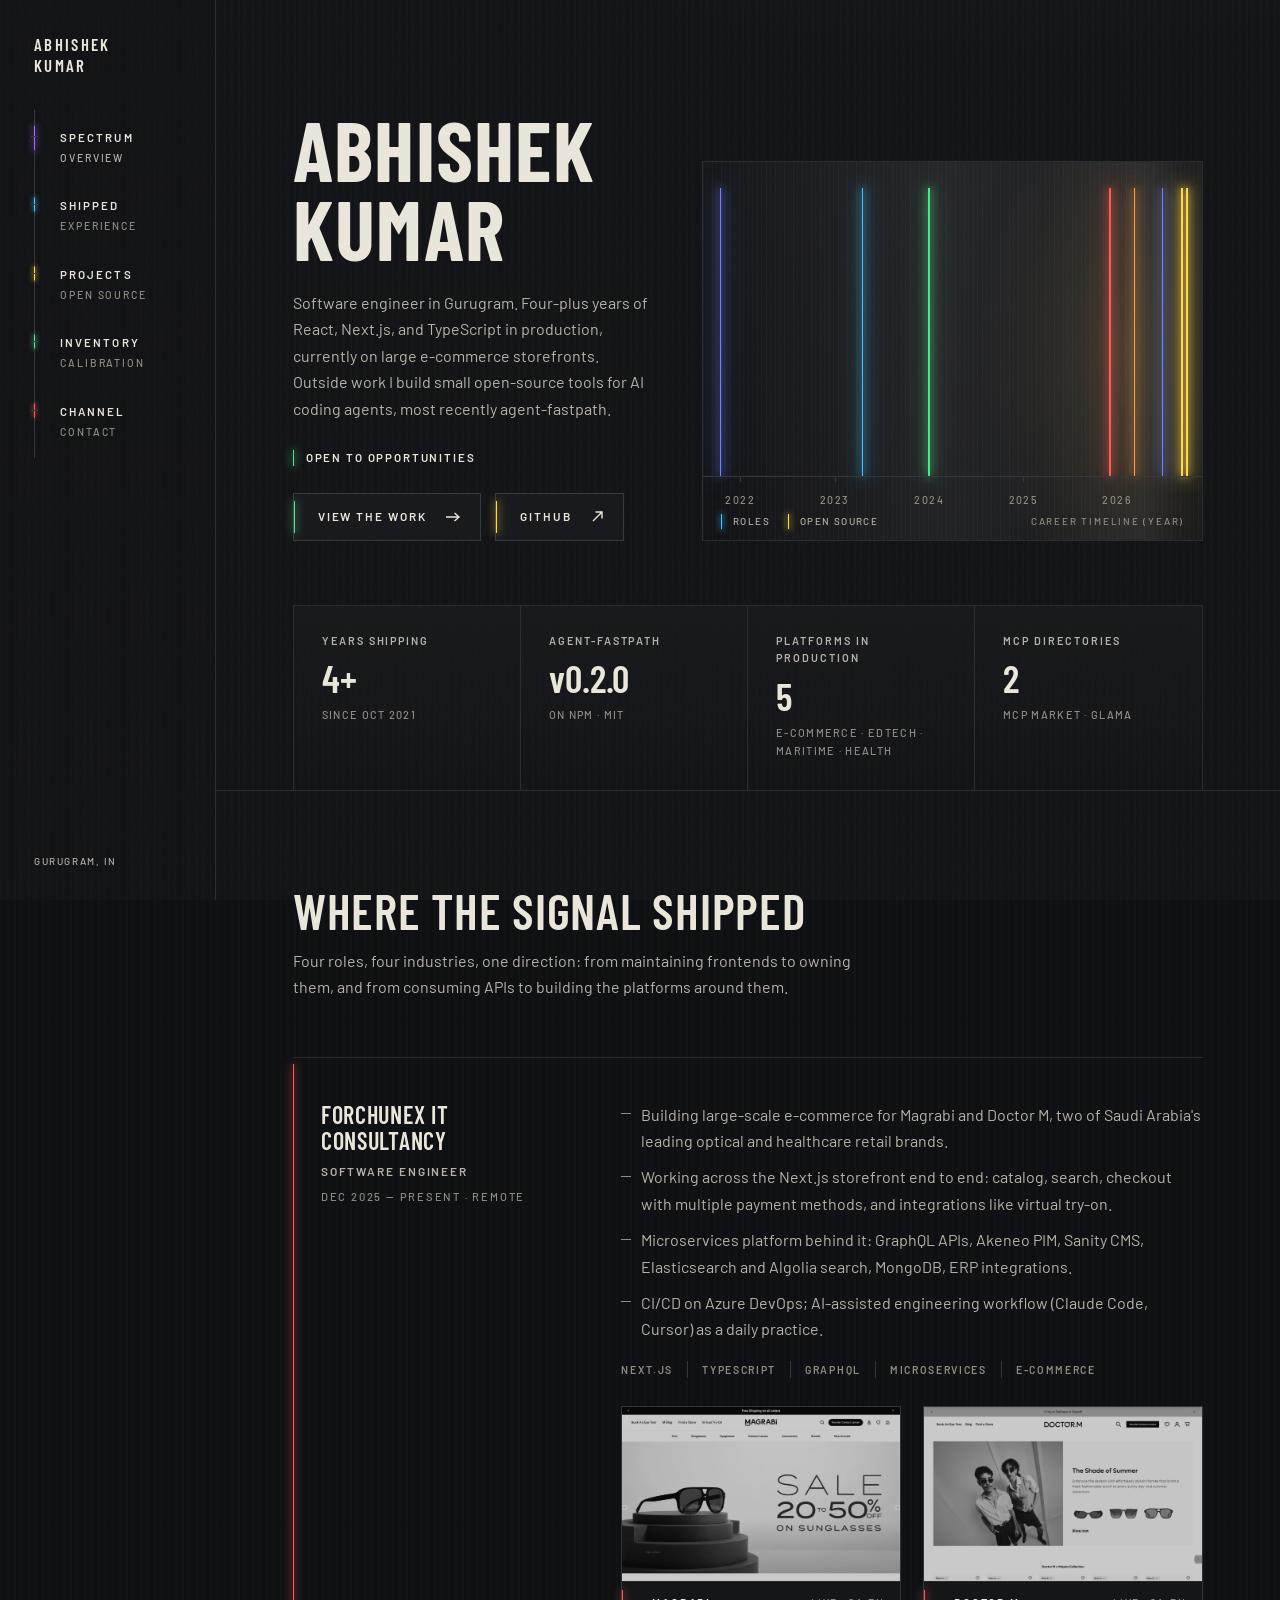
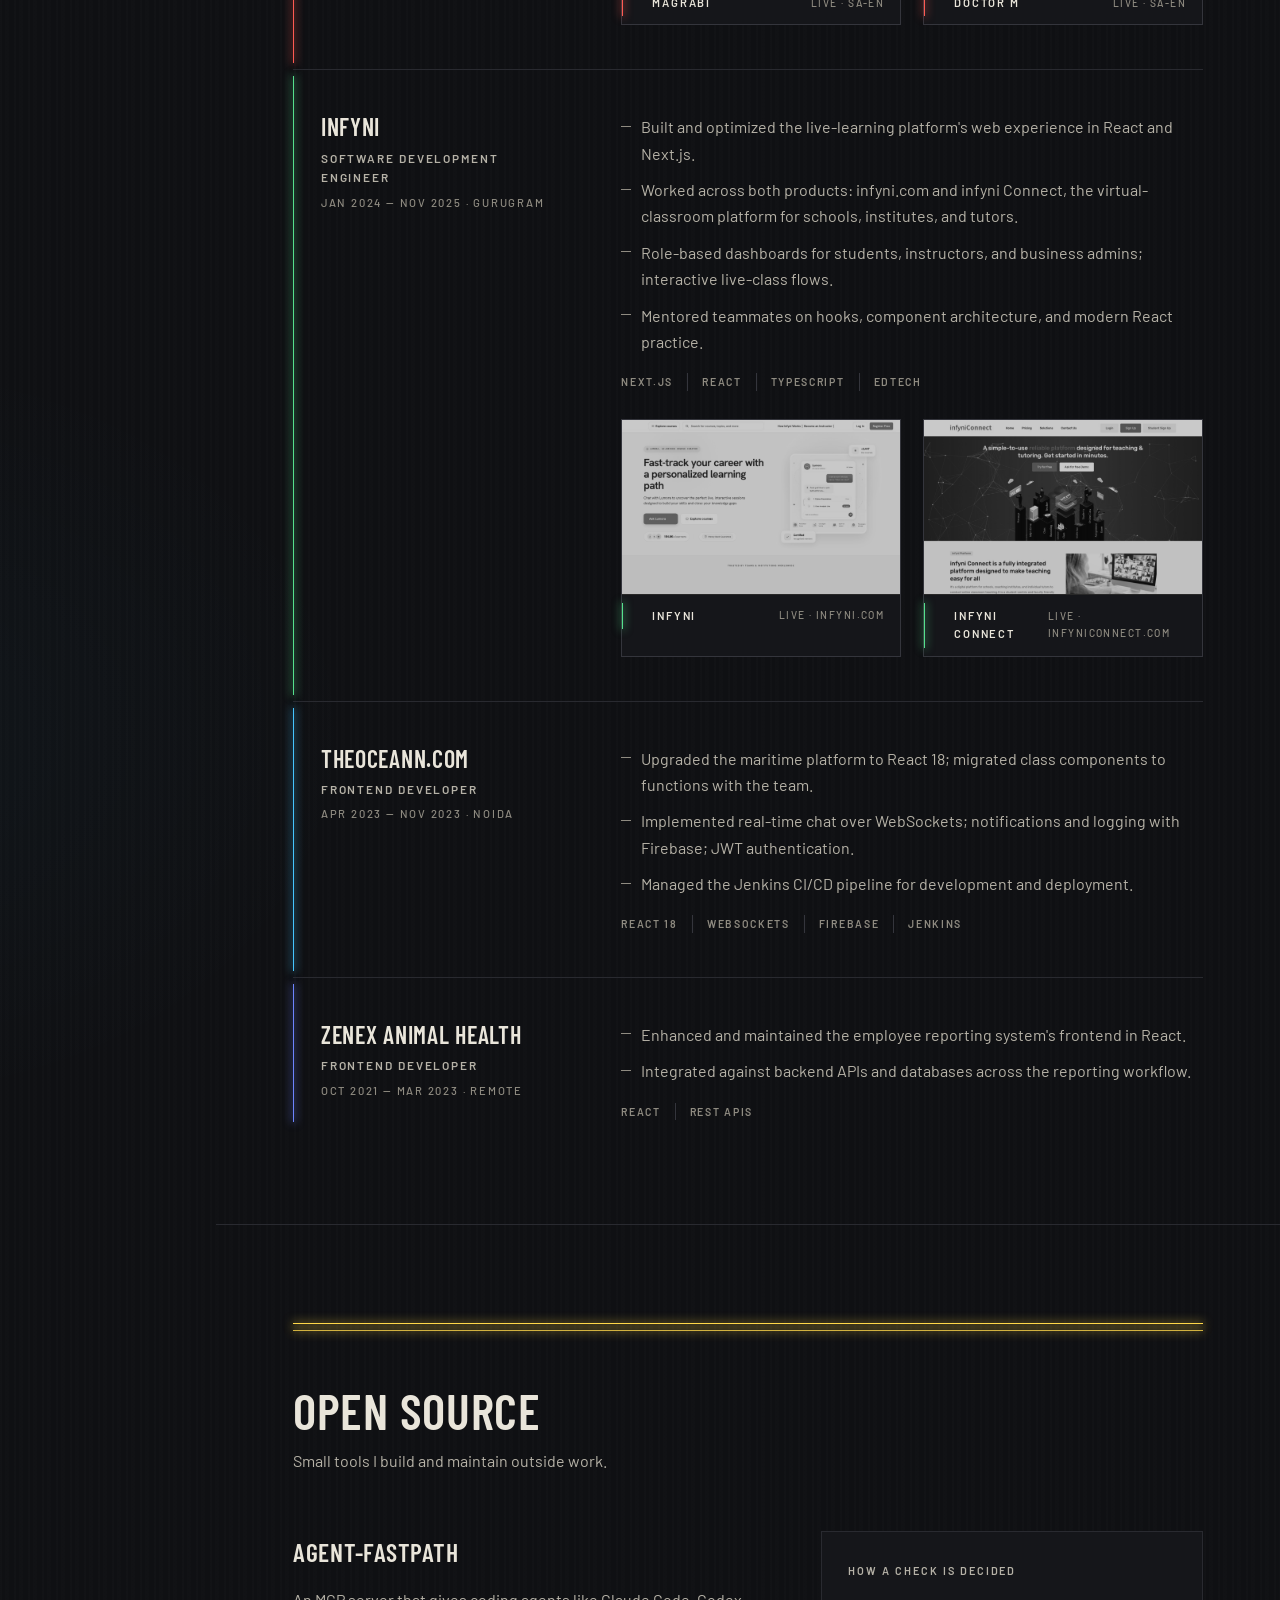
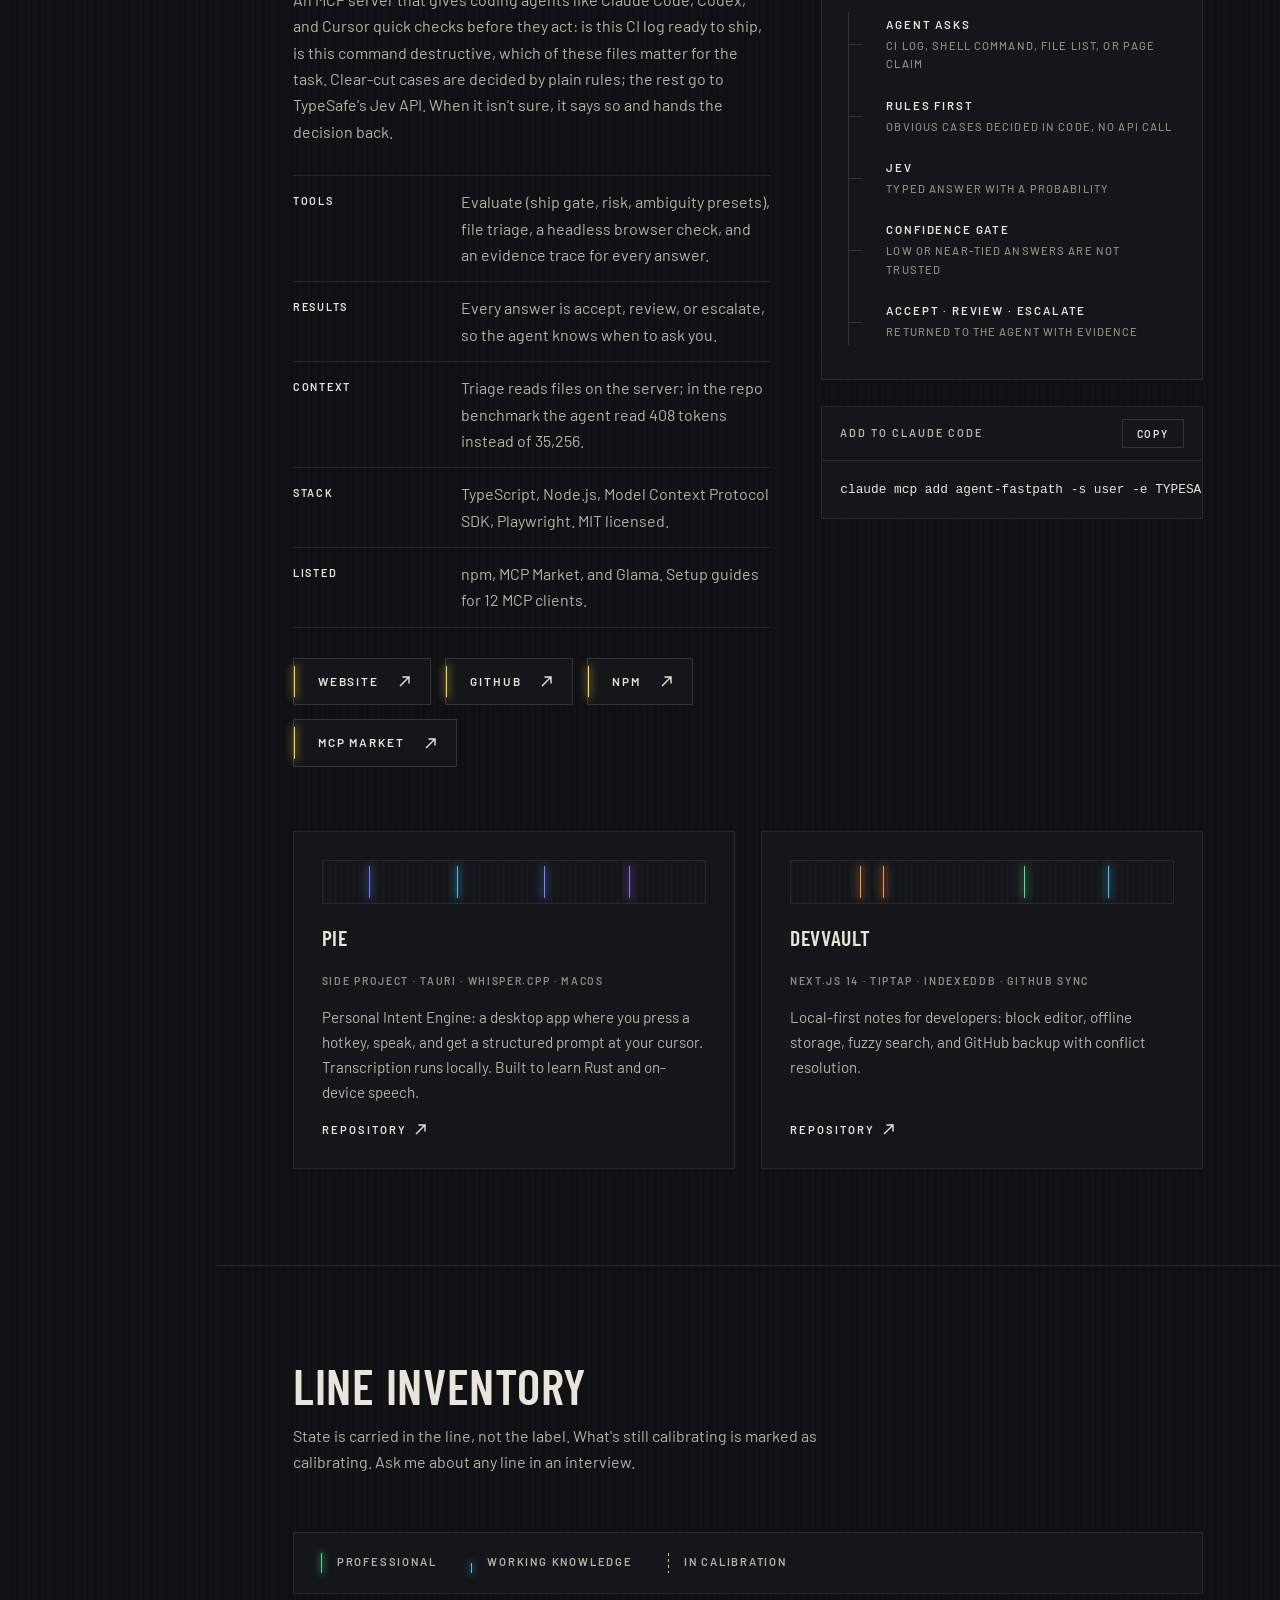
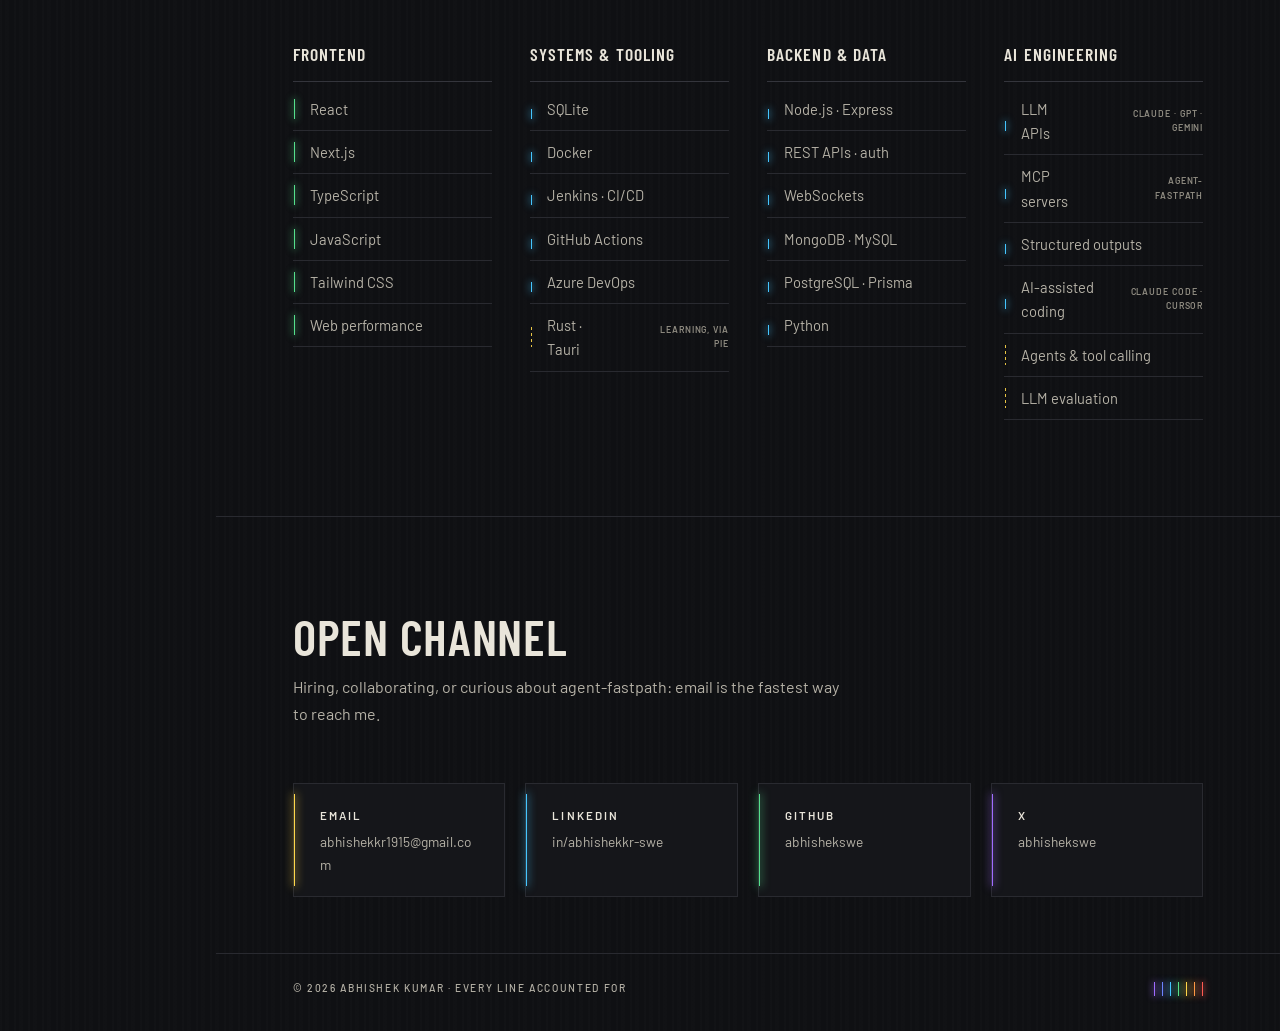
==== commit 70baecbb: "Lead with agent-fastpath, tone down PIE, drop VoiceNote" ====
--- a/index.html
+++ b/index.html
@@ -3,35 +3,66 @@
 <head>
 <meta charset="UTF-8">
 <meta name="viewport" content="width=device-width, initial-scale=1.0">
-<title>Abhishek Kumar (abhishekswe) — Software Engineer · React, Next.js, Rust</title>
-<meta name="description" content="Abhishek Kumar (abhishekswe) — software engineer in Gurugram with 4+ years of React, Next.js & TypeScript in production, building local-first AI developer tools including PIE, an on-device voice→prompt engine in Rust.">
+<title>Abhishek Kumar (abhishekswe) — Software Engineer, React/Next.js</title>
+<meta name="description" content="Abhishek Kumar (abhishekswe), software engineer in Gurugram. 4+ years of React, Next.js and TypeScript in production. Maintains agent-fastpath, an open-source MCP server for coding agents.">
 <link rel="canonical" href="https://abhishekswe.github.io/">
+<link rel="icon" href="favicon.svg" type="image/svg+xml">
+<link rel="apple-touch-icon" href="apple-touch-icon.png">
 <meta property="og:type" content="profile">
+<meta property="og:site_name" content="Abhishek Kumar (abhishekswe)">
 <meta property="og:title" content="Abhishek Kumar (abhishekswe) — Software Engineer">
-<meta property="og:description" content="4+ years of React, Next.js & TypeScript in production. Building local-first AI developer tools in Rust.">
+<meta property="og:description" content="4+ years of React, Next.js and TypeScript in production. Maintainer of agent-fastpath, an open-source MCP server for coding agents.">
 <meta property="og:url" content="https://abhishekswe.github.io/">
-<meta property="og:image" content="https://avatars.githubusercontent.com/u/111110855">
-<meta name="twitter:card" content="summary">
+<meta property="og:image" content="https://abhishekswe.github.io/assets/og.png">
+<meta property="og:image:width" content="1200">
+<meta property="og:image:height" content="630">
+<meta property="og:image:alt" content="Abhishek Kumar (abhishekswe), software engineer. React, Next.js, TypeScript. Maintainer of agent-fastpath.">
+<meta name="twitter:card" content="summary_large_image">
+<meta name="twitter:site" content="@abhishekswe">
 <meta name="twitter:title" content="Abhishek Kumar (abhishekswe) — Software Engineer">
-<meta name="twitter:description" content="4+ years of React, Next.js & TypeScript in production. Building local-first AI developer tools in Rust.">
-<meta name="twitter:image" content="https://avatars.githubusercontent.com/u/111110855">
+<meta name="twitter:description" content="4+ years of React, Next.js and TypeScript in production. Maintainer of agent-fastpath, an open-source MCP server for coding agents.">
+<meta name="twitter:image" content="https://abhishekswe.github.io/assets/og.png">
 <script type="application/ld+json">
 {
   "@context": "https://schema.org",
-  "@type": "Person",
-  "name": "Abhishek Kumar",
-  "alternateName": "abhishekswe",
-  "url": "https://abhishekswe.github.io/",
-  "image": "https://avatars.githubusercontent.com/u/111110855",
-  "jobTitle": "Software Engineer",
-  "worksFor": { "@type": "Organization", "name": "Forchunex IT Consultancy" },
-  "address": { "@type": "PostalAddress", "addressLocality": "Gurugram", "addressCountry": "IN" },
-  "email": "mailto:abhishekkr1915@gmail.com",
-  "knowsAbout": ["React", "Next.js", "TypeScript", "JavaScript", "Rust", "Tauri", "GraphQL", "AI engineering", "speech-to-text", "frontend development"],
-  "sameAs": [
-    "https://github.com/abhishekswe",
-    "https://www.linkedin.com/in/abhishekkr-swe/",
-    "https://x.com/abhishekswe"
+  "@graph": [
+    {
+      "@type": "Person",
+      "@id": "https://abhishekswe.github.io/#person",
+      "name": "Abhishek Kumar",
+      "alternateName": "abhishekswe",
+      "url": "https://abhishekswe.github.io/",
+      "image": "https://avatars.githubusercontent.com/u/111110855",
+      "description": "Software engineer in Gurugram, India, working with React, Next.js and TypeScript. Maintainer of agent-fastpath, an open-source MCP server for AI coding agents.",
+      "jobTitle": "Software Engineer",
+      "worksFor": { "@type": "Organization", "name": "Forchunex IT Consultancy" },
+      "address": { "@type": "PostalAddress", "addressLocality": "Gurugram", "addressCountry": "IN" },
+      "email": "mailto:abhishekkr1915@gmail.com",
+      "knowsAbout": ["React", "Next.js", "TypeScript", "JavaScript", "GraphQL", "frontend development", "e-commerce", "Model Context Protocol", "MCP servers", "AI coding agents", "LLM applications"],
+      "sameAs": [
+        "https://github.com/abhishekswe",
+        "https://www.linkedin.com/in/abhishekkr-swe/",
+        "https://x.com/abhishekswe",
+        "https://glama.ai/mcp/servers?query=author%3Aabhishekswe"
+      ]
+    },
+    {
+      "@type": "SoftwareSourceCode",
+      "@id": "https://abhishekswe.github.io/agent-fastpath/#software",
+      "name": "agent-fastpath",
+      "description": "Open-source MCP server that gives coding agents such as Claude Code, Codex and Cursor quick checks before they act: ship gates on CI logs, risk checks on commands, file triage and browser verification.",
+      "url": "https://abhishekswe.github.io/agent-fastpath/",
+      "codeRepository": "https://github.com/abhishekswe/agent-fastpath",
+      "programmingLanguage": "TypeScript",
+      "runtimePlatform": "Node.js",
+      "license": "https://opensource.org/licenses/MIT",
+      "author": { "@id": "https://abhishekswe.github.io/#person" },
+      "sameAs": [
+        "https://www.npmjs.com/package/agent-fastpath",
+        "https://mcpmarket.com/server/agent-fastpath",
+        "https://glama.ai/mcp/servers/abhishekswe/agent-fastpath"
+      ]
+    }
   ]
 }
 </script>
@@ -197,12 +228,14 @@
   .mat.single{max-width:640px}
 
   /* ---------- PIE ---------- */
-  #pie .doublet{height:12px;position:relative;margin-bottom:54px}
-  #pie .doublet::before,#pie .doublet::after{content:"";position:absolute;left:0;right:0;height:1px;background:var(--nm589);box-shadow:0 0 10px 1px rgba(255,216,74,.55)}
-  #pie .doublet::before{top:2px}
-  #pie .doublet::after{top:9px;opacity:.8}
+  .doublet{height:12px;position:relative;margin-bottom:54px}
+  .doublet::before,.doublet::after{content:"";position:absolute;left:0;right:0;height:1px;background:var(--nm589);box-shadow:0 0 10px 1px rgba(255,216,74,.55)}
+  .doublet::before{top:2px}
+  .doublet::after{top:9px;opacity:.8}
   .pie-grid{display:grid;grid-template-columns:5fr 4fr;gap:clamp(32px,4vw,80px);align-items:start}
   .pie-grid>div{min-width:0}
+  .feat-title{font-family:var(--font-c);font-weight:600;font-size:1.6rem;text-transform:uppercase;letter-spacing:.03em;margin-bottom:14px}
+  #projects .proj-grid{margin-top:64px}
   .pie-facts{list-style:none;margin-top:30px;border-top:1px solid var(--hairline)}
   .pie-facts li{display:grid;grid-template-columns:150px 1fr;gap:18px;padding:13px 0;border-bottom:1px solid var(--hairline);color:var(--ink-dim)}
   .pie-facts b{font-weight:600;font-size:.68rem;letter-spacing:.16em;text-transform:uppercase;color:var(--ink);padding-top:3px}
@@ -303,10 +336,10 @@
 OWN-WORLD: charcoal continuum ground with grain and faint banding; bone Barlow/Barlow Condensed
 caps ranked by tracking and ink; colour only as seven glowing 1px emission lines
 (405/436/486/546/589/615/656nm); dashed borders mark active state; images matted grayscale in graphite.
-STORY: a recruiter reads "4+ years shipped, frontend to Rust/AI, honest about what's still
-calibrating" and opens PIE or makes contact.
+STORY: a recruiter reads "4+ years shipped in React/Next.js, maintains a small open-source MCP
+server, honest about what's still calibrating" and opens agent-fastpath or makes contact.
 FIRST VIEWPORT: name in condensed bone caps left; right, the career spectrum plate — lines
-settling onto a 2021–2026 axis, PIE as the doubled sodium line; status + two actions beneath the copy.
+settling onto a 2021–2026 axis, agent-fastpath as the doubled sodium line; status + two actions beneath the copy.
 FORM: emission-line rail (operate-c-emission-line-rail), chosen from dealt challengers over
 grounded candidate 3; seed key 74d7fe19.
 FINISH: unreviewed and undocumented is unfinished; this build ends with the finish review,
@@ -318,7 +351,7 @@
   <a class="brand" href="#spectrum">Abhishek Kumar</a>
   <nav aria-label="Sections">
     <a href="#work">Work</a>
-    <a href="#pie">PIE</a>
+    <a href="#projects">Projects</a>
     <a href="#skills">Skills</a>
     <a href="#contact">Contact</a>
   </nav>
@@ -329,8 +362,7 @@
   <nav aria-label="Sections">
     <a href="#spectrum" style="--c:var(--nm405)"><span class="t1">Spectrum</span><span class="t2">Overview</span></a>
     <a href="#work" style="--c:var(--nm486)"><span class="t1">Shipped</span><span class="t2">Experience</span></a>
-    <a href="#pie" style="--c:var(--nm589)"><span class="t1">PIE</span><span class="t2">Featured</span></a>
-    <a href="#projects" style="--c:var(--nm615)"><span class="t1">Projects</span><span class="t2">Active</span></a>
+    <a href="#projects" style="--c:var(--nm589)"><span class="t1">Projects</span><span class="t2">Open source</span></a>
     <a href="#skills" style="--c:var(--nm546)"><span class="t1">Inventory</span><span class="t2">Calibration</span></a>
     <a href="#contact" style="--c:var(--nm656)"><span class="t1">Channel</span><span class="t2">Contact</span></a>
   </nav>
@@ -343,9 +375,9 @@
   <div class="hero-grid">
     <div class="hero-copy">
       <h1>Abhishek Kumar</h1>
-      <p class="measure">Software engineer. Four-plus years of React, Next.js, and TypeScript in
-      production, now also building local-first AI developer tools in Rust. Every line on this
-      plate is real, shipped work.</p>
+      <p class="measure">Software engineer in Gurugram. Four-plus years of React, Next.js, and
+      TypeScript in production, currently on large e-commerce storefronts. Outside work I build
+      small open-source tools for AI coding agents, most recently <span style="white-space:nowrap">agent-fastpath</span>.</p>
       <div class="status"><span class="dotline" aria-hidden="true"></span><span class="caps">Open to opportunities</span></div>
       <div class="hero-ctas">
         <a class="btn" style="--c:var(--nm546)" href="#work">View the work<span class="arrow"><svg width="14" height="10" viewBox="0 0 14 10" fill="none" stroke="currentColor" stroke-width="1.4"><path d="M0 5h12M8.5 1 13 5l-4.5 4"/></svg></span></a>
@@ -360,15 +392,15 @@
         <a class="sline" style="--x:45.3;--c:var(--nm546);--i:2;--w:1.5px" href="#job-infyni"><i></i><span class="tip">Infyni · SDE · 2024—25</span></a>
         <a class="sline" style="--x:81.5;--c:var(--nm656);--i:3;--w:1.5px" href="#job-forchunex"><i></i><span class="tip">Forchunex · Magrabi / Doctor M · now</span></a>
         <a class="sline" style="--x:86.5;--c:var(--nm615);--i:4" href="#projects"><i></i><span class="tip">DevVault · 2026</span></a>
-        <a class="sline" style="--x:89;--c:var(--nm436);--i:5" href="#projects"><i></i><span class="tip">VoiceNote AI · 2026</span></a>
-        <a class="sline pair" style="--x:94;--c:var(--nm589);--i:6;--w:1.5px" href="#pie"><i></i><i></i><span class="tip">PIE · v0.5.0 · the doubled line</span></a>
+        <a class="sline" style="--x:92;--c:var(--nm436);--i:5" href="#projects"><i></i><span class="tip">PIE · side project · 2026</span></a>
+        <a class="sline pair" style="--x:96;--c:var(--nm589);--i:6;--w:1.5px" href="#fastpath"><i></i><i></i><span class="tip">agent-fastpath · 2026</span></a>
       </div>
       <div class="spec-axis" aria-hidden="true">
         <span class="yr" style="--x:7.5">2022</span><span class="yr" style="--x:26.4">2023</span><span class="yr" style="--x:45.3">2024</span><span class="yr" style="--x:64.2">2025</span><span class="yr" style="--x:83">2026</span>
       </div>
       <div class="spec-key" aria-hidden="true">
         <span style="--c:var(--nm486)">Roles</span>
-        <span style="--c:var(--nm589)">PIE — flagship</span>
+        <span style="--c:var(--nm589)">Open source</span>
       </div>
       <figcaption class="spec-caption">Career timeline (year)</figcaption>
     </figure>
@@ -376,9 +408,9 @@
 
   <div class="stats">
     <div class="stat"><div class="k">Years shipping</div><div class="v">4+</div><div class="s">since Oct 2021</div></div>
-    <div class="stat"><div class="k">PIE latest tag</div><div class="v">v0.5.0</div><div class="s">signed · Homebrew tap</div></div>
+    <div class="stat"><div class="k">agent-fastpath</div><div class="v">v0.2.0</div><div class="s">on npm · MIT</div></div>
     <div class="stat"><div class="k">Platforms in production</div><div class="v">5</div><div class="s">e-commerce · edtech · maritime · health</div></div>
-    <div class="stat"><div class="k">Audio leaving the device</div><div class="v">0%</div><div class="s">whisper.cpp, on-device</div></div>
+    <div class="stat"><div class="k">MCP directories</div><div class="v">2</div><div class="s">MCP Market · Glama</div></div>
   </div>
 </section>
 
@@ -473,68 +505,65 @@
   </article>
 </section>
 
-<section id="pie">
+<section id="projects">
   <div class="doublet" aria-hidden="true"></div>
-  <h2>The doubled line — PIE</h2>
-  <div class="pie-grid">
+  <h2>Open source</h2>
+  <p class="lede">Small tools I build and maintain outside work.</p>
+  <div class="pie-grid" id="fastpath">
     <div>
-      <p class="measure">Personal Intent Engine: press a global hotkey in any application, speak
-      naturally, and a structured, production-ready prompt lands at your cursor. Transcription,
-      correction, and intent extraction all happen on this side of the network. Audio never
-      leaves the machine.</p>
+      <h3 class="feat-title">agent-fastpath</h3>
+      <p class="measure">An MCP server that gives coding agents like Claude Code, Codex, and Cursor
+      quick checks before they act: is this CI log ready to ship, is this command destructive,
+      which of these files matter for the task. Clear-cut cases are decided by plain rules; the
+      rest go to TypeSafe's Jev API. When it isn't sure, it says so and hands the decision back.</p>
       <ul class="pie-facts">
-        <li><b>Stack</b><span>Rust · Tauri 2 · Svelte 5. Ships as a desktop app, a CLI, and a Rust crate.</span></li>
-        <li><b>Speech</b><span>whisper.cpp with Metal acceleration, gated by Silero voice-activity detection.</span></li>
-        <li><b>Corrector</b><span>Layered pronunciation correction for developer jargon ("next jazz" → Next.js): built-in dictionary, personal vocabulary, and an opt-in AI pass, with a context-gated phonetic tier so ordinary words are never falsely corrected.</span></li>
-        <li><b>Testing</b><span>Integration suite with a mock-LLM harness, VAD tests, and a corrector-pipeline suite; intent-extraction results documented in-repo.</span></li>
-        <li><b>Release</b><span>Signed builds, one-line installer, Homebrew tap, local SQLite history.</span></li>
+        <li><b>Tools</b><span>Evaluate (ship gate, risk, ambiguity presets), file triage, a headless browser check, and an evidence trace for every answer.</span></li>
+        <li><b>Results</b><span>Every answer is accept, review, or escalate, so the agent knows when to ask you.</span></li>
+        <li><b>Context</b><span>Triage reads files on the server; in the repo benchmark the agent read 408 tokens instead of 35,256.</span></li>
+        <li><b>Stack</b><span>TypeScript, Node.js, Model Context Protocol SDK, Playwright. MIT licensed.</span></li>
+        <li><b>Listed</b><span>npm, MCP Market, and Glama. Setup guides for 12 MCP clients.</span></li>
       </ul>
       <div class="pie-links">
-        <a class="btn" style="--c:var(--nm589)" href="https://github.com/abhishekswe/personal-intent-engine" target="_blank" rel="noopener">GitHub<span class="arrow"><svg width="11" height="11" viewBox="0 0 11 11" fill="none" stroke="currentColor" stroke-width="1.4"><path d="M1 10 10 1M3.5 1H10v6.5"/></svg></span></a>
-        <a class="btn" style="--c:var(--nm589)" href="https://github.com/abhishekswe/personal-intent-engine/releases" target="_blank" rel="noopener">Releases · v0.5.0<span class="arrow"><svg width="11" height="11" viewBox="0 0 11 11" fill="none" stroke="currentColor" stroke-width="1.4"><path d="M1 10 10 1M3.5 1H10v6.5"/></svg></span></a>
-        <a class="btn" style="--c:var(--nm589)" href="https://github.com/abhishekswe/homebrew-pie" target="_blank" rel="noopener">Homebrew tap<span class="arrow"><svg width="11" height="11" viewBox="0 0 11 11" fill="none" stroke="currentColor" stroke-width="1.4"><path d="M1 10 10 1M3.5 1H10v6.5"/></svg></span></a>
+        <a class="btn" style="--c:var(--nm589)" href="https://abhishekswe.github.io/agent-fastpath/">Website<span class="arrow"><svg width="11" height="11" viewBox="0 0 11 11" fill="none" stroke="currentColor" stroke-width="1.4"><path d="M1 10 10 1M3.5 1H10v6.5"/></svg></span></a>
+        <a class="btn" style="--c:var(--nm589)" href="https://github.com/abhishekswe/agent-fastpath" target="_blank" rel="noopener">GitHub<span class="arrow"><svg width="11" height="11" viewBox="0 0 11 11" fill="none" stroke="currentColor" stroke-width="1.4"><path d="M1 10 10 1M3.5 1H10v6.5"/></svg></span></a>
+        <a class="btn" style="--c:var(--nm589)" href="https://www.npmjs.com/package/agent-fastpath" target="_blank" rel="noopener">npm<span class="arrow"><svg width="11" height="11" viewBox="0 0 11 11" fill="none" stroke="currentColor" stroke-width="1.4"><path d="M1 10 10 1M3.5 1H10v6.5"/></svg></span></a>
+        <a class="btn" style="--c:var(--nm589)" href="https://mcpmarket.com/server/agent-fastpath" target="_blank" rel="noopener">MCP Market<span class="arrow"><svg width="11" height="11" viewBox="0 0 11 11" fill="none" stroke="currentColor" stroke-width="1.4"><path d="M1 10 10 1M3.5 1H10v6.5"/></svg></span></a>
       </div>
     </div>
     <div>
       <div class="pipeline">
-        <div class="pl-title">Signal path</div>
+        <div class="pl-title">How a check is decided</div>
         <div class="pipe">
-          <div class="stage"><b>Spoken thought</b><span>global hotkey, any app</span></div>
-          <div class="ondevice"><i>On-device</i>
-            <div class="stage"><b>Silero VAD</b><span>speech boundaries</span></div>
-            <div class="stage"><b>whisper.cpp</b><span>Metal-accelerated transcription</span></div>
-            <div class="stage"><b>Pronunciation corrector</b><span>dictionary → your vocabulary → phonetic tier</span></div>
-            <div class="stage"><b>Intent engine</b><span>objective · constraints · mode</span></div>
-          </div>
-          <div class="stage"><b>Structured prompt</b><span>pasted at cursor, or routed to an LLM</span></div>
+          <div class="stage"><b>Agent asks</b><span>CI log, shell command, file list, or page claim</span></div>
+          <div class="stage"><b>Rules first</b><span>obvious cases decided in code, no API call</span></div>
+          <div class="stage"><b>Jev</b><span>typed answer with a probability</span></div>
+          <div class="stage"><b>Confidence gate</b><span>low or near-tied answers are not trusted</span></div>
+          <div class="stage"><b>accept · review · escalate</b><span>returned to the agent with evidence</span></div>
         </div>
       </div>
       <div class="install">
-        <div class="head"><b>Install — macOS (Apple Silicon)</b><button type="button" id="copybtn" aria-label="Copy install command">Copy</button></div>
-        <code id="installcmd">curl -fsSL https://raw.githubusercontent.com/abhishekswe/personal-intent-engine/main/scripts/install.sh | bash</code>
+        <div class="head"><b>Add to Claude Code</b><button type="button" id="copybtn" aria-label="Copy install command">Copy</button></div>
+        <code id="installcmd">claude mcp add agent-fastpath -s user -e TYPESAFE_API_KEY=&lt;key&gt; -- npx -y agent-fastpath start</code>
       </div>
     </div>
   </div>
-</section>
-
-<section id="projects">
-  <h2>Also emitting</h2>
-  <p class="lede">Personal projects that stay in active development.</p>
+
   <div class="proj-grid">
+    <a class="proj" href="https://github.com/abhishekswe/personal-intent-engine" target="_blank" rel="noopener">
+      <span class="strip" aria-hidden="true"><i style="--x:12;--c:var(--nm436)"></i><i style="--x:35;--c:var(--nm486)"></i><i style="--x:58;--c:var(--nm436)"></i><i style="--x:80;--c:var(--nm405)"></i></span>
+      <h3>PIE</h3>
+      <span class="meta">Side project · Tauri · whisper.cpp · macOS</span>
+      <p>Personal Intent Engine: a desktop app where you press a hotkey, speak, and get a
+      structured prompt at your cursor. Transcription runs locally. Built to learn Rust and
+      on-device speech.</p>
+      <span class="go">Repository<span class="arrow"><svg width="11" height="11" viewBox="0 0 11 11" fill="none" stroke="currentColor" stroke-width="1.4"><path d="M1 10 10 1M3.5 1H10v6.5"/></svg></span></span>
+    </a>
     <a class="proj" href="https://github.com/abhishekswe/Devvault" target="_blank" rel="noopener">
       <span class="strip" aria-hidden="true"><i style="--x:18;--c:var(--nm615)"></i><i style="--x:24;--c:var(--nm615)"></i><i style="--x:61;--c:var(--nm546)"></i><i style="--x:83;--c:var(--nm486)"></i></span>
       <h3>DevVault</h3>
       <span class="meta">Next.js 14 · TipTap · IndexedDB · GitHub sync</span>
-      <p>Local-first developer knowledge base: block editor, offline storage, fuzzy search with
-      block-level deep links, and GitHub backup with three-way conflict resolution.</p>
-      <span class="go">Repository<span class="arrow"><svg width="11" height="11" viewBox="0 0 11 11" fill="none" stroke="currentColor" stroke-width="1.4"><path d="M1 10 10 1M3.5 1H10v6.5"/></svg></span></span>
-    </a>
-    <a class="proj" href="https://github.com/abhishekswe/voicenote" target="_blank" rel="noopener">
-      <span class="strip" aria-hidden="true"><i style="--x:14;--c:var(--nm436)"></i><i style="--x:39;--c:var(--nm486)"></i><i style="--x:44;--c:var(--nm486)"></i><i style="--x:78;--c:var(--nm405)"></i></span>
-      <h3>VoiceNote AI</h3>
-      <span class="meta">Turborepo · Next.js · Expo · Gemini</span>
-      <p>Cross-platform voice notes: web and mobile apps sharing one typed client. Records speech,
-      transcribes with Gemini, and refines it into original, cleaned, and professional registers.</p>
+      <p>Local-first notes for developers: block editor, offline storage, fuzzy search, and GitHub
+      backup with conflict resolution.</p>
       <span class="go">Repository<span class="arrow"><svg width="11" height="11" viewBox="0 0 11 11" fill="none" stroke="currentColor" stroke-width="1.4"><path d="M1 10 10 1M3.5 1H10v6.5"/></svg></span></span>
     </a>
   </div>
@@ -564,12 +593,12 @@
     <div class="skill-col">
       <h3>Systems &amp; tooling</h3>
       <ul>
-        <li><span class="spec-mark full" style="--mc:var(--nm589)"></span>Rust<small>shipped in PIE</small></li>
-        <li><span class="spec-mark full" style="--mc:var(--nm589)"></span>Tauri 2<small>shipped in PIE</small></li>
         <li><span class="spec-mark half" style="--mc:var(--nm486)"></span>SQLite</li>
         <li><span class="spec-mark half" style="--mc:var(--nm486)"></span>Docker</li>
         <li><span class="spec-mark half" style="--mc:var(--nm486)"></span>Jenkins · CI/CD</li>
         <li><span class="spec-mark half" style="--mc:var(--nm486)"></span>GitHub Actions</li>
+        <li><span class="spec-mark half" style="--mc:var(--nm486)"></span>Azure DevOps</li>
+        <li><span class="spec-mark dash" style="--mc:var(--nm589)"></span>Rust · Tauri<small>learning, via PIE</small></li>
       </ul>
     </div>
     <div class="skill-col">
@@ -586,12 +615,12 @@
     <div class="skill-col">
       <h3>AI engineering</h3>
       <ul>
-        <li><span class="spec-mark full" style="--mc:var(--nm589)"></span>LLM APIs<small>Claude · GPT · Gemini</small></li>
-        <li><span class="spec-mark full" style="--mc:var(--nm589)"></span>Prompt &amp; intent pipelines</li>
-        <li><span class="spec-mark full" style="--mc:var(--nm589)"></span>On-device speech<small>whisper.cpp · VAD</small></li>
+        <li><span class="spec-mark half" style="--mc:var(--nm486)"></span>LLM APIs<small>Claude · GPT · Gemini</small></li>
+        <li><span class="spec-mark half" style="--mc:var(--nm486)"></span>MCP servers<small>agent-fastpath</small></li>
         <li><span class="spec-mark half" style="--mc:var(--nm486)"></span>Structured outputs</li>
-        <li><span class="spec-mark dash" style="--mc:var(--nm589)"></span>RAG &amp; embeddings</li>
+        <li><span class="spec-mark half" style="--mc:var(--nm486)"></span>AI-assisted coding<small>Claude Code · Cursor</small></li>
         <li><span class="spec-mark dash" style="--mc:var(--nm589)"></span>Agents &amp; tool calling</li>
+        <li><span class="spec-mark dash" style="--mc:var(--nm589)"></span>LLM evaluation</li>
       </ul>
     </div>
   </div>
@@ -599,7 +628,7 @@
 
 <section id="contact">
   <h2>Open channel</h2>
-  <p class="lede">Hiring, collaborating, or curious about PIE: the channel is open.</p>
+  <p class="lede">Hiring, collaborating, or curious about agent-fastpath: email is the fastest way to reach me.</p>
   <div class="chan-grid">
     <a class="chan" style="--c:var(--nm589)" href="mailto:abhishekkr1915@gmail.com"><b>Email</b><span>abhishekkr1915@gmail.com</span></a>
     <a class="chan" style="--c:var(--nm486)" href="https://www.linkedin.com/in/abhishekkr-swe/" target="_blank" rel="noopener"><b>LinkedIn</b><span>in/abhishekkr-swe</span></a>
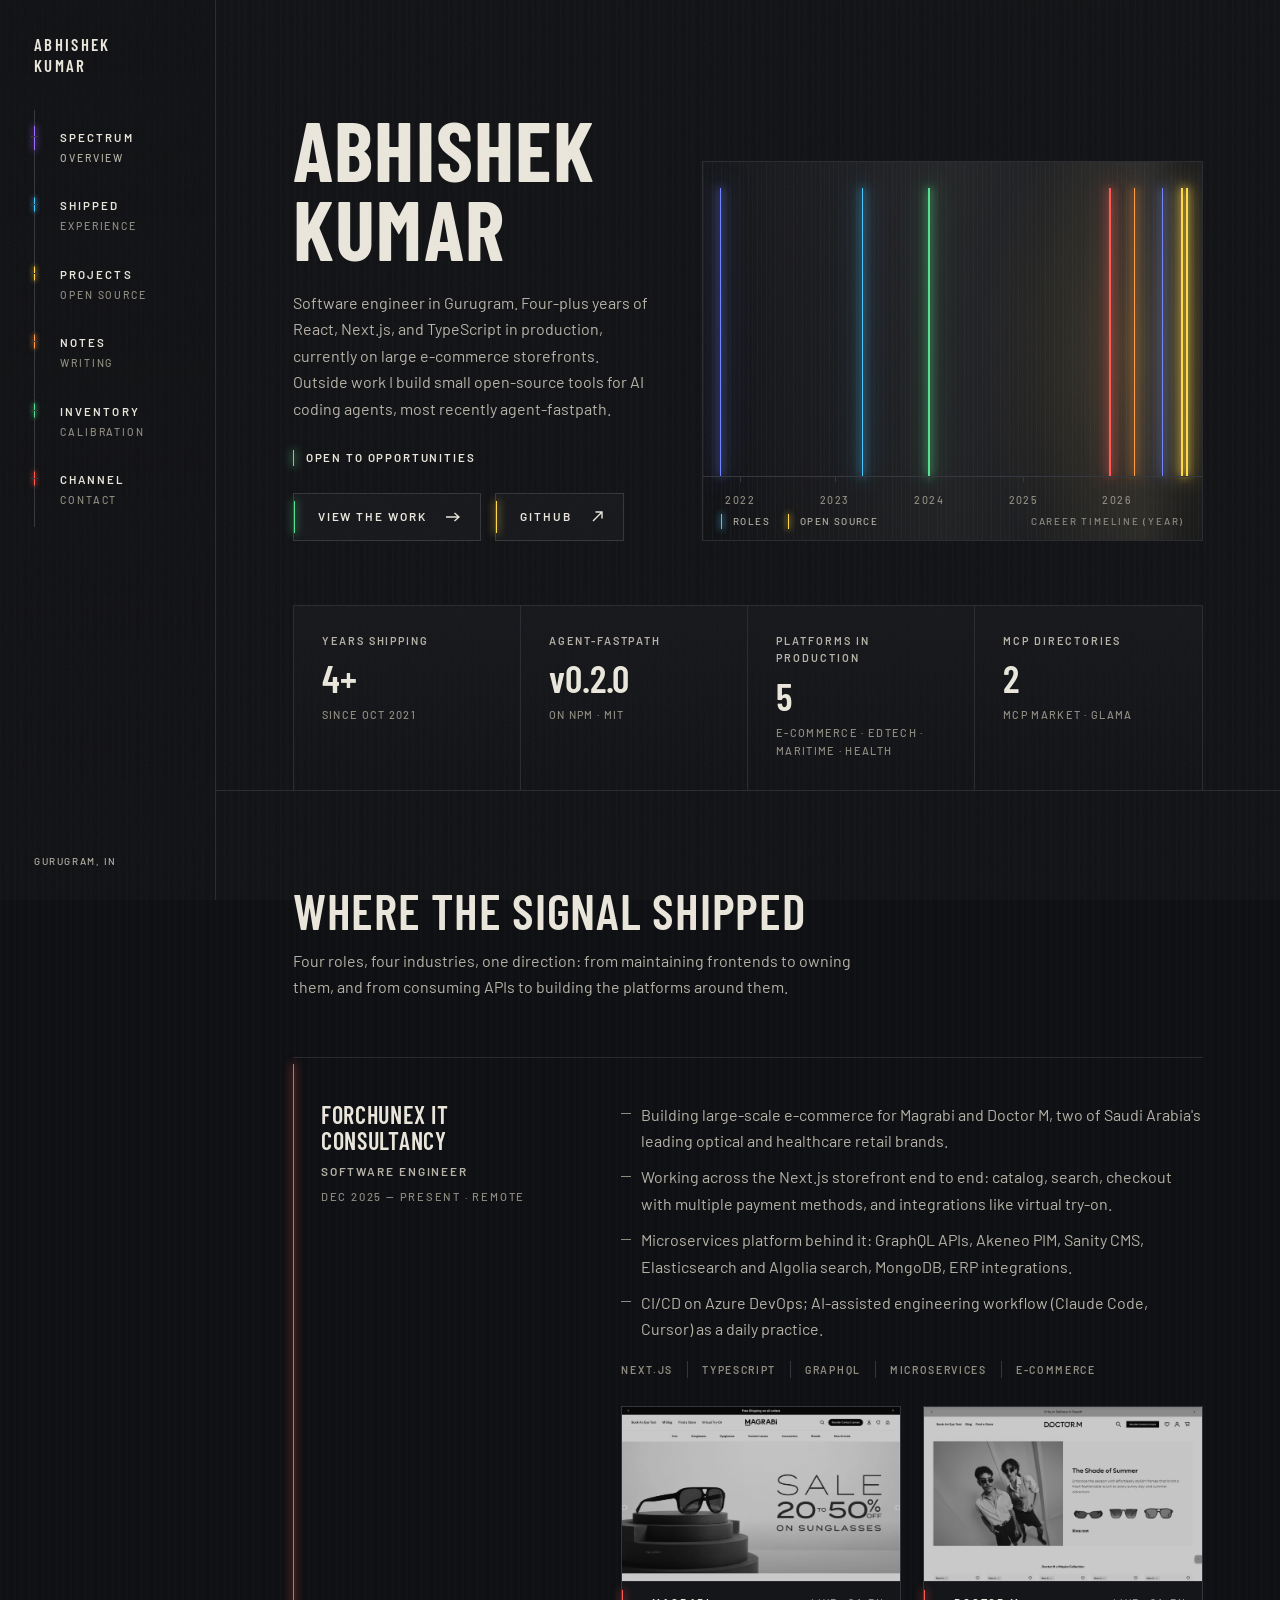
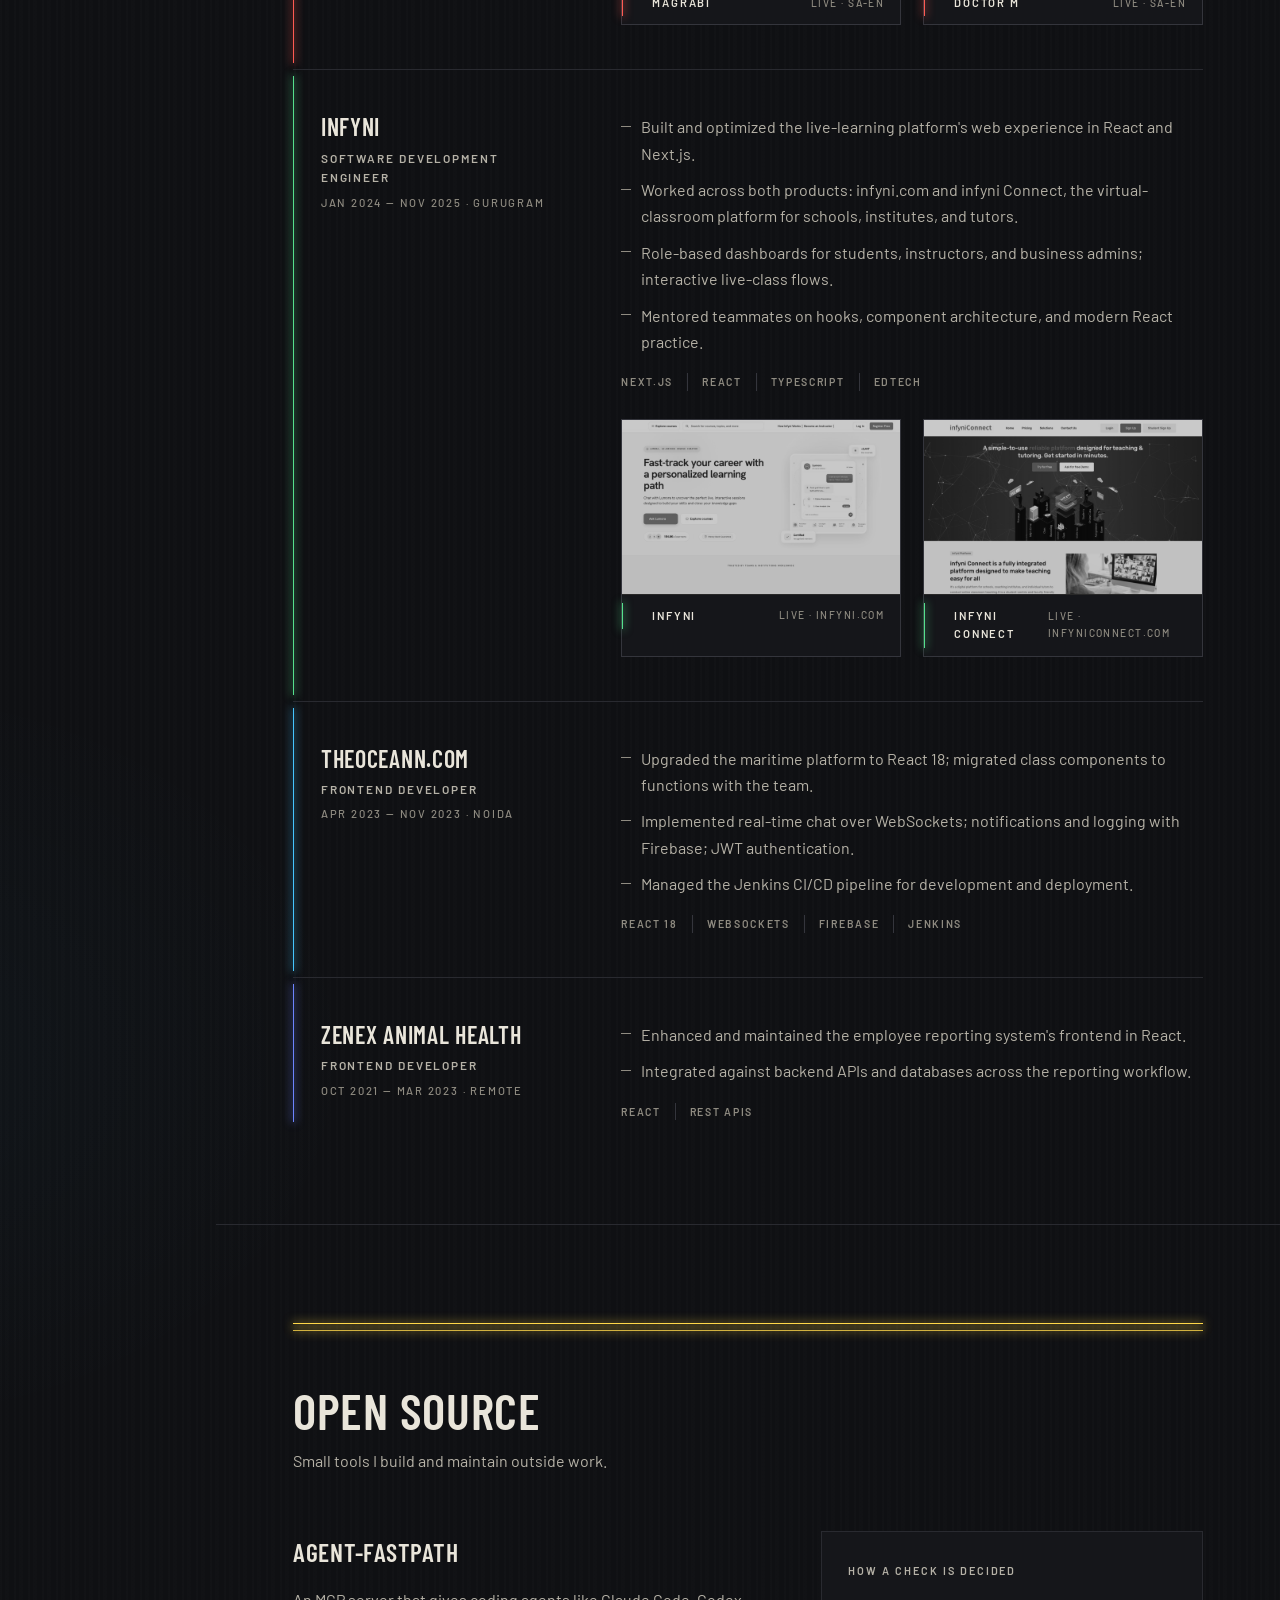
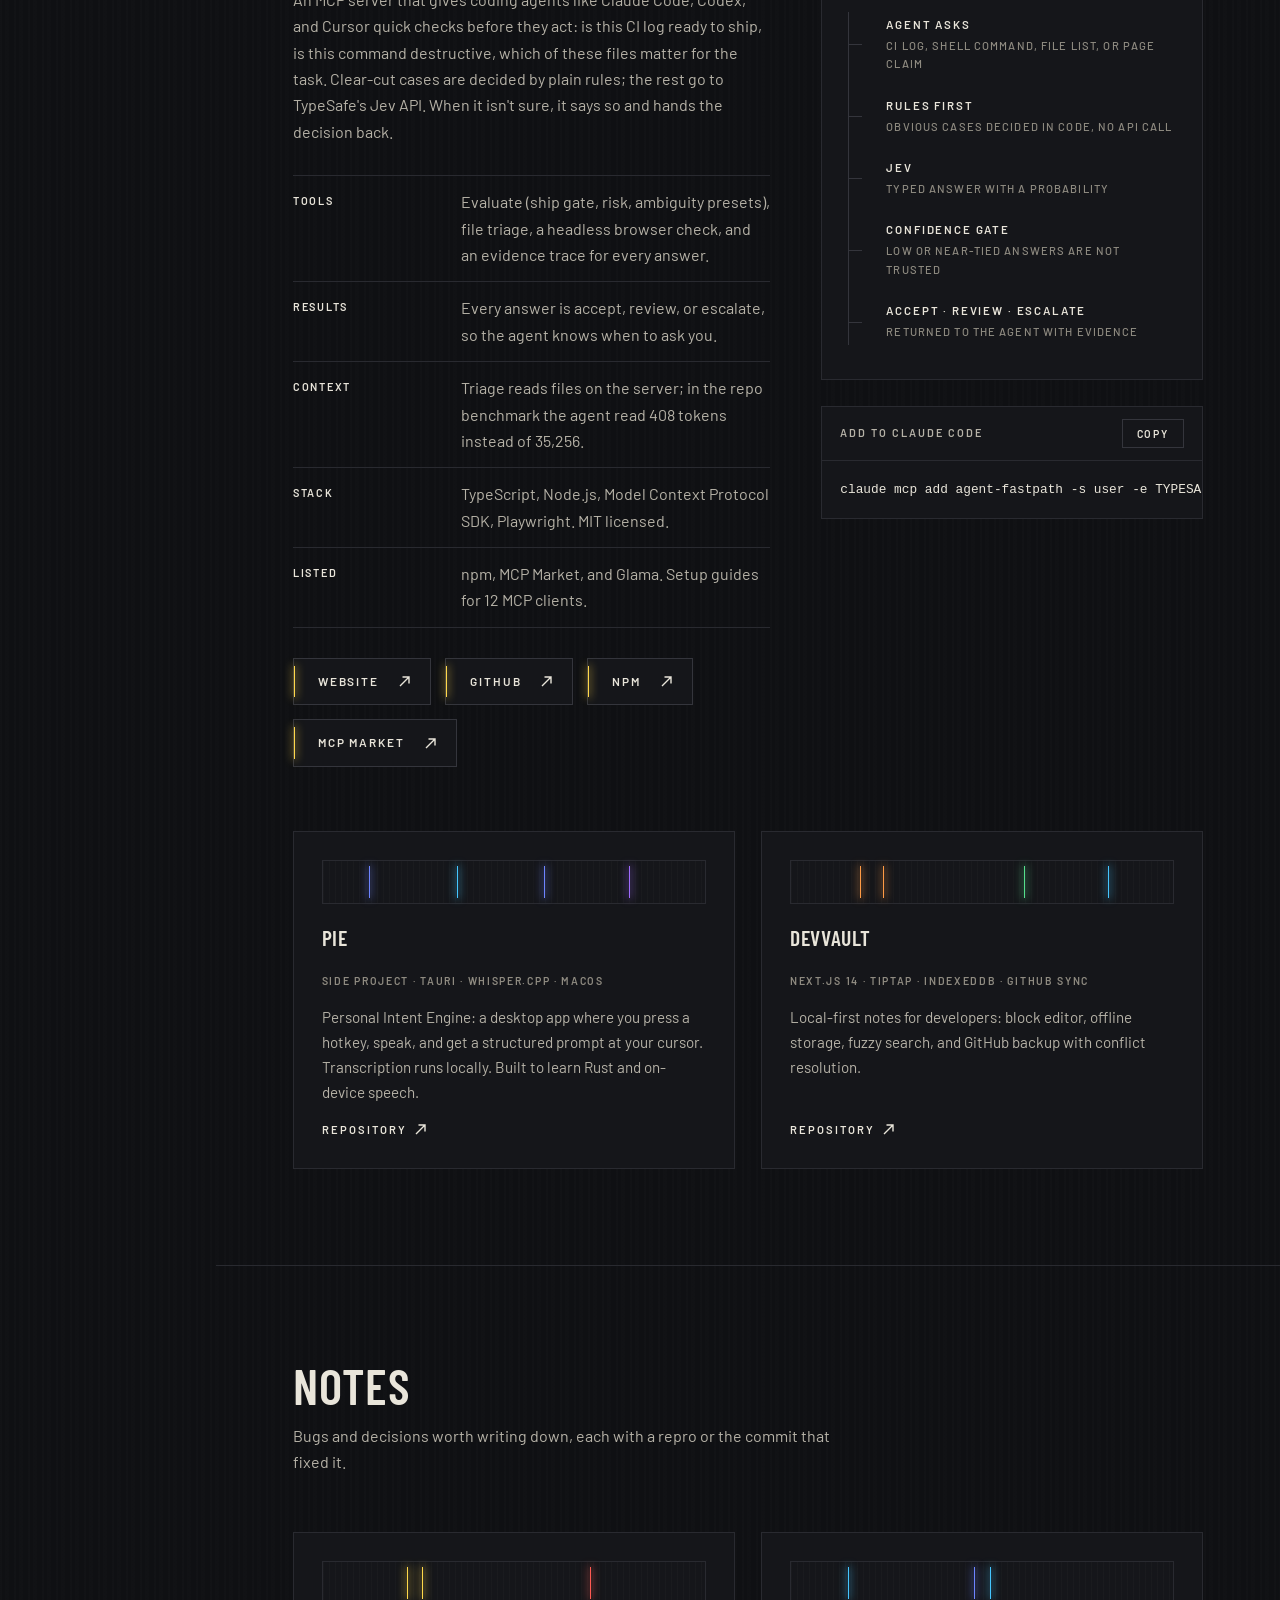
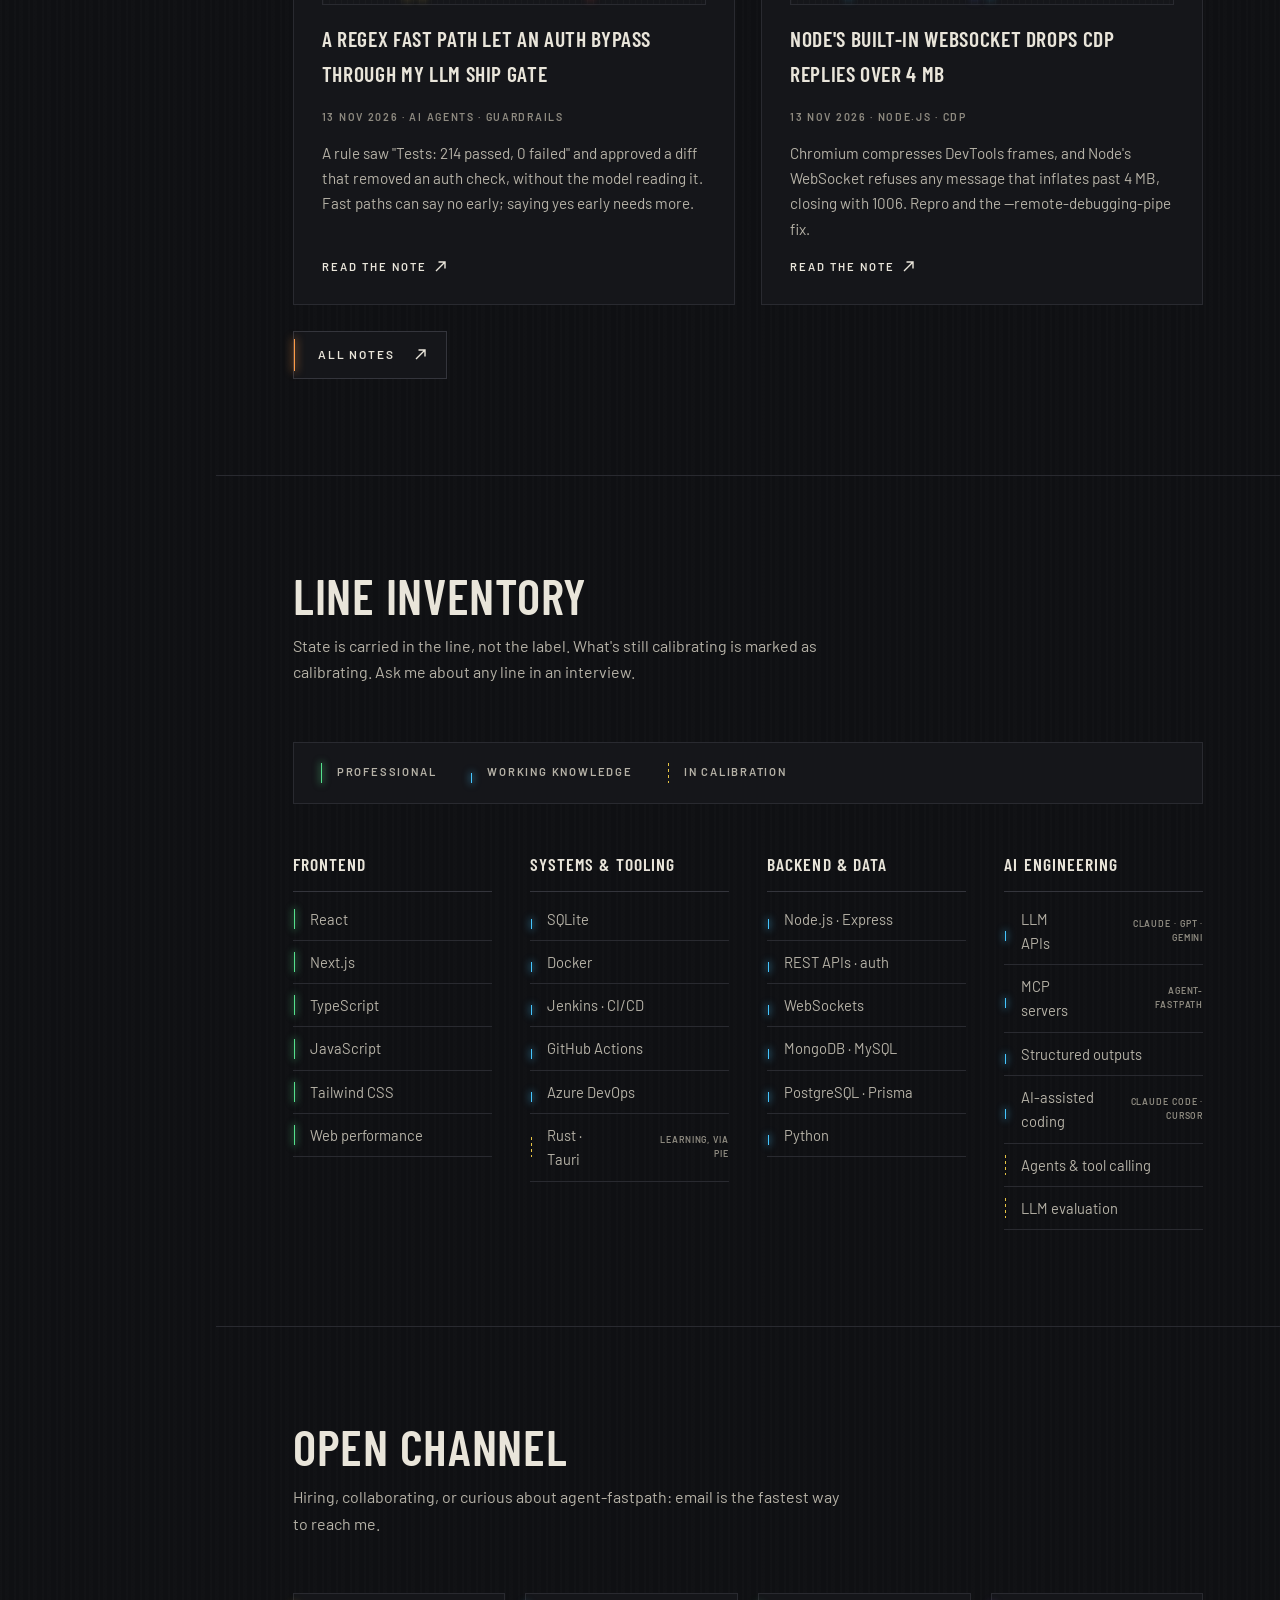
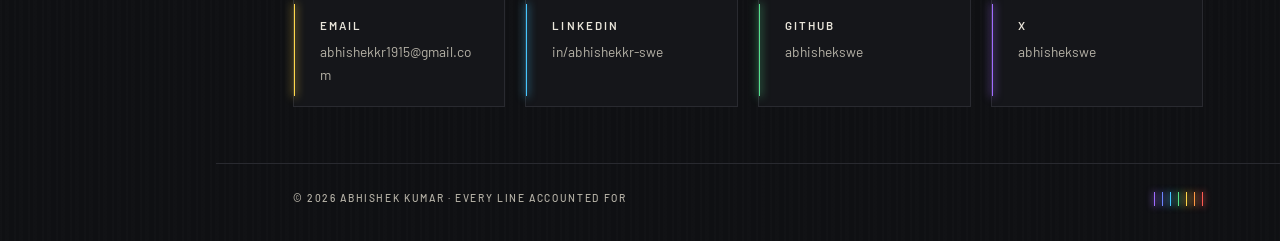
==== commit e6092b24: "Add notes section with two posts, feed, 404 and fuller sitemap" ====
--- a/index.html
+++ b/index.html
@@ -8,6 +8,7 @@
 <link rel="canonical" href="https://abhishekswe.github.io/">
 <link rel="icon" href="favicon.svg" type="image/svg+xml">
 <link rel="apple-touch-icon" href="apple-touch-icon.png">
+<link rel="alternate" type="application/atom+xml" title="Notes by Abhishek Kumar" href="/notes/feed.xml">
 <meta property="og:type" content="profile">
 <meta property="og:site_name" content="Abhishek Kumar (abhishekswe)">
 <meta property="og:title" content="Abhishek Kumar (abhishekswe) — Software Engineer">
@@ -26,6 +27,22 @@
 {
   "@context": "https://schema.org",
   "@graph": [
+    {
+      "@type": "WebSite",
+      "@id": "https://abhishekswe.github.io/#website",
+      "url": "https://abhishekswe.github.io/",
+      "name": "Abhishek Kumar (abhishekswe)",
+      "publisher": { "@id": "https://abhishekswe.github.io/#person" }
+    },
+    {
+      "@type": "ProfilePage",
+      "@id": "https://abhishekswe.github.io/#profile",
+      "url": "https://abhishekswe.github.io/",
+      "name": "Abhishek Kumar — Software Engineer",
+      "isPartOf": { "@id": "https://abhishekswe.github.io/#website" },
+      "mainEntity": { "@id": "https://abhishekswe.github.io/#person" },
+      "dateModified": "2026-11-13"
+    },
     {
       "@type": "Person",
       "@id": "https://abhishekswe.github.io/#person",
@@ -352,6 +369,7 @@
   <nav aria-label="Sections">
     <a href="#work">Work</a>
     <a href="#projects">Projects</a>
+    <a href="#notes">Notes</a>
     <a href="#skills">Skills</a>
     <a href="#contact">Contact</a>
   </nav>
@@ -363,6 +381,7 @@
     <a href="#spectrum" style="--c:var(--nm405)"><span class="t1">Spectrum</span><span class="t2">Overview</span></a>
     <a href="#work" style="--c:var(--nm486)"><span class="t1">Shipped</span><span class="t2">Experience</span></a>
     <a href="#projects" style="--c:var(--nm589)"><span class="t1">Projects</span><span class="t2">Open source</span></a>
+    <a href="#notes" style="--c:var(--nm615)"><span class="t1">Notes</span><span class="t2">Writing</span></a>
     <a href="#skills" style="--c:var(--nm546)"><span class="t1">Inventory</span><span class="t2">Calibration</span></a>
     <a href="#contact" style="--c:var(--nm656)"><span class="t1">Channel</span><span class="t2">Contact</span></a>
   </nav>
@@ -549,7 +568,7 @@
   </div>
 
   <div class="proj-grid">
-    <a class="proj" href="https://github.com/abhishekswe/personal-intent-engine" target="_blank" rel="noopener">
+    <a class="proj" id="pie" href="https://github.com/abhishekswe/personal-intent-engine" target="_blank" rel="noopener">
       <span class="strip" aria-hidden="true"><i style="--x:12;--c:var(--nm436)"></i><i style="--x:35;--c:var(--nm486)"></i><i style="--x:58;--c:var(--nm436)"></i><i style="--x:80;--c:var(--nm405)"></i></span>
       <h3>PIE</h3>
       <span class="meta">Side project · Tauri · whisper.cpp · macOS</span>
@@ -567,6 +586,30 @@
       <span class="go">Repository<span class="arrow"><svg width="11" height="11" viewBox="0 0 11 11" fill="none" stroke="currentColor" stroke-width="1.4"><path d="M1 10 10 1M3.5 1H10v6.5"/></svg></span></span>
     </a>
   </div>
+</section>
+
+<section id="notes">
+  <h2>Notes</h2>
+  <p class="lede">Bugs and decisions worth writing down, each with a repro or the commit that fixed it.</p>
+  <div class="proj-grid">
+    <a class="proj" href="/notes/llm-ship-gate-fast-path/">
+      <span class="strip" aria-hidden="true"><i style="--x:22;--c:var(--nm589)"></i><i style="--x:26;--c:var(--nm589)"></i><i style="--x:70;--c:var(--nm656)"></i></span>
+      <h3>A regex fast path let an auth bypass through my LLM ship gate</h3>
+      <span class="meta">13 Nov 2026 · AI agents · Guardrails</span>
+      <p>A rule saw "Tests: 214 passed, 0 failed" and approved a diff that removed an auth check, without the
+      model reading it. Fast paths can say no early; saying yes early needs more.</p>
+      <span class="go">Read the note<span class="arrow"><svg width="11" height="11" viewBox="0 0 11 11" fill="none" stroke="currentColor" stroke-width="1.4"><path d="M1 10 10 1M3.5 1H10v6.5"/></svg></span></span>
+    </a>
+    <a class="proj" href="/notes/node-websocket-cdp-4mb-limit/">
+      <span class="strip" aria-hidden="true"><i style="--x:15;--c:var(--nm486)"></i><i style="--x:48;--c:var(--nm436)"></i><i style="--x:52;--c:var(--nm486)"></i></span>
+      <h3>Node's built-in WebSocket drops CDP replies over 4 MB</h3>
+      <span class="meta">13 Nov 2026 · Node.js · CDP</span>
+      <p>Chromium compresses DevTools frames, and Node's WebSocket refuses any message that inflates past 4 MB,
+      closing with 1006. Repro and the --remote-debugging-pipe fix.</p>
+      <span class="go">Read the note<span class="arrow"><svg width="11" height="11" viewBox="0 0 11 11" fill="none" stroke="currentColor" stroke-width="1.4"><path d="M1 10 10 1M3.5 1H10v6.5"/></svg></span></span>
+    </a>
+  </div>
+  <div class="hero-ctas"><a class="btn" style="--c:var(--nm615)" href="/notes/">All notes<span class="arrow"><svg width="11" height="11" viewBox="0 0 11 11" fill="none" stroke="currentColor" stroke-width="1.4"><path d="M1 10 10 1M3.5 1H10v6.5"/></svg></span></a></div>
 </section>
 
 <section id="skills">
